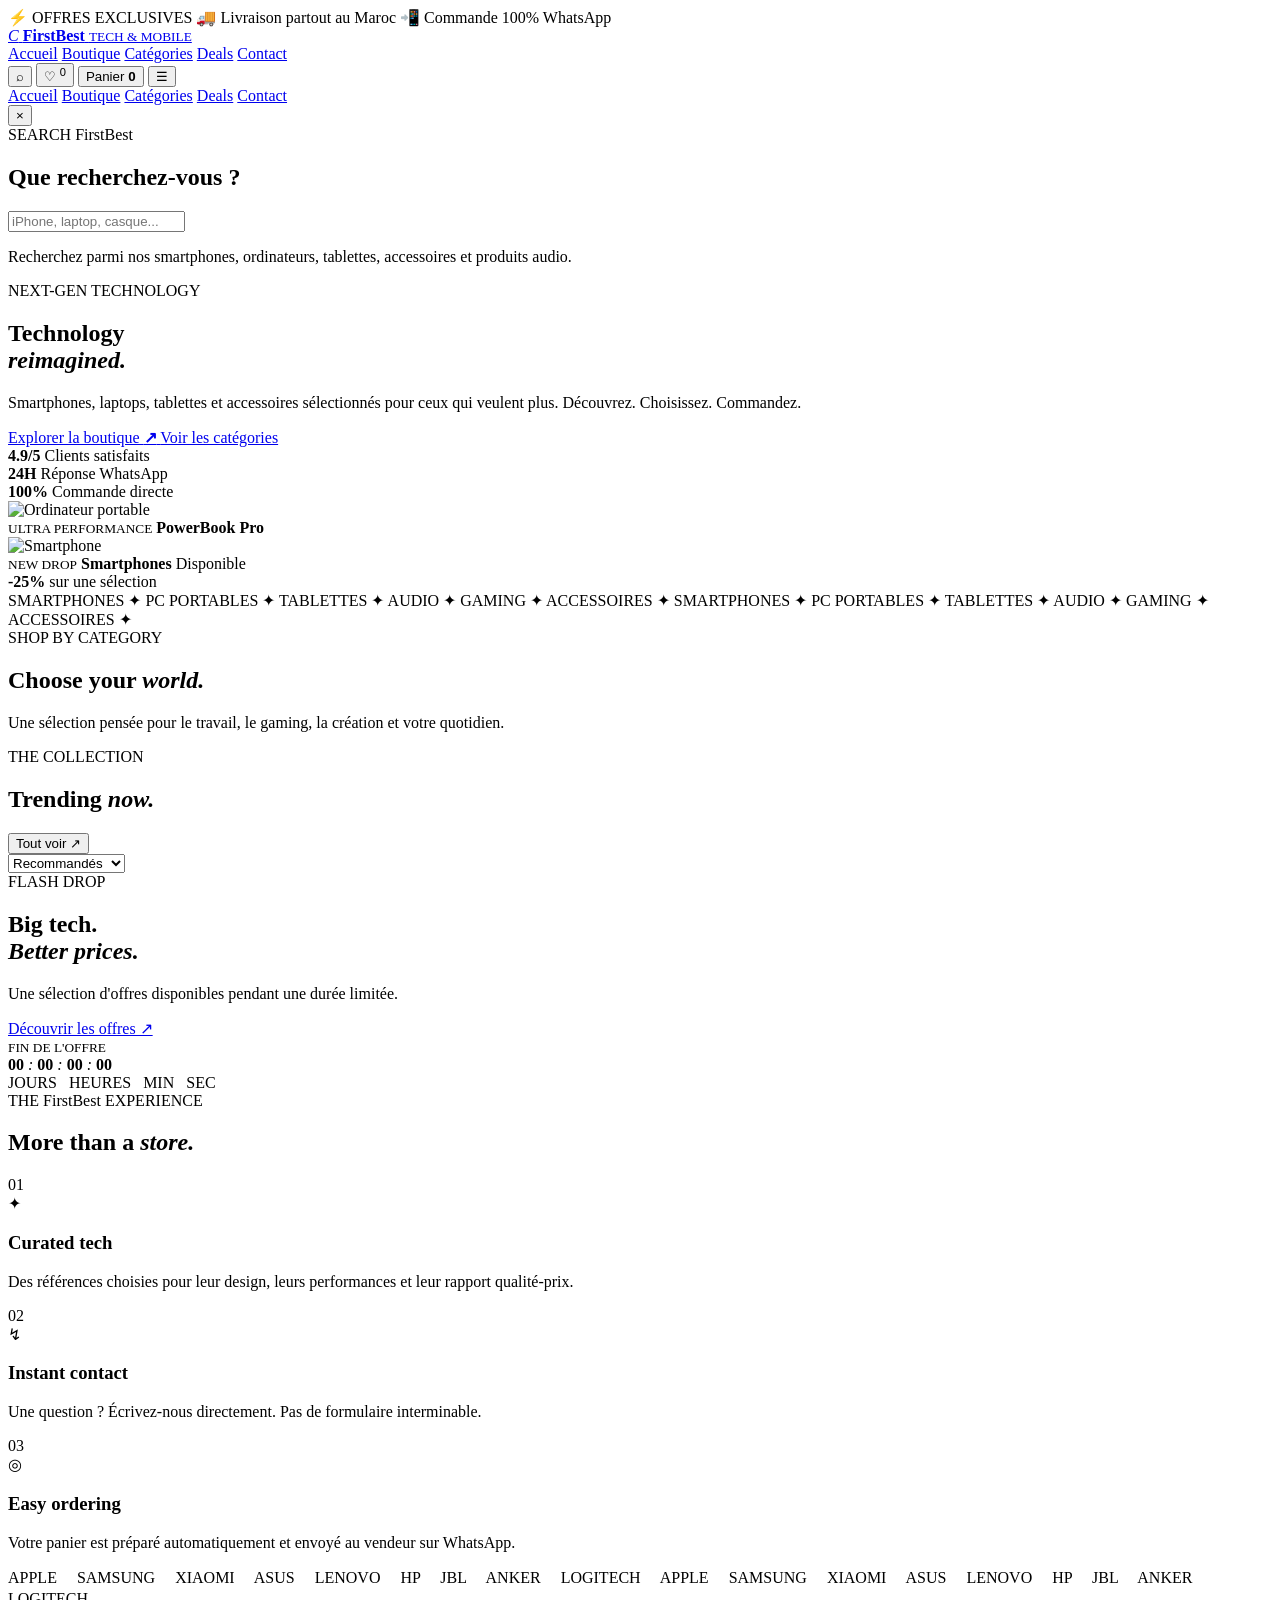
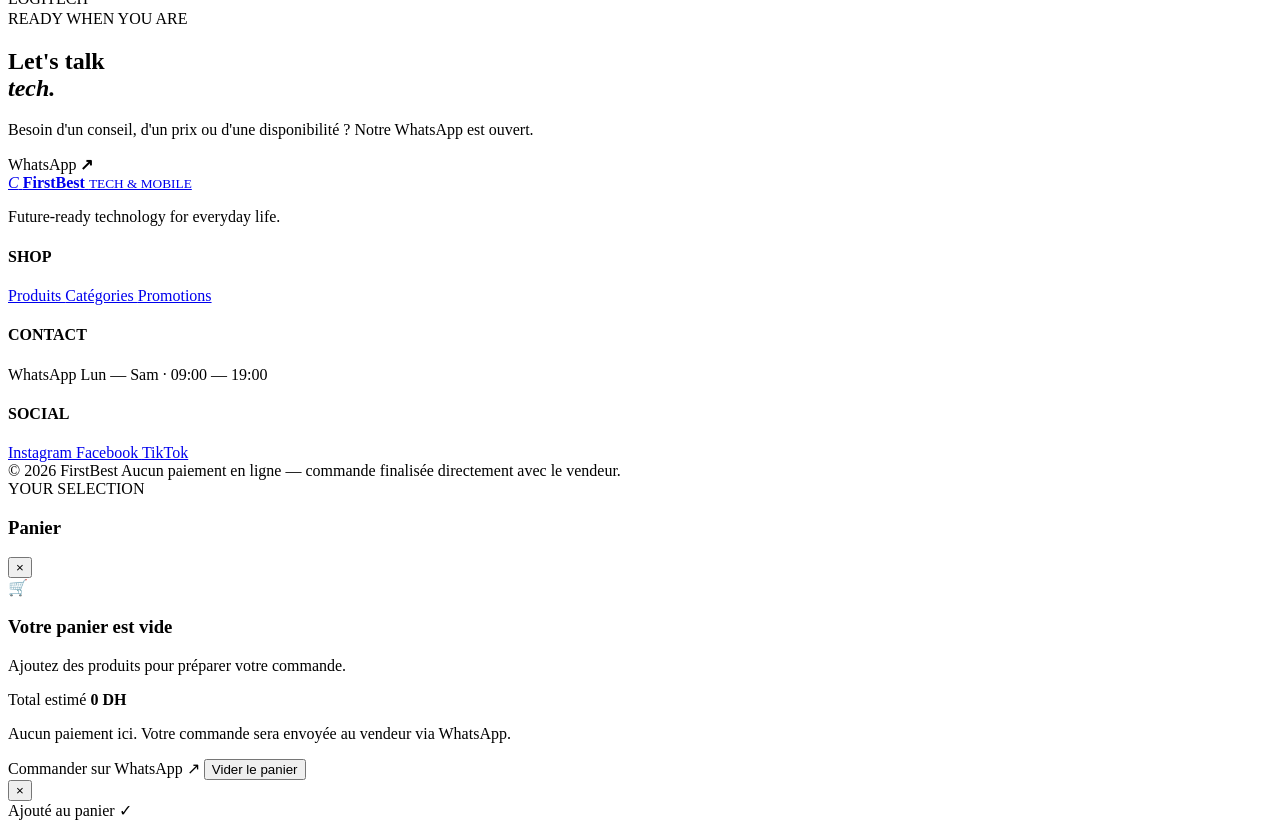
==== index.html @ 9f2be996 "Create index.html" ====
<!doctype html>
<html lang="fr">
<head>
  <meta charset="utf-8">
  <meta name="viewport" content="width=device-width, initial-scale=1">

  <meta name="theme-color" content="#f97316">
  <meta name="description" content="FirstBest — Tech & Mobile. Smartphones, ordinateurs, tablettes, audio et accessoires au Maroc.">

  <title>FirstBest — Tech & Mobile</title>

  <link rel="preconnect" href="https://fonts.googleapis.com">
  <link rel="preconnect" href="https://fonts.gstatic.com" crossorigin>

  <link
    href="https://fonts.googleapis.com/css2?family=DM+Sans:wght@400;500;600;700&family=Space+Grotesk:wght@500;600;700&display=swap"
    rel="stylesheet"
  >

  <link rel="stylesheet" href="style.css">
</head>

<body>

  <!-- =========================
       BACKGROUND
  ========================== -->

  <div class="noise"></div>


  <!-- =========================
       TOP BAR
  ========================== -->

  <div class="topbar">
    <span>⚡ OFFRES EXCLUSIVES</span>
    <span>🚚 Livraison partout au Maroc</span>
    <span>📲 Commande 100% WhatsApp</span>
  </div>


  <!-- =========================
       HEADER
  ========================== -->

  <header class="header" id="header">

    <a href="#home" class="logo">
      <i>C</i>

      <span>
        <b>FirstBest</b>
        <small>TECH & MOBILE</small>
      </span>
    </a>


    <nav class="desktop-nav">
      <a href="#home">Accueil</a>
      <a href="#shop">Boutique</a>
      <a href="#categories">Catégories</a>
      <a href="#deals">Deals</a>
      <a href="#contact">Contact</a>
    </nav>


    <div class="actions">

      <button class="round" id="searchBtn" aria-label="Rechercher">
        ⌕
      </button>

      <button class="round favorite-button" id="favBtn" aria-label="Favoris">
        ♡
        <sup id="favCount">0</sup>
      </button>

      <button class="cart-button" id="cartBtn">
        <span>Panier</span>
        <b id="cartCount">0</b>
      </button>

      <button class="hamb" id="hamb" aria-label="Menu">
        ☰
      </button>

    </div>

  </header>


  <!-- =========================
       MOBILE NAVIGATION
  ========================== -->

  <div class="mobile-nav" id="mobileNav">

    <a href="#home">Accueil</a>
    <a href="#shop">Boutique</a>
    <a href="#categories">Catégories</a>
    <a href="#deals">Deals</a>
    <a href="#contact">Contact</a>

  </div>


  <!-- =========================
       SEARCH OVERLAY
  ========================== -->

  <div class="search-overlay" id="searchOverlay">

    <div class="search-box">

      <button id="closeSearch" class="search-close">
        ×
      </button>

      <div class="kicker">
        <span></span>
        SEARCH FirstBest
      </div>

      <h2>Que recherchez-vous ?</h2>

      <input
        type="search"
        id="searchInput"
        placeholder="iPhone, laptop, casque..."
        autocomplete="off"
      >

      <p>
        Recherchez parmi nos smartphones, ordinateurs,
        tablettes, accessoires et produits audio.
      </p>

    </div>

  </div>


  <main>


    <!-- =========================
         HERO
    ========================== -->

    <section class="hero" id="home">

      <div class="hero-orb orb-one"></div>
      <div class="hero-orb orb-two"></div>


      <div class="hero-copy reveal">

        <div class="kicker">
          <span></span>
          NEXT-GEN TECHNOLOGY
        </div>

        <h1>
          Technology
          <br>
          <em>reimagined.</em>
        </h1>

        <p>
          Smartphones, laptops, tablettes et accessoires
          sélectionnés pour ceux qui veulent plus.
          Découvrez. Choisissez. Commandez.
        </p>


        <div class="hero-buttons">

          <a class="btn primary" href="#shop">
            Explorer la boutique
            <b>↗</b>
          </a>

          <a class="btn secondary" href="#categories">
            Voir les catégories
          </a>

        </div>


        <div class="trust">

          <div>
            <b>4.9/5</b>
            <span>Clients satisfaits</span>
          </div>

          <div>
            <b>24H</b>
            <span>Réponse WhatsApp</span>
          </div>

          <div>
            <b>100%</b>
            <span>Commande directe</span>
          </div>

        </div>

      </div>


      <!-- HERO PRODUCTS -->

      <div class="hero-stage reveal">

        <div class="hero-circle circle-one"></div>
        <div class="hero-circle circle-two"></div>

        <div class="hero-glow"></div>


        <div class="hero-product laptop">

          <img
            src="https://images.unsplash.com/photo-1496181133206-80ce9b88a853?auto=format&fit=crop&w=900&q=85"
            alt="Ordinateur portable"
          >

          <div class="hero-product-info">
            <small>ULTRA PERFORMANCE</small>
            <b>PowerBook Pro</b>
          </div>

        </div>


        <div class="hero-product phone">

          <img
            src="https://images.unsplash.com/photo-1592899677977-9c10ca588bbd?auto=format&fit=crop&w=700&q=85"
            alt="Smartphone"
          >

        </div>


        <div class="floating-card card-one">

          <small>NEW DROP</small>
          <b>Smartphones</b>
          <span>Disponible</span>

        </div>


        <div class="floating-card card-two">

          <b>-25%</b>
          <span>sur une sélection</span>

        </div>

      </div>

    </section>


    <!-- =========================
         TICKER
    ========================== -->

    <section class="ticker">

      <div>
        SMARTPHONES ✦ PC PORTABLES ✦ TABLETTES ✦ AUDIO ✦ GAMING ✦ ACCESSOIRES ✦
        SMARTPHONES ✦ PC PORTABLES ✦ TABLETTES ✦ AUDIO ✦ GAMING ✦ ACCESSOIRES ✦
      </div>

    </section>


    <!-- =========================
         CATEGORIES
    ========================== -->

    <section class="section" id="categories">

      <div class="heading reveal">

        <div>

          <div class="kicker">
            <span></span>
            SHOP BY CATEGORY
          </div>

          <h2>
            Choose your
            <em>world.</em>
          </h2>

        </div>

        <p>
          Une sélection pensée pour le travail,
          le gaming, la création et votre quotidien.
        </p>

      </div>


      <div class="cat-grid" id="catGrid"></div>

    </section>


    <!-- =========================
         SHOP
    ========================== -->

    <section class="section shop" id="shop">

      <div class="heading reveal">

        <div>

          <div class="kicker">
            <span></span>
            THE COLLECTION
          </div>

          <h2>
            Trending
            <em>now.</em>
          </h2>

        </div>

        <button class="line-link" id="allProducts">
          Tout voir ↗
        </button>

      </div>


      <div class="toolbar reveal">

        <div id="filters"></div>

        <select id="sort">

          <option value="featured">
            Recommandés
          </option>

          <option value="priceAsc">
            Prix croissant
          </option>

          <option value="priceDesc">
            Prix décroissant
          </option>

          <option value="newest">
            Nouveautés
          </option>

        </select>

      </div>


      <div class="products" id="products"></div>


      <div class="empty" id="empty" hidden>

        <strong>⌕</strong>

        <h3>Rien trouvé</h3>

        <p>
          Essayez un autre terme ou une autre catégorie.
        </p>

      </div>

    </section>


    <!-- =========================
         DEAL
    ========================== -->

    <section class="deal section" id="deals">

      <div class="deal-inner reveal">

        <div class="deal-content">

          <div class="kicker">
            <span></span>
            FLASH DROP
          </div>

          <h2>
            Big tech.
            <br>
            <em>Better prices.</em>
          </h2>

          <p>
            Une sélection d'offres disponibles pendant
            une durée limitée.
          </p>

          <a href="#shop" class="btn light-btn">
            Découvrir les offres ↗
          </a>

        </div>


        <div class="timer">

          <small>
            FIN DE L'OFFRE
          </small>

          <div class="timer-numbers">

            <b id="dd">00</b>
            <i>:</i>

            <b id="hh">00</b>
            <i>:</i>

            <b id="mm">00</b>
            <i>:</i>

            <b id="ss">00</b>

          </div>

          <span>
            JOURS &nbsp; HEURES &nbsp; MIN &nbsp; SEC
          </span>

        </div>

      </div>

    </section>


    <!-- =========================
         EXPERIENCE
    ========================== -->

    <section class="section experience">

      <div class="heading reveal">

        <div>

          <div class="kicker">
            <span></span>
            THE FirstBest EXPERIENCE
          </div>

          <h2>
            More than a
            <em>store.</em>
          </h2>

        </div>

      </div>


      <div class="experience-grid">


        <article class="experience-card reveal">

          <span>01</span>

          <div class="big-icon">
            ✦
          </div>

          <h3>
            Curated tech
          </h3>

          <p>
            Des références choisies pour leur design,
            leurs performances et leur rapport qualité-prix.
          </p>

        </article>


        <article class="experience-card reveal">

          <span>02</span>

          <div class="big-icon">
            ↯
          </div>

          <h3>
            Instant contact
          </h3>

          <p>
            Une question ? Écrivez-nous directement.
            Pas de formulaire interminable.
          </p>

        </article>


        <article class="experience-card reveal">

          <span>03</span>

          <div class="big-icon">
            ◎
          </div>

          <h3>
            Easy ordering
          </h3>

          <p>
            Votre panier est préparé automatiquement
            et envoyé au vendeur sur WhatsApp.
          </p>

        </article>

      </div>

    </section>


    <!-- =========================
         BRANDS
    ========================== -->

    <section class="marquee-brands">

      <div>
        APPLE　 SAMSUNG　 XIAOMI　 ASUS　 LENOVO　 HP　 JBL　 ANKER　 LOGITECH　
        APPLE　 SAMSUNG　 XIAOMI　 ASUS　 LENOVO　 HP　 JBL　 ANKER　 LOGITECH　
      </div>

    </section>


    <!-- =========================
         CONTACT
    ========================== -->

    <section class="contact section" id="contact">

      <div class="contact-inner reveal">

        <div>

          <div class="kicker">
            <span></span>
            READY WHEN YOU ARE
          </div>

          <h2>
            Let's talk
            <br>
            <em>tech.</em>
          </h2>

        </div>


        <div>

          <p>
            Besoin d'un conseil, d'un prix ou
            d'une disponibilité ? Notre WhatsApp est ouvert.
          </p>

          <a
            id="contactWa"
            class="wa-btn"
            target="_blank"
            rel="noopener"
          >
            WhatsApp
            <b>↗</b>
          </a>

        </div>

      </div>

    </section>

  </main>


  <!-- =========================
       FOOTER
  ========================== -->

  <footer>

    <div class="footer-top">


      <div class="footer-brand">

        <a href="#home" class="logo">

          <i>C</i>

          <span>
            <b>FirstBest</b>
            <small>TECH & MOBILE</small>
          </span>

        </a>

        <p>
          Future-ready technology for everyday life.
        </p>

      </div>


      <div>

        <h4>SHOP</h4>

        <a href="#shop">
          Produits
        </a>

        <a href="#categories">
          Catégories
        </a>

        <a href="#deals">
          Promotions
        </a>

      </div>


      <div>

        <h4>CONTACT</h4>

        <a
          id="footerWa"
          target="_blank"
          rel="noopener"
        >
          WhatsApp
        </a>

        <span>
          Lun — Sam · 09:00 — 19:00
        </span>

      </div>


      <div>

        <h4>SOCIAL</h4>

        <a href="#instagram">
          Instagram
        </a>

        <a href="#" onclick="return false;">
          Facebook
        </a>

        <a href="#" onclick="return false;">
          TikTok
        </a>

      </div>

    </div>


    <div class="footer-bottom">

      <span>
        © 2026 FirstBest
      </span>

      <span>
        Aucun paiement en ligne — commande finalisée directement avec le vendeur.
      </span>

    </div>

  </footer>


  <!-- =========================
       CART DRAWER
  ========================== -->

  <aside class="drawer" id="drawer">

    <div class="drawer-head">

      <div>

        <div class="kicker">
          <span></span>
          YOUR SELECTION
        </div>

        <h3>
          Panier
        </h3>

      </div>

      <button id="closeCart">
        ×
      </button>

    </div>


    <div class="cart-list" id="cartList"></div>


    <div class="cart-empty" id="cartEmpty">

      <b>🛒</b>

      <h3>
        Votre panier est vide
      </h3>

      <p>
        Ajoutez des produits pour préparer votre commande.
      </p>

    </div>


    <div class="cart-bottom" id="cartBottom">

      <div class="total">

        <span>
          Total estimé
        </span>

        <b id="total">
          0 DH
        </b>

      </div>

      <p>
        Aucun paiement ici.
        Votre commande sera envoyée au vendeur via WhatsApp.
      </p>

      <a
        id="orderWa"
        class="btn primary full"
        target="_blank"
        rel="noopener"
      >
        Commander sur WhatsApp ↗
      </a>

      <button id="clearCart">
        Vider le panier
      </button>

    </div>

  </aside>


  <div class="backdrop" id="backdrop"></div>


  <!-- =========================
       PRODUCT MODAL
  ========================== -->

  <div class="modal" id="modal">

    <div class="modal-card">

      <button class="modal-close" id="modalClose">
        ×
      </button>

      <div id="modalBody"></div>

    </div>

  </div>


  <!-- =========================
       TOAST
  ========================== -->

  <div class="toast" id="toast">
    Ajouté au panier ✓
  </div>


  <script src="script.js"></script>

</body>
</html>
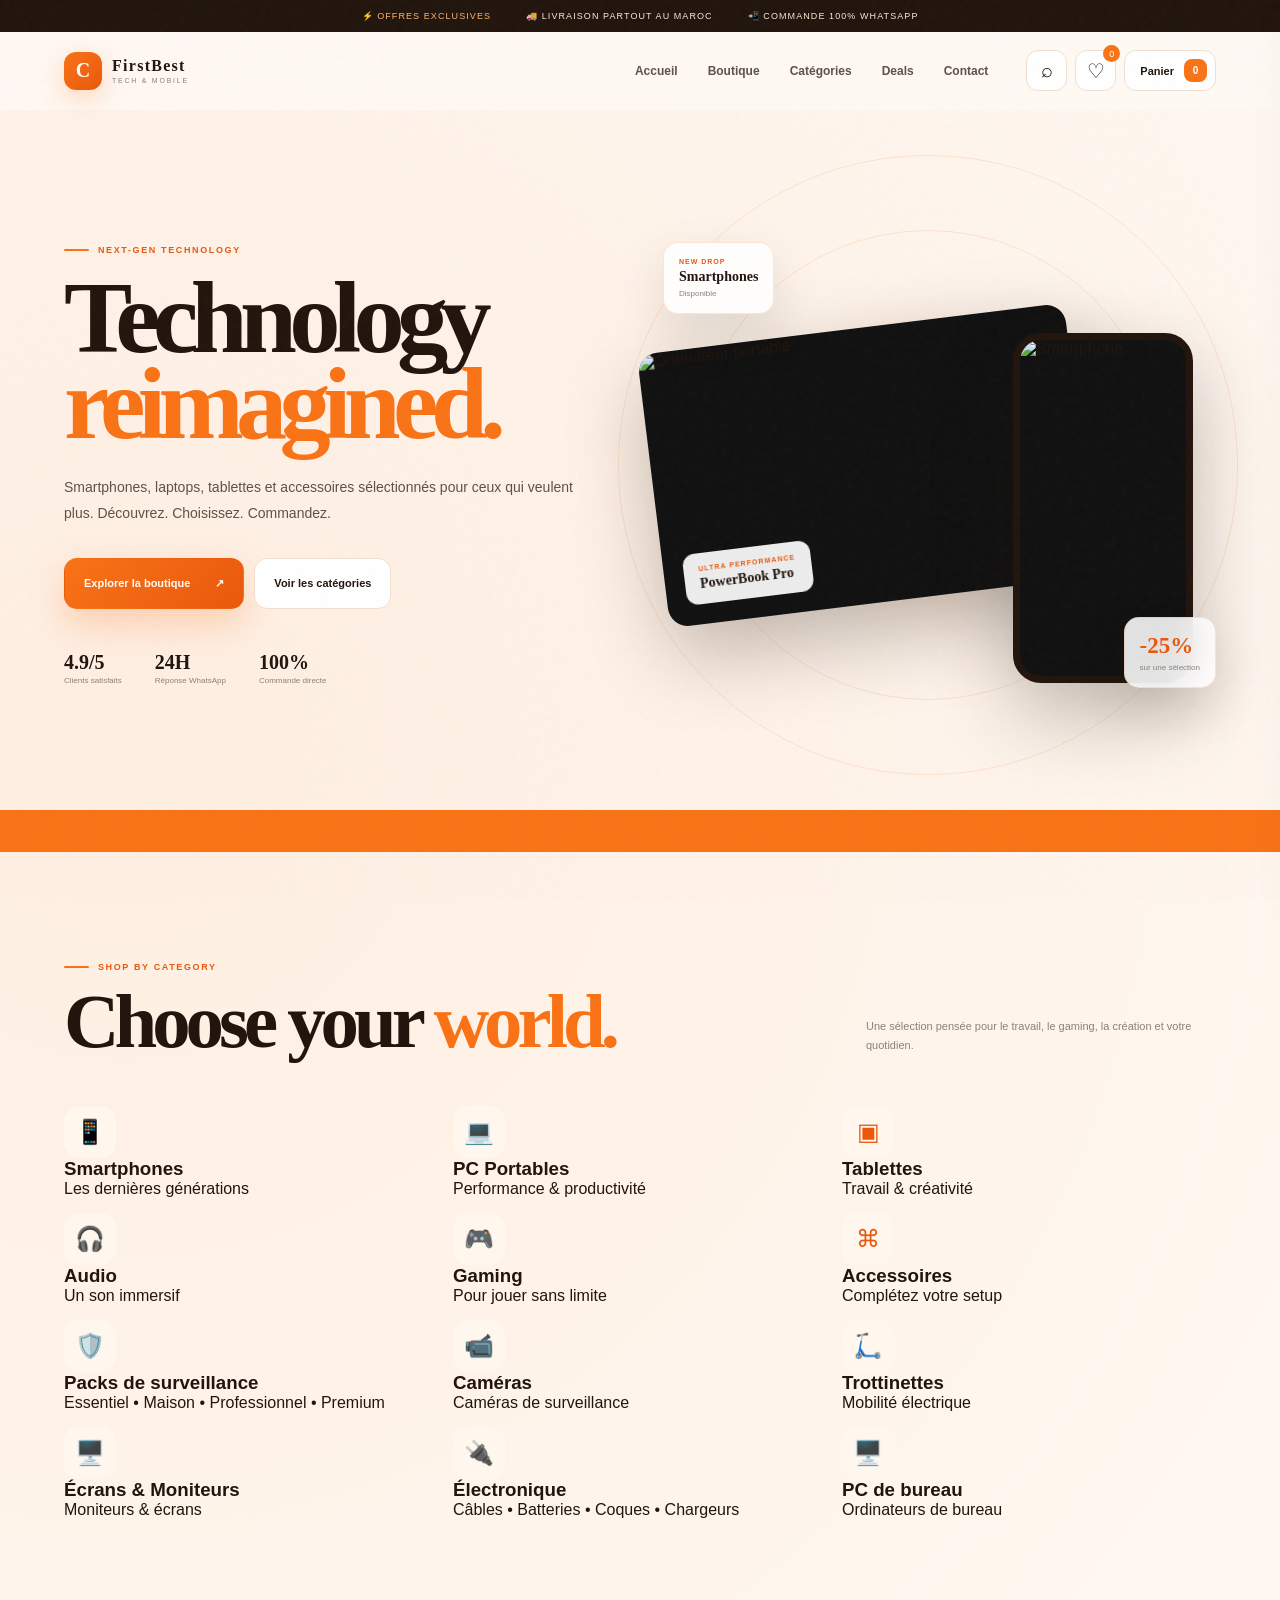
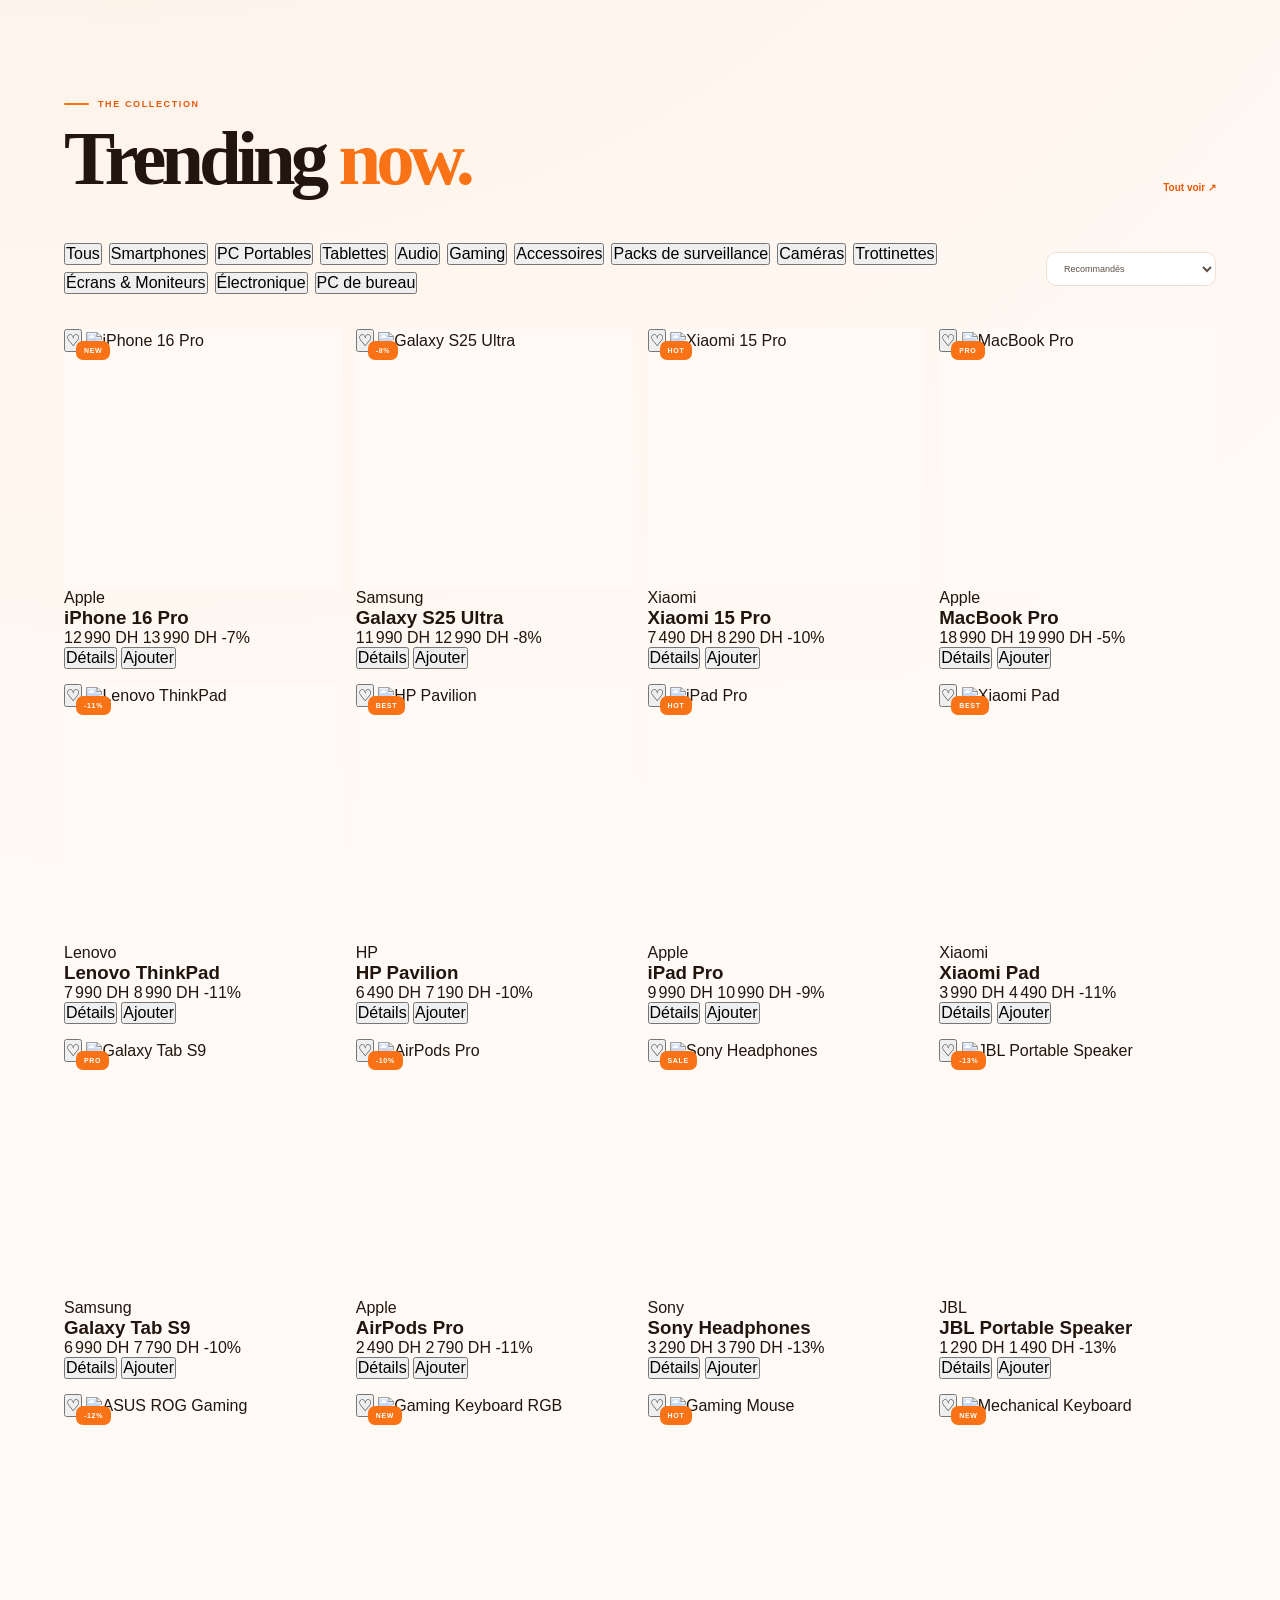
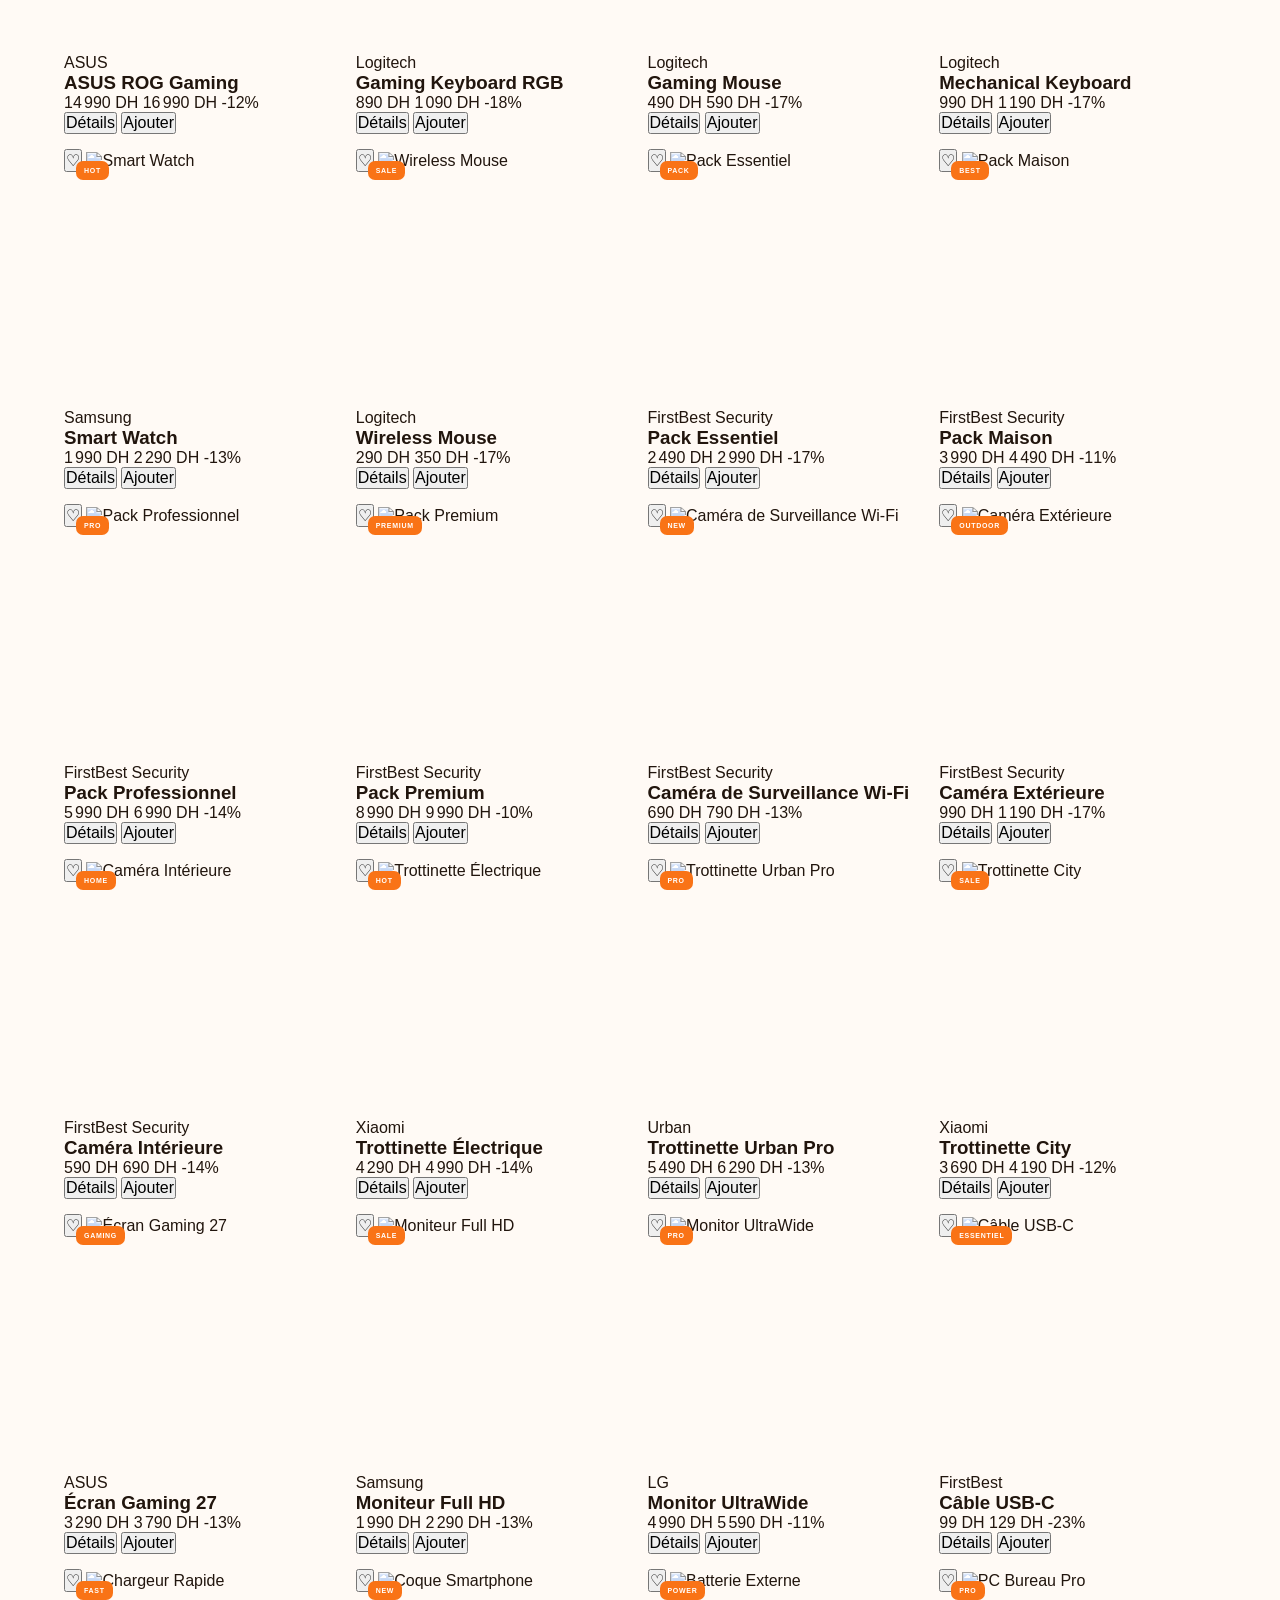
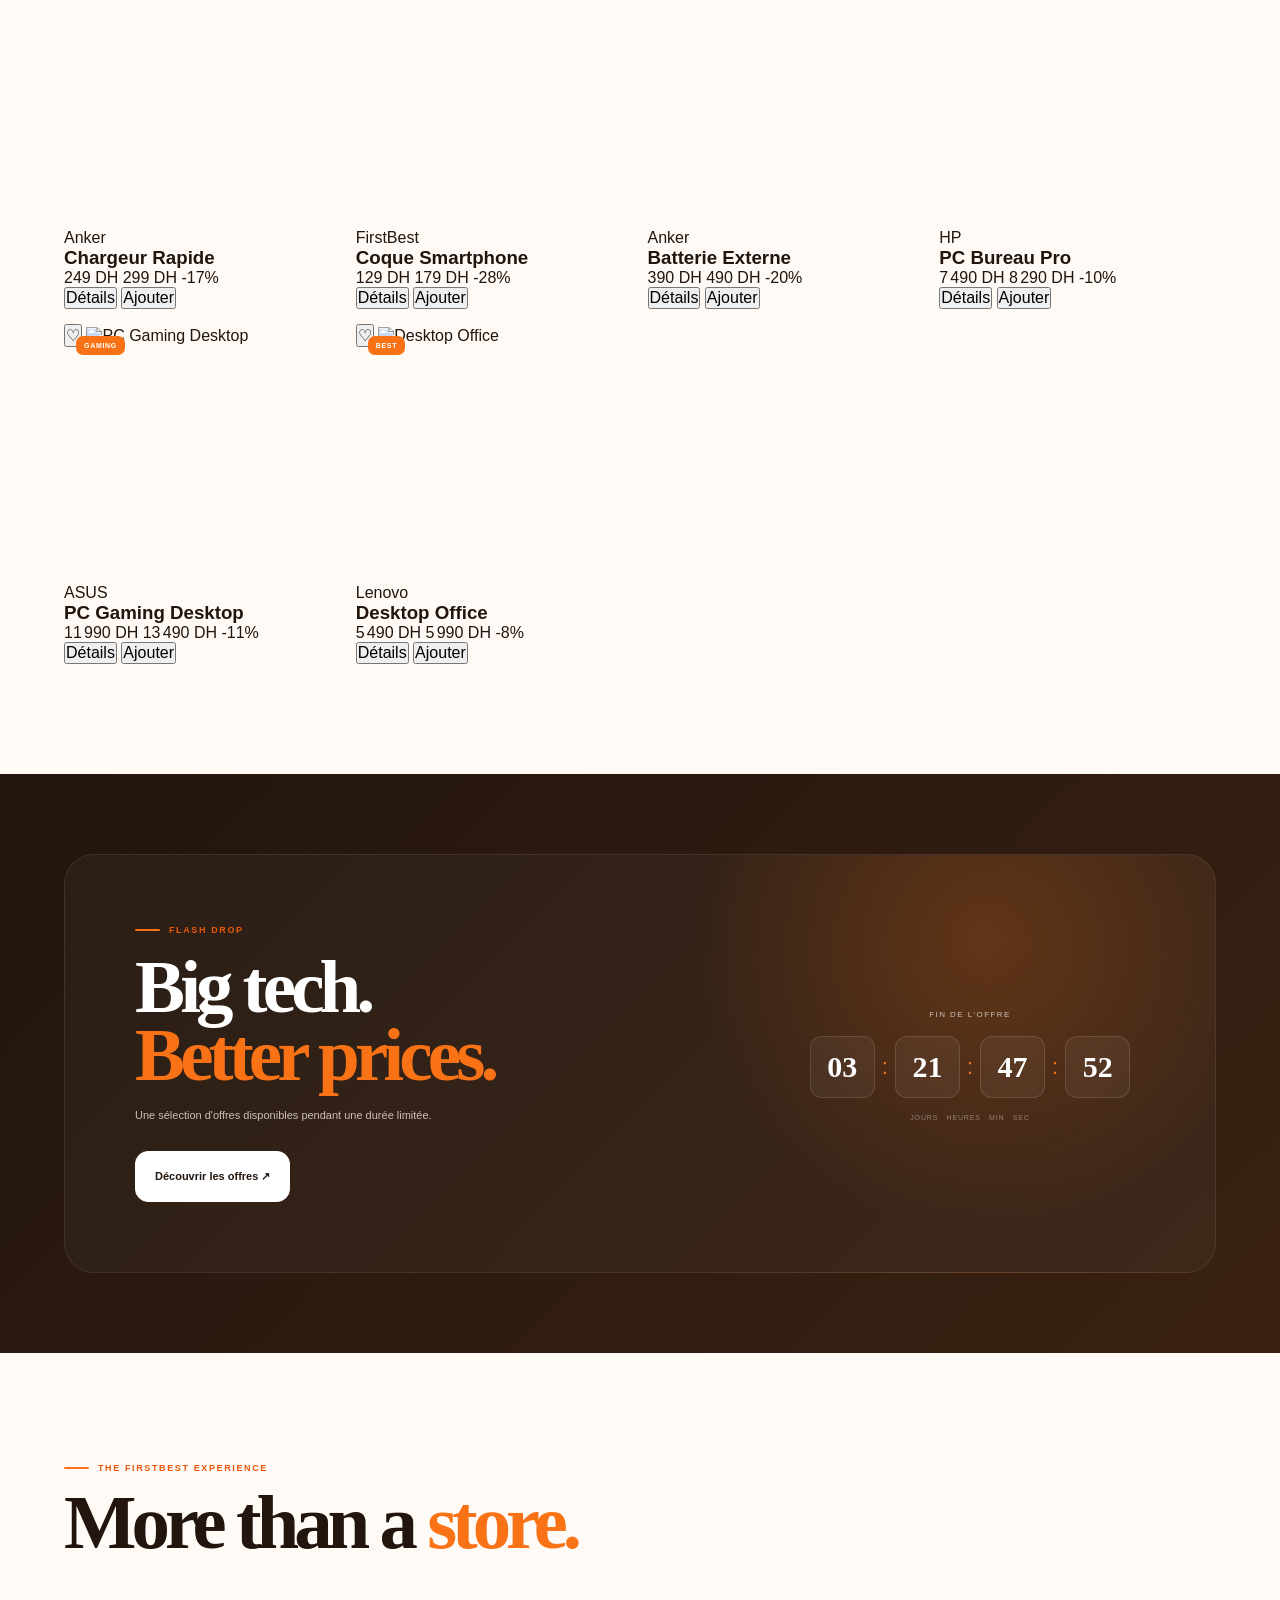
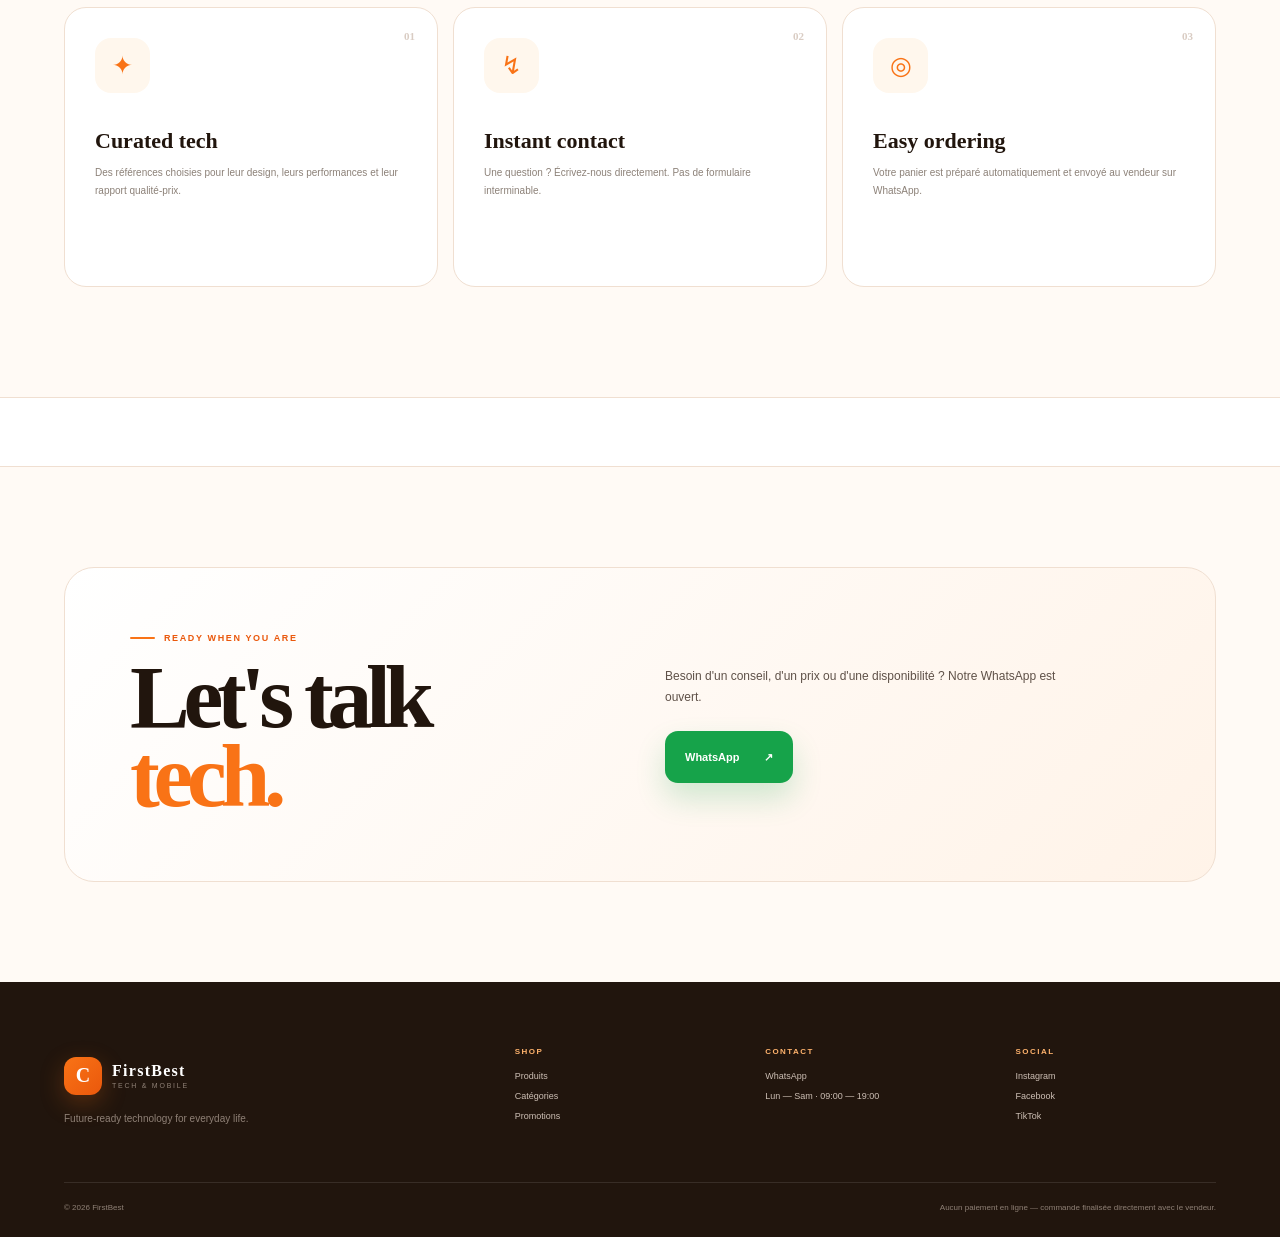
==== commit fe6b9025: "Remove extra whitespace and clean up HTML structure" ====
--- a/index.html
+++ b/index.html
@@ -54,7 +54,6 @@
         <small>TECH & MOBILE</small>
       </span>
     </a>
-
 
     <nav class="desktop-nav">
       <a href="#home">Accueil</a>
@@ -64,7 +63,6 @@
       <a href="#contact">Contact</a>
     </nav>
 
-
     <div class="actions">
 
       <button class="round" id="searchBtn" aria-label="Rechercher">
@@ -143,7 +141,6 @@
 
   <main>
 
-
     <!-- =========================
          HERO
     ========================== -->
@@ -152,7 +149,6 @@
 
       <div class="hero-orb orb-one"></div>
       <div class="hero-orb orb-two"></div>
-
 
       <div class="hero-copy reveal">
 
@@ -173,7 +169,6 @@
           Découvrez. Choisissez. Commandez.
         </p>
 
-
         <div class="hero-buttons">
 
           <a class="btn primary" href="#shop">
@@ -187,7 +182,6 @@
 
         </div>
 
-
         <div class="trust">
 
           <div>
@@ -218,7 +212,6 @@
         <div class="hero-circle circle-two"></div>
 
         <div class="hero-glow"></div>
-
 
         <div class="hero-product laptop">
 
@@ -228,8 +221,11 @@
           >
 
           <div class="hero-product-info">
+
             <small>ULTRA PERFORMANCE</small>
+
             <b>PowerBook Pro</b>
+
           </div>
 
         </div>
@@ -248,7 +244,9 @@
         <div class="floating-card card-one">
 
           <small>NEW DROP</small>
+
           <b>Smartphones</b>
+
           <span>Disponible</span>
 
         </div>
@@ -257,6 +255,7 @@
         <div class="floating-card card-two">
 
           <b>-25%</b>
+
           <span>sur une sélection</span>
 
         </div>
@@ -273,8 +272,10 @@
     <section class="ticker">
 
       <div>
+
         SMARTPHONES ✦ PC PORTABLES ✦ TABLETTES ✦ AUDIO ✦ GAMING ✦ ACCESSOIRES ✦
         SMARTPHONES ✦ PC PORTABLES ✦ TABLETTES ✦ AUDIO ✦ GAMING ✦ ACCESSOIRES ✦
+
       </div>
 
     </section>
@@ -481,7 +482,6 @@
 
       <div class="experience-grid">
 
-
         <article class="experience-card reveal">
 
           <span>01</span>
@@ -553,8 +553,10 @@
     <section class="marquee-brands">
 
       <div>
+
         APPLE　 SAMSUNG　 XIAOMI　 ASUS　 LENOVO　 HP　 JBL　 ANKER　 LOGITECH　
         APPLE　 SAMSUNG　 XIAOMI　 ASUS　 LENOVO　 HP　 JBL　 ANKER　 LOGITECH　
+
       </div>
 
     </section>
@@ -618,7 +620,6 @@
 
     <div class="footer-top">
 
-
       <div class="footer-brand">
 
         <a href="#home" class="logo">
--- a/style.css
+++ b/style.css
@@ -0,0 +1,2918 @@
+/* =====================================================
+   CHIHAJA — ORANGE EDITION
+   ===================================================== */
+
+:root {
+
+  --orange: #f97316;
+  --orange-dark: #ea580c;
+  --orange-light: #fff7ed;
+  --orange-soft: #ffedd5;
+  --orange-pale: #fffaf5;
+
+  --cream: #fffaf5;
+  --white: #ffffff;
+
+  --text: #21150d;
+  --text-soft: #5f5148;
+  --muted: #8c8178;
+
+  --line: #f0dfd1;
+
+  --green: #16a34a;
+
+  --shadow: 0 20px 60px rgba(102, 51, 15, .10);
+
+  --max: 1320px;
+
+}
+
+
+/* =====================================================
+   RESET
+   ===================================================== */
+
+* {
+  box-sizing: border-box;
+  margin: 0;
+  padding: 0;
+}
+
+html {
+  scroll-behavior: smooth;
+}
+
+body {
+
+  background:
+    radial-gradient(
+      circle at 10% 10%,
+      rgba(249,115,22,.09),
+      transparent 25%
+    ),
+    var(--cream);
+
+  color: var(--text);
+
+  font-family: "DM Sans", Arial, sans-serif;
+
+  overflow-x: hidden;
+}
+
+body.lock {
+  overflow: hidden;
+}
+
+a {
+  color: inherit;
+  text-decoration: none;
+}
+
+button,
+input,
+select {
+  font: inherit;
+}
+
+button {
+  cursor: pointer;
+}
+
+
+/* =====================================================
+   NOISE
+   ===================================================== */
+
+.noise {
+
+  position: fixed;
+  inset: 0;
+
+  z-index: 999;
+
+  pointer-events: none;
+
+  opacity: .025;
+
+  background-image:
+    url("data:image/svg+xml,%3Csvg viewBox='0 0 180 180' xmlns='http://www.w3.org/2000/svg'%3E%3Cfilter id='n'%3E%3CfeTurbulence type='fractalNoise' baseFrequency='.8' numOctaves='4' stitchTiles='stitch'/%3E%3C/filter%3E%3Crect width='100%25' height='100%25' filter='url(%23n)'/%3E%3C/svg%3E");
+}
+
+
+/* =====================================================
+   TOP BAR
+   ===================================================== */
+
+.topbar {
+
+  min-height: 32px;
+
+  padding: 7px 20px;
+
+  display: flex;
+
+  justify-content: center;
+
+  align-items: center;
+
+  gap: 35px;
+
+  background: #21150d;
+
+  color: #ffe8d5;
+
+  font-size: 9px;
+
+  letter-spacing: .12em;
+
+  text-transform: uppercase;
+}
+
+.topbar span:first-child {
+  color: #ffb36d;
+}
+
+
+/* =====================================================
+   HEADER
+   ===================================================== */
+
+.header {
+
+  height: 78px;
+
+  padding: 0 5vw;
+
+  position: sticky;
+
+  top: 0;
+
+  z-index: 100;
+
+  display: flex;
+
+  align-items: center;
+
+  background: rgba(255,250,245,.84);
+
+  backdrop-filter: blur(20px);
+
+  border-bottom: 1px solid transparent;
+
+  transition: .3s ease;
+}
+
+.header.scrolled {
+
+  border-color: var(--line);
+
+  box-shadow:
+    0 10px 40px rgba(102,51,15,.08);
+}
+
+
+/* =====================================================
+   LOGO
+   ===================================================== */
+
+.logo {
+
+  display: flex;
+
+  align-items: center;
+
+  gap: 10px;
+}
+
+.logo i {
+
+  width: 38px;
+  height: 38px;
+
+  display: grid;
+
+  place-items: center;
+
+  border-radius: 12px;
+
+  background:
+    linear-gradient(
+      135deg,
+      var(--orange),
+      var(--orange-dark)
+    );
+
+  color: white;
+
+  font:
+    700 20px "Space Grotesk";
+
+  font-style: normal;
+
+  box-shadow:
+    0 8px 25px rgba(249,115,22,.25);
+}
+
+.logo b,
+.logo small {
+  display: block;
+}
+
+.logo b {
+
+  font:
+    700 16px "Space Grotesk";
+
+  letter-spacing: .08em;
+}
+
+.logo small {
+
+  margin-top: 2px;
+
+  color: var(--muted);
+
+  font-size: 7px;
+
+  letter-spacing: .25em;
+}
+
+
+/* =====================================================
+   NAVIGATION
+   ===================================================== */
+
+.desktop-nav {
+
+  display: flex;
+
+  gap: 30px;
+
+  margin-left: auto;
+
+  margin-right: 38px;
+}
+
+.desktop-nav a {
+
+  color: var(--text-soft);
+
+  font-size: 12px;
+
+  font-weight: 600;
+
+  transition: .25s;
+}
+
+.desktop-nav a:hover {
+  color: var(--orange-dark);
+}
+
+
+/* =====================================================
+   ACTIONS
+   ===================================================== */
+
+.actions {
+
+  display: flex;
+
+  gap: 8px;
+
+  align-items: center;
+}
+
+.round,
+.cart-button {
+
+  height: 41px;
+
+  border: 1px solid var(--line);
+
+  background: white;
+
+  color: var(--text);
+
+  border-radius: 12px;
+
+  transition: .25s;
+}
+
+.round {
+
+  width: 41px;
+
+  position: relative;
+
+  font-size: 20px;
+}
+
+.round:hover,
+.cart-button:hover {
+
+  transform: translateY(-2px);
+
+  border-color: #f6bd91;
+
+  box-shadow: var(--shadow);
+}
+
+.round sup {
+
+  position: absolute;
+
+  top: -6px;
+  right: -5px;
+
+  width: 17px;
+  height: 17px;
+
+  display: grid;
+
+  place-items: center;
+
+  border-radius: 50%;
+
+  background: var(--orange);
+
+  color: white;
+
+  font-size: 9px;
+}
+
+.cart-button {
+
+  padding: 0 8px 0 15px;
+
+  display: flex;
+
+  align-items: center;
+
+  gap: 10px;
+
+  font-size: 11px;
+
+  font-weight: 700;
+}
+
+.cart-button b {
+
+  min-width: 23px;
+  height: 23px;
+
+  display: grid;
+
+  place-items: center;
+
+  border-radius: 8px;
+
+  background: var(--orange);
+
+  color: white;
+
+  font-size: 10px;
+}
+
+.hamb {
+
+  display: none;
+
+  width: 42px;
+  height: 42px;
+
+  border: 1px solid var(--line);
+
+  background: white;
+
+  border-radius: 12px;
+
+  font-size: 20px;
+}
+
+
+/* =====================================================
+   MOBILE NAV
+   ===================================================== */
+
+.mobile-nav {
+
+  display: none;
+
+  position: fixed;
+
+  top: 110px;
+
+  left: 15px;
+  right: 15px;
+
+  z-index: 90;
+
+  padding: 15px;
+
+  background: rgba(255,255,255,.97);
+
+  border: 1px solid var(--line);
+
+  border-radius: 18px;
+
+  box-shadow: var(--shadow);
+}
+
+.mobile-nav.open {
+  display: grid;
+}
+
+.mobile-nav a {
+
+  padding: 14px;
+
+  border-radius: 10px;
+
+  color: var(--text);
+
+  font-weight: 600;
+}
+
+.mobile-nav a:hover {
+
+  background: var(--orange-light);
+
+  color: var(--orange-dark);
+}
+
+
+/* =====================================================
+   SEARCH
+   ===================================================== */
+
+.search-overlay {
+
+  position: fixed;
+
+  inset: 0;
+
+  z-index: 500;
+
+  display: none;
+
+  align-items: flex-start;
+
+  justify-content: center;
+
+  padding-top: 15vh;
+
+  background: rgba(33,21,13,.45);
+
+  backdrop-filter: blur(10px);
+}
+
+.search-overlay.open {
+  display: flex;
+}
+
+.search-box {
+
+  width: min(700px, 90%);
+
+  padding: 45px;
+
+  position: relative;
+
+  background: white;
+
+  border-radius: 28px;
+
+  box-shadow: 0 30px 100px rgba(33,21,13,.25);
+}
+
+.search-box h2 {
+
+  margin: 15px 0 25px;
+
+  font:
+    600 40px "Space Grotesk";
+
+  letter-spacing: -.05em;
+}
+
+.search-box input {
+
+  width: 100%;
+
+  height: 62px;
+
+  padding: 0 20px;
+
+  border: 2px solid var(--orange-soft);
+
+  outline: none;
+
+  border-radius: 15px;
+
+  background: var(--orange-pale);
+
+  color: var(--text);
+
+  font-size: 16px;
+}
+
+.search-box input:focus {
+  border-color: var(--orange);
+}
+
+.search-box p {
+
+  margin-top: 15px;
+
+  color: var(--muted);
+
+  font-size: 12px;
+
+  line-height: 1.7;
+}
+
+.search-close {
+
+  position: absolute;
+
+  top: 20px;
+  right: 20px;
+
+  width: 38px;
+  height: 38px;
+
+  border: 0;
+
+  border-radius: 50%;
+
+  background: var(--orange-light);
+
+  color: var(--orange-dark);
+
+  font-size: 24px;
+}
+
+
+/* =====================================================
+   HERO
+   ===================================================== */
+
+.hero {
+
+  min-height: 680px;
+
+  max-width: var(--max);
+
+  margin: auto;
+
+  padding:
+    90px 5vw
+    80px;
+
+  display: grid;
+
+  grid-template-columns: 1fr 1fr;
+
+  align-items: center;
+
+  position: relative;
+
+  overflow: hidden;
+}
+
+.hero-copy {
+  position: relative;
+  z-index: 5;
+}
+
+.kicker {
+
+  display: flex;
+
+  align-items: center;
+
+  gap: 9px;
+
+  color: var(--orange-dark);
+
+  font-size: 9px;
+
+  font-weight: 700;
+
+  letter-spacing: .18em;
+
+  text-transform: uppercase;
+}
+
+.kicker span {
+
+  width: 25px;
+  height: 2px;
+
+  background: var(--orange);
+
+  border-radius: 20px;
+}
+
+.hero h1 {
+
+  margin: 20px 0 28px;
+
+  font:
+    600 clamp(65px, 8vw, 120px)/.84
+    "Space Grotesk";
+
+  letter-spacing: -.075em;
+}
+
+.hero h1 em,
+.heading h2 em,
+.deal h2 em,
+.contact h2 em {
+
+  color: var(--orange);
+
+  font-style: normal;
+}
+
+.hero-copy > p {
+
+  max-width: 530px;
+
+  color: var(--text-soft);
+
+  font-size: 14px;
+
+  line-height: 1.8;
+}
+
+.hero-buttons {
+
+  display: flex;
+
+  gap: 10px;
+
+  margin: 32px 0 42px;
+
+  flex-wrap: wrap;
+}
+
+.btn {
+
+  min-height: 51px;
+
+  padding: 0 19px;
+
+  display: inline-flex;
+
+  align-items: center;
+
+  justify-content: center;
+
+  gap: 25px;
+
+  border-radius: 13px;
+
+  border: 1px solid transparent;
+
+  font-size: 11px;
+
+  font-weight: 700;
+
+  transition: .3s;
+}
+
+.btn.primary {
+
+  background:
+    linear-gradient(
+      135deg,
+      var(--orange),
+      var(--orange-dark)
+    );
+
+  color: white;
+
+  box-shadow:
+    0 15px 35px rgba(249,115,22,.25);
+}
+
+.btn.primary:hover {
+
+  transform: translateY(-4px);
+
+  box-shadow:
+    0 20px 45px rgba(249,115,22,.35);
+}
+
+.btn.secondary {
+
+  background: white;
+
+  border-color: var(--line);
+
+  color: var(--text);
+}
+
+.btn.secondary:hover {
+
+  border-color: #f6bd91;
+
+  background: var(--orange-light);
+}
+
+.trust {
+
+  display: flex;
+
+  gap: 33px;
+}
+
+.trust div {
+  display: grid;
+}
+
+.trust b {
+
+  font:
+    600 20px "Space Grotesk";
+}
+
+.trust span {
+
+  margin-top: 2px;
+
+  color: var(--muted);
+
+  font-size: 8px;
+}
+
+
+/* =====================================================
+   HERO STAGE
+   ===================================================== */
+
+.hero-stage {
+
+  min-height: 530px;
+
+  position: relative;
+
+  display: grid;
+
+  place-items: center;
+}
+
+.hero-circle {
+
+  position: absolute;
+
+  border-radius: 50%;
+
+  border: 1px solid rgba(249,115,22,.15);
+
+  animation:
+    pulseCircle 5s ease-in-out infinite;
+}
+
+.circle-one {
+
+  width: 470px;
+  height: 470px;
+}
+
+.circle-two {
+
+  width: 620px;
+  height: 620px;
+
+  animation-delay: -2s;
+}
+
+@keyframes pulseCircle {
+
+  0%,
+  100% {
+    transform: scale(1);
+    opacity: .6;
+  }
+
+  50% {
+    transform: scale(1.05);
+    opacity: 1;
+  }
+}
+
+.hero-glow {
+
+  width: 360px;
+  height: 360px;
+
+  position: absolute;
+
+  border-radius: 50%;
+
+  background:
+    radial-gradient(
+      circle,
+      rgba(249,115,22,.24),
+      transparent 65%
+    );
+
+  filter: blur(15px);
+
+  animation: glowPulse 4s ease-in-out infinite;
+}
+
+@keyframes glowPulse {
+
+  0%,
+  100% {
+    transform: scale(.9);
+    opacity: .6;
+  }
+
+  50% {
+    transform: scale(1.1);
+    opacity: 1;
+  }
+}
+
+.hero-product {
+
+  position: absolute;
+
+  overflow: hidden;
+
+  border-radius: 20px;
+
+  background: #111;
+
+  box-shadow:
+    0 30px 80px rgba(33,21,13,.28);
+
+  transition: .4s ease;
+}
+
+.hero-product img {
+
+  width: 100%;
+  height: 100%;
+
+  display: block;
+
+  object-fit: cover;
+}
+
+.hero-product.laptop {
+
+  width: 430px;
+  height: 275px;
+
+  left: 2%;
+
+  transform:
+    rotate(-7deg);
+
+  z-index: 2;
+
+  animation:
+    laptopFloat 5s ease-in-out infinite;
+}
+
+@keyframes laptopFloat {
+
+  0%,
+  100% {
+    transform:
+      rotate(-7deg)
+      translateY(0);
+  }
+
+  50% {
+    transform:
+      rotate(-5deg)
+      translateY(-12px);
+  }
+}
+
+.hero-product.phone {
+
+  width: 180px;
+  height: 350px;
+
+  right: 4%;
+
+  top: 25%;
+
+  border: 7px solid #21150d;
+
+  border-radius: 28px;
+
+  z-index: 3;
+
+  animation:
+    phoneFloat 4s ease-in-out infinite;
+}
+
+@keyframes phoneFloat {
+
+  0%,
+  100% {
+    transform: translateY(0) rotate(3deg);
+  }
+
+  50% {
+    transform: translateY(-15px) rotate(5deg);
+  }
+}
+
+.hero-product-info {
+
+  position: absolute;
+
+  left: 20px;
+  bottom: 20px;
+
+  padding: 12px 15px;
+
+  display: grid;
+
+  gap: 4px;
+
+  border-radius: 12px;
+
+  background: rgba(255,255,255,.92);
+
+  backdrop-filter: blur(10px);
+}
+
+.hero-product-info small {
+
+  color: var(--orange-dark);
+
+  font-size: 7px;
+
+  font-weight: 700;
+
+  letter-spacing: .15em;
+}
+
+.hero-product-info b {
+
+  font:
+    600 14px "Space Grotesk";
+}
+
+.floating-card {
+
+  position: absolute;
+
+  z-index: 10;
+
+  padding: 15px;
+
+  display: grid;
+
+  gap: 4px;
+
+  border: 1px solid rgba(249,115,22,.18);
+
+  border-radius: 15px;
+
+  background: rgba(255,255,255,.88);
+
+  backdrop-filter: blur(15px);
+
+  box-shadow: 0 20px 50px rgba(33,21,13,.12);
+
+  animation:
+    floatingCard 4s ease-in-out infinite;
+}
+
+@keyframes floatingCard {
+
+  0%,
+  100% {
+    transform: translateY(0);
+  }
+
+  50% {
+    transform: translateY(-8px);
+  }
+}
+
+.floating-card small {
+
+  color: var(--orange-dark);
+
+  font-size: 7px;
+
+  font-weight: 700;
+
+  letter-spacing: .14em;
+}
+
+.floating-card b {
+
+  font:
+    600 14px "Space Grotesk";
+}
+
+.floating-card span {
+
+  color: var(--muted);
+
+  font-size: 8px;
+}
+
+.card-one {
+
+  top: 8%;
+
+  left: 4%;
+}
+
+.card-two {
+
+  right: 0;
+
+  bottom: 8%;
+
+  animation-delay: -2s;
+}
+
+.card-two b {
+
+  color: var(--orange-dark);
+
+  font-size: 23px;
+}
+
+
+/* =====================================================
+   TICKER
+   ===================================================== */
+
+.ticker {
+
+  overflow: hidden;
+
+  padding: 16px 0;
+
+  background: var(--orange);
+
+  color: white;
+
+  white-space: nowrap;
+
+  font-size: 9px;
+
+  font-weight: 700;
+
+  letter-spacing: .18em;
+}
+
+.ticker div {
+
+  display: inline-block;
+
+  padding-left: 100%;
+
+  animation:
+    tickerMove 25s linear infinite;
+}
+
+@keyframes tickerMove {
+
+  from {
+    transform: translateX(0);
+  }
+
+  to {
+    transform: translateX(-100%);
+  }
+}
+
+
+/* =====================================================
+   SECTIONS
+   ===================================================== */
+
+.section {
+
+  max-width: var(--max);
+
+  margin: auto;
+
+  padding:
+    110px 5vw;
+}
+
+.heading {
+
+  display: flex;
+
+  justify-content: space-between;
+
+  align-items: end;
+
+  gap: 30px;
+
+  margin-bottom: 50px;
+}
+
+.heading h2 {
+
+  margin-top: 15px;
+
+  font:
+    600 clamp(45px, 6vw, 78px)/.9
+    "Space Grotesk";
+
+  letter-spacing: -.065em;
+}
+
+.heading > p {
+
+  max-width: 350px;
+
+  color: var(--muted);
+
+  font-size: 11px;
+
+  line-height: 1.8;
+}
+
+.line-link {
+
+  border: 0;
+
+  background: none;
+
+  color: var(--orange-dark);
+
+  font-size: 10px;
+
+  font-weight: 700;
+}
+
+
+/* =====================================================
+   CATEGORIES
+   ===================================================== */
+
+.cat-grid {
+
+  display: grid;
+
+  grid-template-columns:
+    repeat(3, 1fr);
+
+  gap: 15px;
+}
+
+.category-card {
+
+  min-height: 180px;
+
+  padding: 25px;
+
+  position: relative;
+
+  overflow: hidden;
+
+  display: flex;
+
+  flex-direction: column;
+
+  justify-content: space-between;
+
+  border: 1px solid var(--line);
+
+  border-radius: 22px;
+
+  background: white;
+
+  transition:
+    transform .35s ease,
+    border-color .35s ease,
+    box-shadow .35s ease;
+}
+
+.category-card::before {
+
+  content: "";
+
+  position: absolute;
+
+  width: 160px;
+  height: 160px;
+
+  top: -70px;
+  right: -70px;
+
+  border-radius: 50%;
+
+  background:
+    radial-gradient(
+      circle,
+      rgba(249,115,22,.14),
+      transparent 70%
+    );
+
+  transition: .4s;
+}
+
+.category-card:hover {
+
+  transform: translateY(-8px);
+
+  border-color: #f6bd91;
+
+  box-shadow:
+    0 25px 60px rgba(102,51,15,.11);
+}
+
+.category-card:hover::before {
+
+  transform: scale(1.5);
+}
+
+.category-icon {
+
+  width: 52px;
+  height: 52px;
+
+  display: grid;
+
+  place-items: center;
+
+  border-radius: 15px;
+
+  background: var(--orange-light);
+
+  color: var(--orange-dark);
+
+  font-size: 24px;
+}
+
+.category-card h3 {
+
+  margin-top: 20px;
+
+  font:
+    600 20px "Space Grotesk";
+}
+
+.category-card p {
+
+  margin-top: 5px;
+
+  color: var(--muted);
+
+  font-size: 9px;
+}
+
+.category-card span {
+
+  position: absolute;
+
+  right: 20px;
+  bottom: 20px;
+
+  color: var(--orange);
+
+  font-size: 20px;
+
+  transition: .3s;
+}
+
+.category-card:hover span {
+
+  transform:
+    translate(4px,-4px);
+}
+
+
+/* =====================================================
+   SHOP
+   ===================================================== */
+
+.shop {
+
+  padding-top: 70px;
+}
+
+.toolbar {
+
+  margin-bottom: 35px;
+
+  display: flex;
+
+  align-items: center;
+
+  justify-content: space-between;
+
+  gap: 20px;
+}
+
+#filters {
+
+  display: flex;
+
+  flex-wrap: wrap;
+
+  gap: 7px;
+}
+
+.filter {
+
+  padding: 9px 13px;
+
+  border: 1px solid var(--line);
+
+  border-radius: 10px;
+
+  background: white;
+
+  color: var(--text-soft);
+
+  font-size: 9px;
+
+  font-weight: 600;
+
+  transition: .25s;
+}
+
+.filter:hover,
+.filter.active {
+
+  background: var(--orange);
+
+  border-color: var(--orange);
+
+  color: white;
+}
+
+#sort {
+
+  min-width: 170px;
+
+  padding: 10px 13px;
+
+  border: 1px solid var(--line);
+
+  outline: none;
+
+  border-radius: 10px;
+
+  background: white;
+
+  color: var(--text-soft);
+
+  font-size: 9px;
+}
+
+.products {
+
+  display: grid;
+
+  grid-template-columns:
+    repeat(4, 1fr);
+
+  gap: 15px;
+}
+
+.product-card {
+
+  position: relative;
+
+  overflow: hidden;
+
+  border: 1px solid var(--line);
+
+  border-radius: 20px;
+
+  background: white;
+
+  transition:
+    transform .35s ease,
+    box-shadow .35s ease,
+    border-color .35s ease;
+}
+
+.product-card:hover {
+
+  transform: translateY(-8px);
+
+  border-color: #f6bd91;
+
+  box-shadow:
+    0 25px 65px rgba(102,51,15,.12);
+}
+
+.product-image {
+
+  height: 260px;
+
+  position: relative;
+
+  overflow: hidden;
+
+  background: var(--orange-pale);
+}
+
+.product-image img {
+
+  width: 100%;
+  height: 100%;
+
+  object-fit: cover;
+
+  transition:
+    transform .5s ease;
+}
+
+.product-card:hover .product-image img {
+
+  transform: scale(1.06);
+}
+
+.product-badge {
+
+  position: absolute;
+
+  top: 12px;
+  left: 12px;
+
+  padding: 6px 8px;
+
+  border-radius: 7px;
+
+  background: var(--orange);
+
+  color: white;
+
+  font-size: 7px;
+
+  font-weight: 700;
+
+  letter-spacing: .1em;
+
+  text-transform: uppercase;
+}
+
+.product-fav {
+
+  position: absolute;
+
+  top: 10px;
+  right: 10px;
+
+  width: 34px;
+  height: 34px;
+
+  display: grid;
+
+  place-items: center;
+
+  border: 0;
+
+  border-radius: 50%;
+
+  background: rgba(255,255,255,.9);
+
+  color: var(--text);
+
+  font-size: 17px;
+}
+
+.product-fav.active {
+
+  background: var(--orange);
+
+  color: white;
+}
+
+.product-info {
+
+  padding: 18px;
+}
+
+.product-category {
+
+  color: var(--orange-dark);
+
+  font-size: 7px;
+
+  font-weight: 700;
+
+  letter-spacing: .14em;
+
+  text-transform: uppercase;
+}
+
+.product-info h3 {
+
+  margin-top: 7px;
+
+  font:
+    600 16px "Space Grotesk";
+}
+
+.product-info p {
+
+  height: 32px;
+
+  margin-top: 6px;
+
+  overflow: hidden;
+
+  color: var(--muted);
+
+  font-size: 9px;
+
+  line-height: 1.6;
+}
+
+.product-bottom {
+
+  margin-top: 15px;
+
+  display: flex;
+
+  align-items: center;
+
+  justify-content: space-between;
+
+  gap: 10px;
+}
+
+.product-price {
+
+  color: var(--orange-dark);
+
+  font:
+    600 18px "Space Grotesk";
+}
+
+.add-cart {
+
+  width: 38px;
+  height: 38px;
+
+  display: grid;
+
+  place-items: center;
+
+  border: 0;
+
+  border-radius: 10px;
+
+  background: var(--orange);
+
+  color: white;
+
+  font-size: 18px;
+
+  transition: .25s;
+}
+
+.add-cart:hover {
+
+  transform: scale(1.08);
+
+  background: var(--orange-dark);
+}
+
+.product-stock {
+
+  margin-top: 8px;
+
+  display: flex;
+
+  align-items: center;
+
+  gap: 5px;
+
+  color: var(--green);
+
+  font-size: 8px;
+}
+
+.product-stock::before {
+
+  content: "";
+
+  width: 5px;
+  height: 5px;
+
+  border-radius: 50%;
+
+  background: var(--green);
+}
+
+.empty {
+
+  padding: 80px 20px;
+
+  text-align: center;
+}
+
+.empty strong {
+
+  font-size: 35px;
+
+  color: var(--orange);
+}
+
+.empty h3 {
+
+  margin-top: 15px;
+
+  font:
+    600 24px "Space Grotesk";
+}
+
+.empty p {
+
+  margin-top: 8px;
+
+  color: var(--muted);
+
+  font-size: 10px;
+}
+
+
+/* =====================================================
+   DEAL
+   ===================================================== */
+
+.deal {
+
+  max-width: none;
+
+  padding:
+    80px 5vw;
+
+  background:
+    linear-gradient(
+      135deg,
+      #21150d,
+      #3a2112
+    );
+
+  color: white;
+}
+
+.deal-inner {
+
+  max-width: var(--max);
+
+  margin: auto;
+
+  padding: 70px;
+
+  display: flex;
+
+  align-items: center;
+
+  justify-content: space-between;
+
+  gap: 50px;
+
+  position: relative;
+
+  overflow: hidden;
+
+  border-radius: 30px;
+
+  background:
+    radial-gradient(
+      circle at 80% 20%,
+      rgba(249,115,22,.22),
+      transparent 30%
+    ),
+    rgba(255,255,255,.035);
+
+  border: 1px solid rgba(255,255,255,.08);
+}
+
+.deal h2 {
+
+  margin: 18px 0;
+
+  font:
+    600 clamp(45px, 6vw, 75px)/.9
+    "Space Grotesk";
+
+  letter-spacing: -.065em;
+}
+
+.deal-content p {
+
+  max-width: 420px;
+
+  margin-bottom: 25px;
+
+  color: #cdbfb5;
+
+  font-size: 11px;
+
+  line-height: 1.8;
+}
+
+.light-btn {
+
+  background: white;
+
+  color: var(--text);
+
+  border-color: white;
+}
+
+.light-btn:hover {
+
+  transform: translateY(-3px);
+
+  background: var(--orange-light);
+}
+
+.timer {
+
+  min-width: 350px;
+
+  text-align: center;
+}
+
+.timer > small {
+
+  color: #cdbfb5;
+
+  font-size: 8px;
+
+  letter-spacing: .18em;
+}
+
+.timer-numbers {
+
+  margin: 15px 0 8px;
+
+  display: flex;
+
+  align-items: center;
+
+  justify-content: center;
+
+  gap: 7px;
+}
+
+.timer-numbers b {
+
+  min-width: 65px;
+
+  padding: 13px 7px;
+
+  border: 1px solid rgba(255,255,255,.12);
+
+  border-radius: 12px;
+
+  background: rgba(255,255,255,.05);
+
+  font:
+    600 30px "Space Grotesk";
+}
+
+.timer-numbers i {
+
+  color: var(--orange);
+
+  font-style: normal;
+
+  font-size: 22px;
+}
+
+.timer > span {
+
+  color: #8f8076;
+
+  font-size: 7px;
+
+  letter-spacing: .12em;
+}
+
+
+/* =====================================================
+   EXPERIENCE
+   ===================================================== */
+
+.experience-grid {
+
+  display: grid;
+
+  grid-template-columns:
+    repeat(3, 1fr);
+
+  gap: 15px;
+}
+
+.experience-card {
+
+  min-height: 280px;
+
+  padding: 30px;
+
+  position: relative;
+
+  overflow: hidden;
+
+  border: 1px solid var(--line);
+
+  border-radius: 22px;
+
+  background: white;
+
+  transition: .35s;
+}
+
+.experience-card:hover {
+
+  transform: translateY(-7px);
+
+  box-shadow: var(--shadow);
+}
+
+.experience-card > span {
+
+  position: absolute;
+
+  top: 22px;
+  right: 22px;
+
+  color: #d9ccc3;
+
+  font:
+    600 11px "Space Grotesk";
+}
+
+.big-icon {
+
+  width: 55px;
+  height: 55px;
+
+  margin-bottom: 35px;
+
+  display: grid;
+
+  place-items: center;
+
+  border-radius: 16px;
+
+  background: var(--orange-light);
+
+  color: var(--orange);
+
+  font-size: 25px;
+}
+
+.experience-card h3 {
+
+  font:
+    600 22px "Space Grotesk";
+}
+
+.experience-card p {
+
+  margin-top: 10px;
+
+  color: var(--muted);
+
+  font-size: 10px;
+
+  line-height: 1.8;
+}
+
+
+/* =====================================================
+   BRANDS
+   ===================================================== */
+
+.marquee-brands {
+
+  overflow: hidden;
+
+  padding: 25px 0;
+
+  border-top: 1px solid var(--line);
+
+  border-bottom: 1px solid var(--line);
+
+  background: white;
+
+  color: #b8aaa0;
+
+  white-space: nowrap;
+
+  font:
+    600 14px "Space Grotesk";
+
+  letter-spacing: .08em;
+}
+
+.marquee-brands div {
+
+  display: inline-block;
+
+  padding-left: 100%;
+
+  animation:
+    tickerMove 35s linear infinite;
+}
+
+
+/* =====================================================
+   CONTACT
+   ===================================================== */
+
+.contact {
+
+  padding-top: 100px;
+
+  padding-bottom: 100px;
+}
+
+.contact-inner {
+
+  padding: 65px;
+
+  display: grid;
+
+  grid-template-columns: 1fr 1fr;
+
+  gap: 50px;
+
+  align-items: center;
+
+  border-radius: 30px;
+
+  background:
+    linear-gradient(
+      135deg,
+      #fff,
+      #fff3e8
+    );
+
+  border: 1px solid var(--line);
+}
+
+.contact h2 {
+
+  margin-top: 15px;
+
+  font:
+    600 clamp(50px, 7vw, 90px)/.88
+    "Space Grotesk";
+
+  letter-spacing: -.07em;
+}
+
+.contact-inner p {
+
+  max-width: 400px;
+
+  margin-bottom: 22px;
+
+  color: var(--text-soft);
+
+  font-size: 12px;
+
+  line-height: 1.8;
+}
+
+.wa-btn {
+
+  min-height: 52px;
+
+  padding: 0 20px;
+
+  display: inline-flex;
+
+  align-items: center;
+
+  gap: 25px;
+
+  border-radius: 13px;
+
+  background: #16a34a;
+
+  color: white;
+
+  font-size: 11px;
+
+  font-weight: 700;
+
+  box-shadow:
+    0 15px 30px rgba(22,163,74,.2);
+
+  transition: .3s;
+}
+
+.wa-btn:hover {
+
+  transform: translateY(-4px);
+
+  box-shadow:
+    0 20px 40px rgba(22,163,74,.3);
+}
+
+
+/* =====================================================
+   FOOTER
+   ===================================================== */
+
+footer {
+
+  padding:
+    65px 5vw
+    25px;
+
+  background: #21150d;
+
+  color: white;
+}
+
+.footer-top {
+
+  max-width: var(--max);
+
+  margin: auto;
+
+  display: grid;
+
+  grid-template-columns:
+    2fr 1fr 1fr 1fr;
+
+  gap: 50px;
+}
+
+.footer-brand p {
+
+  max-width: 250px;
+
+  margin-top: 15px;
+
+  color: #8f8076;
+
+  font-size: 10px;
+
+  line-height: 1.7;
+}
+
+footer .logo b {
+  color: white;
+}
+
+footer .logo small {
+  color: #8f8076;
+}
+
+footer h4 {
+
+  margin-bottom: 15px;
+
+  color: #ffb36d;
+
+  font-size: 8px;
+
+  letter-spacing: .18em;
+}
+
+footer > div > div > a,
+footer > div > div > span {
+
+  display: block;
+
+  margin-top: 10px;
+
+  color: #cdbfb5;
+
+  font-size: 9px;
+}
+
+footer > div > div > a:hover {
+  color: white;
+}
+
+.footer-bottom {
+
+  max-width: var(--max);
+
+  margin: 55px auto 0;
+
+  padding-top: 20px;
+
+  display: flex;
+
+  justify-content: space-between;
+
+  gap: 20px;
+
+  border-top: 1px solid rgba(255,255,255,.1);
+
+  color: #8f8076;
+
+  font-size: 8px;
+}
+
+
+/* =====================================================
+   CART DRAWER
+   ===================================================== */
+
+.drawer {
+
+  width: min(430px, 100%);
+
+  position: fixed;
+
+  top: 0;
+  right: -500px;
+  bottom: 0;
+
+  z-index: 400;
+
+  display: flex;
+
+  flex-direction: column;
+
+  background: white;
+
+  box-shadow:
+    -20px 0 70px rgba(33,21,13,.2);
+
+  transition: .4s ease;
+}
+
+.drawer.open {
+  right: 0;
+}
+
+.drawer-head {
+
+  padding: 25px;
+
+  display: flex;
+
+  justify-content: space-between;
+
+  align-items: center;
+
+  border-bottom: 1px solid var(--line);
+}
+
+.drawer-head h3 {
+
+  margin-top: 8px;
+
+  font:
+    600 27px "Space Grotesk";
+}
+
+.drawer-head > button {
+
+  width: 40px;
+  height: 40px;
+
+  border: 0;
+
+  border-radius: 50%;
+
+  background: var(--orange-light);
+
+  color: var(--orange-dark);
+
+  font-size: 25px;
+}
+
+.cart-list {
+
+  flex: 1;
+
+  padding: 20px;
+
+  overflow-y: auto;
+}
+
+.cart-item {
+
+  display: grid;
+
+  grid-template-columns: 75px 1fr auto;
+
+  gap: 12px;
+
+  align-items: center;
+
+  padding: 12px 0;
+
+  border-bottom: 1px solid var(--line);
+}
+
+.cart-item img {
+
+  width: 75px;
+  height: 75px;
+
+  border-radius: 12px;
+
+  object-fit: cover;
+}
+
+.cart-item h4 {
+
+  font:
+    600 13px "Space Grotesk";
+}
+
+.cart-item small {
+
+  display: block;
+
+  margin-top: 4px;
+
+  color: var(--muted);
+
+  font-size: 9px;
+}
+
+.cart-item-price {
+
+  margin-top: 6px;
+
+  color: var(--orange-dark);
+
+  font-size: 11px;
+
+  font-weight: 700;
+}
+
+.cart-remove {
+
+  border: 0;
+
+  background: none;
+
+  color: #a99c92;
+
+  font-size: 18px;
+}
+
+.cart-remove:hover {
+  color: #dc2626;
+}
+
+.cart-empty {
+
+  flex: 1;
+
+  display: flex;
+
+  flex-direction: column;
+
+  align-items: center;
+
+  justify-content: center;
+
+  text-align: center;
+
+  padding: 30px;
+}
+
+.cart-empty b {
+
+  font-size: 45px;
+
+  margin-bottom: 15px;
+}
+
+.cart-empty h3 {
+
+  font:
+    600 20px "Space Grotesk";
+}
+
+.cart-empty p {
+
+  max-width: 260px;
+
+  margin-top: 8px;
+
+  color: var(--muted);
+
+  font-size: 10px;
+
+  line-height: 1.6;
+}
+
+.cart-bottom {
+
+  padding: 20px;
+
+  border-top: 1px solid var(--line);
+
+  background: var(--orange-pale);
+}
+
+.total {
+
+  display: flex;
+
+  justify-content: space-between;
+
+  align-items: center;
+
+  margin-bottom: 12px;
+}
+
+.total span {
+
+  color: var(--muted);
+
+  font-size: 10px;
+}
+
+.total b {
+
+  color: var(--orange-dark);
+
+  font:
+    600 21px "Space Grotesk";
+}
+
+.cart-bottom p {
+
+  margin-bottom: 15px;
+
+  color: var(--muted);
+
+  font-size: 9px;
+
+  line-height: 1.6;
+}
+
+.full {
+  width: 100%;
+}
+
+#clearCart {
+
+  width: 100%;
+
+  margin-top: 10px;
+
+  padding: 10px;
+
+  border: 0;
+
+  background: none;
+
+  color: #a99c92;
+
+  font-size: 9px;
+}
+
+#clearCart:hover {
+  color: #dc2626;
+}
+
+.backdrop {
+
+  position: fixed;
+
+  inset: 0;
+
+  z-index: 300;
+
+  display: none;
+
+  background: rgba(33,21,13,.4);
+
+  backdrop-filter: blur(4px);
+}
+
+.backdrop.open {
+  display: block;
+}
+
+
+/* =====================================================
+   MODAL
+   ===================================================== */
+
+.modal {
+
+  position: fixed;
+
+  inset: 0;
+
+  z-index: 450;
+
+  display: none;
+
+  align-items: center;
+
+  justify-content: center;
+
+  padding: 20px;
+
+  background: rgba(33,21,13,.45);
+
+  backdrop-filter: blur(8px);
+}
+
+.modal.open {
+  display: flex;
+}
+
+.modal-card {
+
+  width: min(850px, 100%);
+
+  max-height: 90vh;
+
+  overflow-y: auto;
+
+  position: relative;
+
+  padding: 30px;
+
+  border-radius: 25px;
+
+  background: white;
+
+  box-shadow: 0 30px 100px rgba(33,21,13,.25);
+}
+
+.modal-close {
+
+  position: absolute;
+
+  top: 15px;
+  right: 15px;
+
+  width: 40px;
+  height: 40px;
+
+  border: 0;
+
+  border-radius: 50%;
+
+  background: var(--orange-light);
+
+  color: var(--orange-dark);
+
+  font-size: 25px;
+
+  z-index: 3;
+}
+
+.modal-product {
+
+  display: grid;
+
+  grid-template-columns: 1fr 1fr;
+
+  gap: 35px;
+
+  align-items: center;
+}
+
+.modal-product-image {
+
+  height: 400px;
+
+  overflow: hidden;
+
+  border-radius: 20px;
+
+  background: var(--orange-pale);
+}
+
+.modal-product-image img {
+
+  width: 100%;
+  height: 100%;
+
+  object-fit: cover;
+}
+
+.modal-product h2 {
+
+  margin: 10px 0;
+
+  font:
+    600 35px "Space Grotesk";
+}
+
+.modal-product p {
+
+  color: var(--muted);
+
+  font-size: 12px;
+
+  line-height: 1.8;
+
+  margin: 15px 0 25px;
+}
+
+.modal-price {
+
+  color: var(--orange-dark);
+
+  font:
+    600 28px "Space Grotesk";
+}
+
+
+/* =====================================================
+   TOAST
+   ===================================================== */
+
+.toast {
+
+  position: fixed;
+
+  left: 50%;
+
+  bottom: 25px;
+
+  z-index: 700;
+
+  padding: 13px 18px;
+
+  border-radius: 12px;
+
+  background: #21150d;
+
+  color: white;
+
+  font-size: 10px;
+
+  transform:
+    translate(-50%, 100px);
+
+  opacity: 0;
+
+  transition: .35s;
+}
+
+.toast.show {
+
+  transform:
+    translate(-50%, 0);
+
+  opacity: 1;
+}
+
+
+/* =====================================================
+   REVEAL
+   ===================================================== */
+
+.reveal {
+
+  opacity: 0;
+
+  transform: translateY(30px);
+
+  transition:
+    opacity .7s ease,
+    transform .7s ease;
+}
+
+.reveal.visible {
+
+  opacity: 1;
+
+  transform: translateY(0);
+}
+
+
+/* =====================================================
+   RESPONSIVE
+   ===================================================== */
+
+@media (max-width: 1100px) {
+
+  .desktop-nav {
+    gap: 18px;
+    margin-right: 20px;
+  }
+
+  .products {
+    grid-template-columns: repeat(3, 1fr);
+  }
+
+  .cat-grid {
+    grid-template-columns: repeat(2, 1fr);
+  }
+
+  .hero {
+    grid-template-columns: 1fr;
+    padding-top: 70px;
+  }
+
+  .hero-stage {
+    margin-top: 20px;
+  }
+
+}
+
+
+@media (max-width: 800px) {
+
+  .topbar {
+
+    gap: 12px;
+
+    justify-content: flex-start;
+
+    overflow: hidden;
+
+    white-space: nowrap;
+  }
+
+  .topbar span:nth-child(2) {
+    display: none;
+  }
+
+  .desktop-nav {
+    display: none;
+  }
+
+  .hamb {
+    display: block;
+  }
+
+  .hero {
+    padding-top: 55px;
+  }
+
+  .hero h1 {
+    font-size: clamp(58px, 14vw, 90px);
+  }
+
+  .hero-stage {
+    height: 500px;
+  }
+
+  .hero-product.laptop {
+
+    width: 310px;
+    height: 200px;
+
+    transform:
+      rotate(-7deg)
+      translate(-20px,45px);
+  }
+
+  .hero-product.phone {
+
+    width: 145px;
+    height: 285px;
+
+    right: 2%;
+  }
+
+  .products {
+    grid-template-columns: repeat(2, 1fr);
+  }
+
+  .experience-grid {
+    grid-template-columns: 1fr;
+  }
+
+  .deal-inner {
+
+    flex-direction: column;
+
+    align-items: flex-start;
+
+    gap: 45px;
+  }
+
+  .timer {
+    width: 100%;
+    text-align: left;
+  }
+
+  .contact-inner {
+    grid-template-columns: 1fr;
+    gap: 40px;
+  }
+
+  .contact-inner > div:last-child {
+    justify-self: start;
+  }
+
+  .footer-top {
+    grid-template-columns: repeat(2, 1fr);
+  }
+
+  .footer-bottom {
+    flex-direction: column;
+  }
+
+}
+
+
+@media (max-width: 560px) {
+
+  .header {
+    height: 70px;
+    padding: 0 15px;
+  }
+
+  .logo i {
+    width: 34px;
+    height: 34px;
+  }
+
+  .logo b {
+    font-size: 14px;
+  }
+
+  .logo small {
+    font-size: 6px;
+  }
+
+  .actions {
+    margin-left: auto;
+  }
+
+  .actions .round:first-child {
+    display: none;
+  }
+
+  .cart-button span {
+    display: none;
+  }
+
+  .cart-button {
+    width: 43px;
+    padding: 0;
+
+    justify-content: center;
+  }
+
+  .hero {
+    padding:
+      55px 20px
+      50px;
+  }
+
+  .hero-copy > p {
+    font-size: 12px;
+  }
+
+  .trust {
+    gap: 18px;
+  }
+
+  .trust b {
+    font-size: 17px;
+  }
+
+  .hero-stage {
+    height: 410px;
+  }
+
+  .hero-product.laptop {
+
+    width: 250px;
+    height: 160px;
+
+    transform:
+      rotate(-7deg)
+      translate(-15px,35px);
+  }
+
+  .hero-product.phone {
+
+    width: 115px;
+    height: 230px;
+
+    border-width: 5px;
+
+    right: 0;
+
+    top: 18%;
+  }
+
+  .floating-card {
+    padding: 11px;
+  }
+
+  .card-one {
+    top: 3%;
+    left: 0;
+  }
+
+  .card-two {
+    bottom: 5%;
+    right: 0;
+  }
+
+  .section {
+    padding:
+      70px 20px;
+  }
+
+  .heading {
+    flex-direction: column;
+
+    align-items: flex-start;
+  }
+
+  .heading h2 {
+    font-size: 48px;
+  }
+
+  .cat-grid {
+    grid-template-columns: 1fr;
+  }
+
+  .products {
+    grid-template-columns: 1fr;
+  }
+
+  .product-image {
+    height: 290px;
+  }
+
+  .toolbar {
+    flex-direction: column;
+
+    align-items: flex-start;
+  }
+
+  #sort {
+    width: 100%;
+  }
+
+  .deal-inner {
+    padding: 45px 25px;
+  }
+
+  .timer-numbers {
+    gap: 4px;
+  }
+
+  .timer-numbers b {
+    min-width: 55px;
+
+    font-size: 24px;
+  }
+
+  .timer-numbers i {
+    font-size: 18px;
+  }
+
+  .modal-product {
+    grid-template-columns: 1fr;
+  }
+
+  .modal-product-image {
+    height: 280px;
+  }
+
+  .footer-top {
+    grid-template-columns: 1fr 1fr;
+
+    gap: 35px 20px;
+  }
+
+}
+
+
+/* =====================================================
+   REDUCED MOTION
+   ===================================================== */
+
+@media (prefers-reduced-motion: reduce) {
+
+  *,
+  *::before,
+  *::after {
+
+    scroll-behavior: auto !important;
+
+    animation-duration: .01ms !important;
+
+    animation-iteration-count: 1 !important;
+
+    transition-duration: .01ms !important;
+  }
+
+}
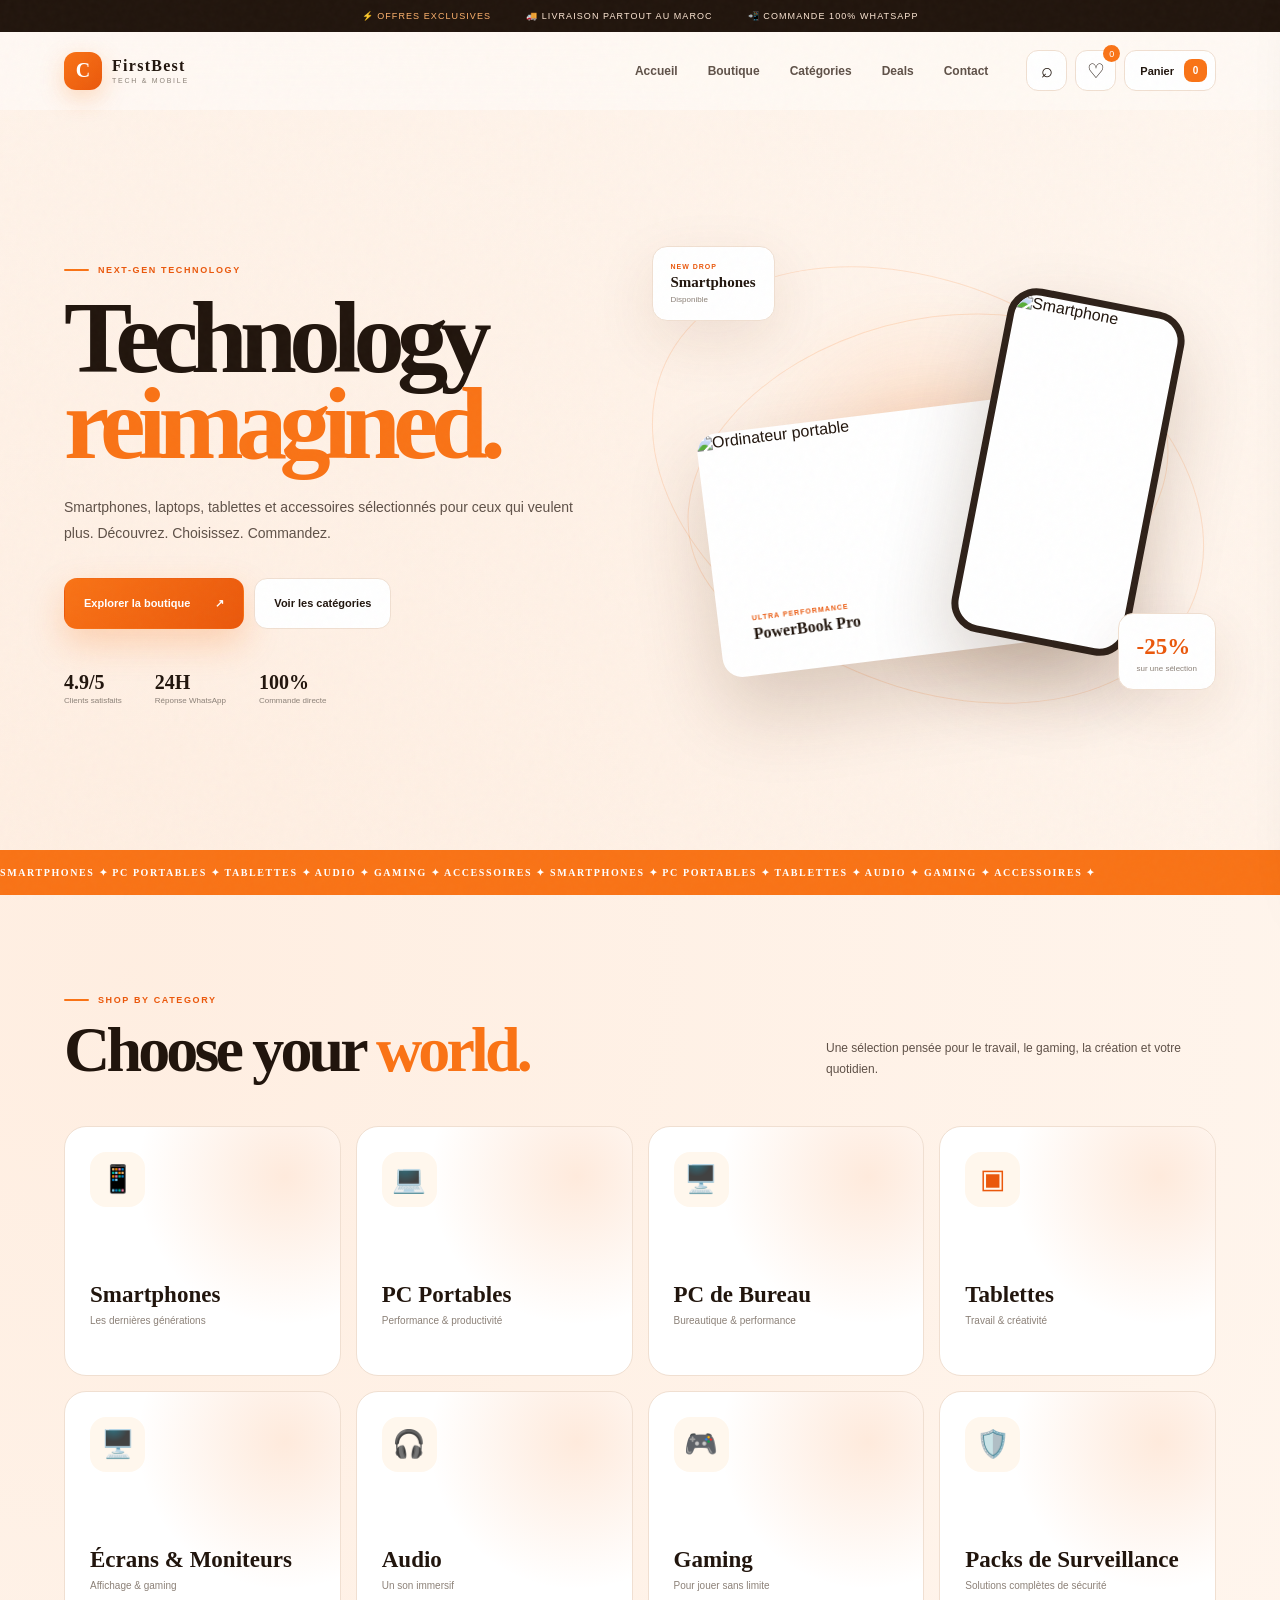
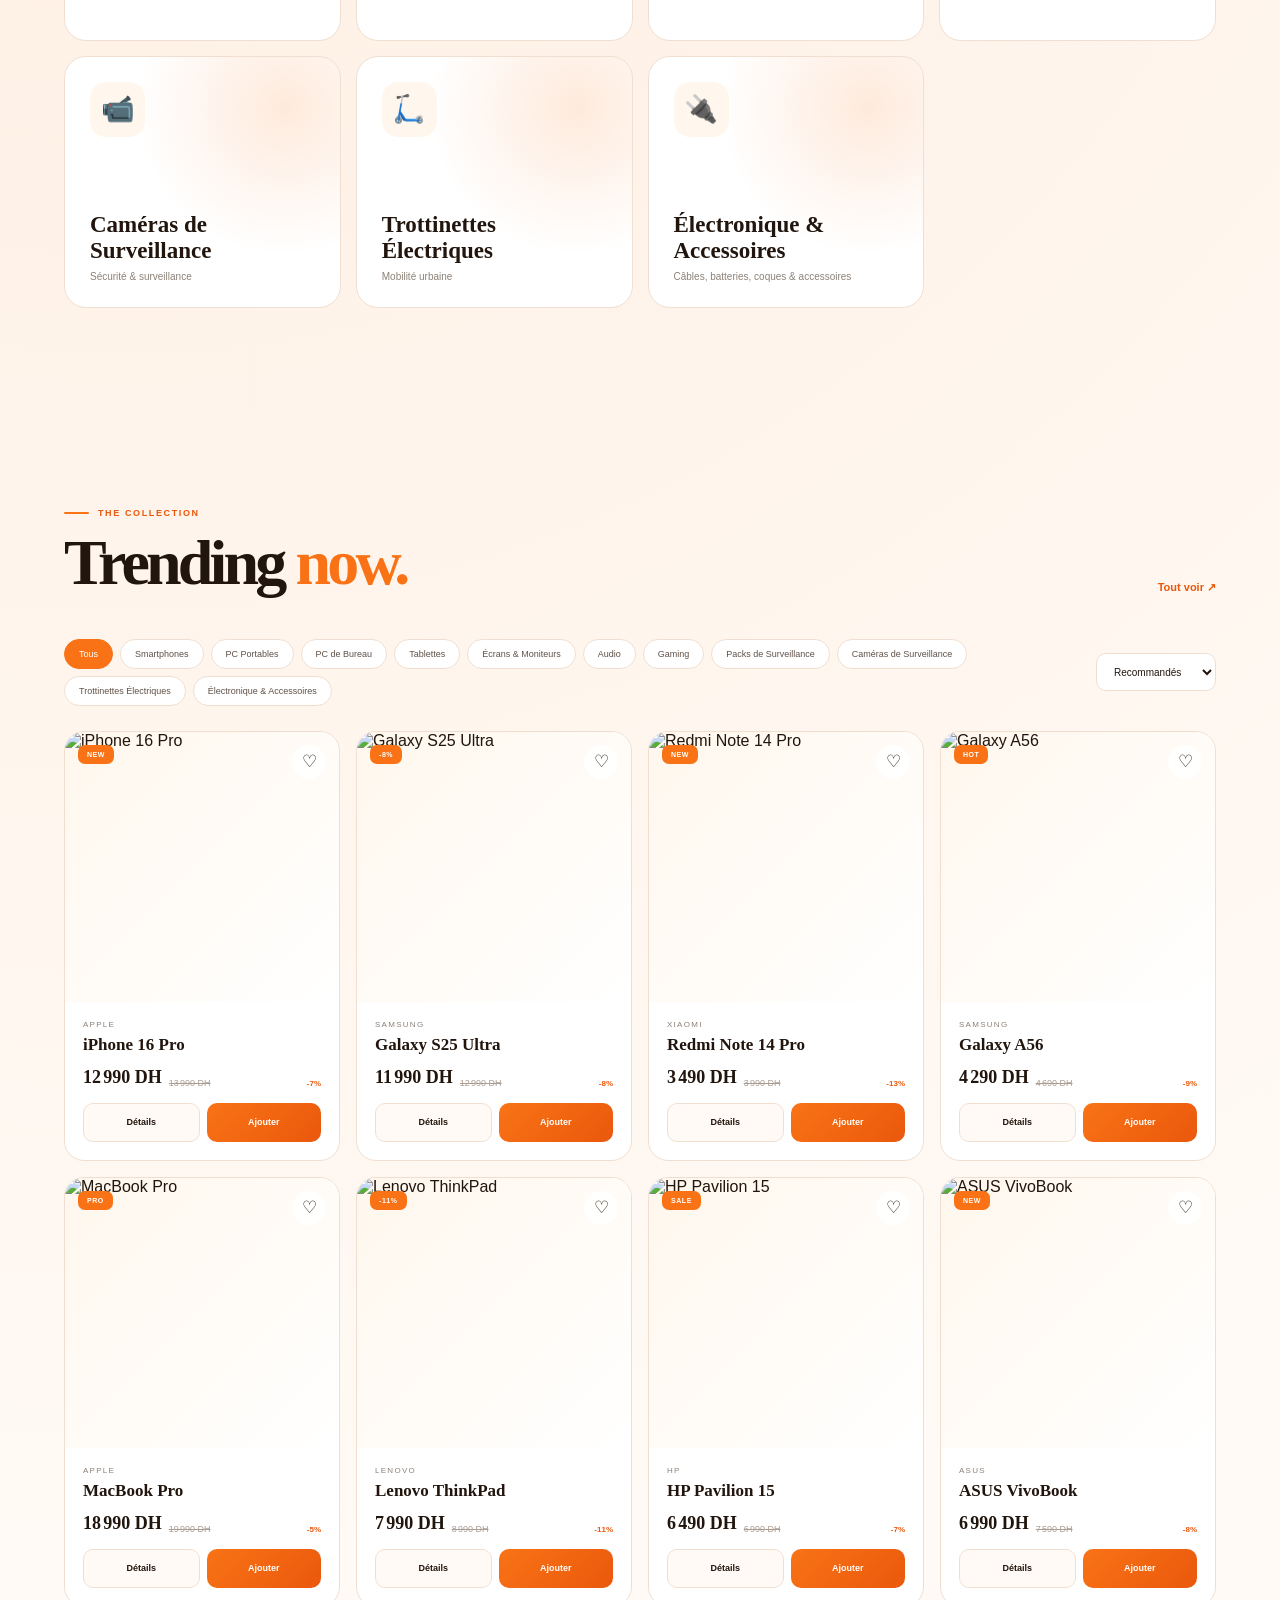
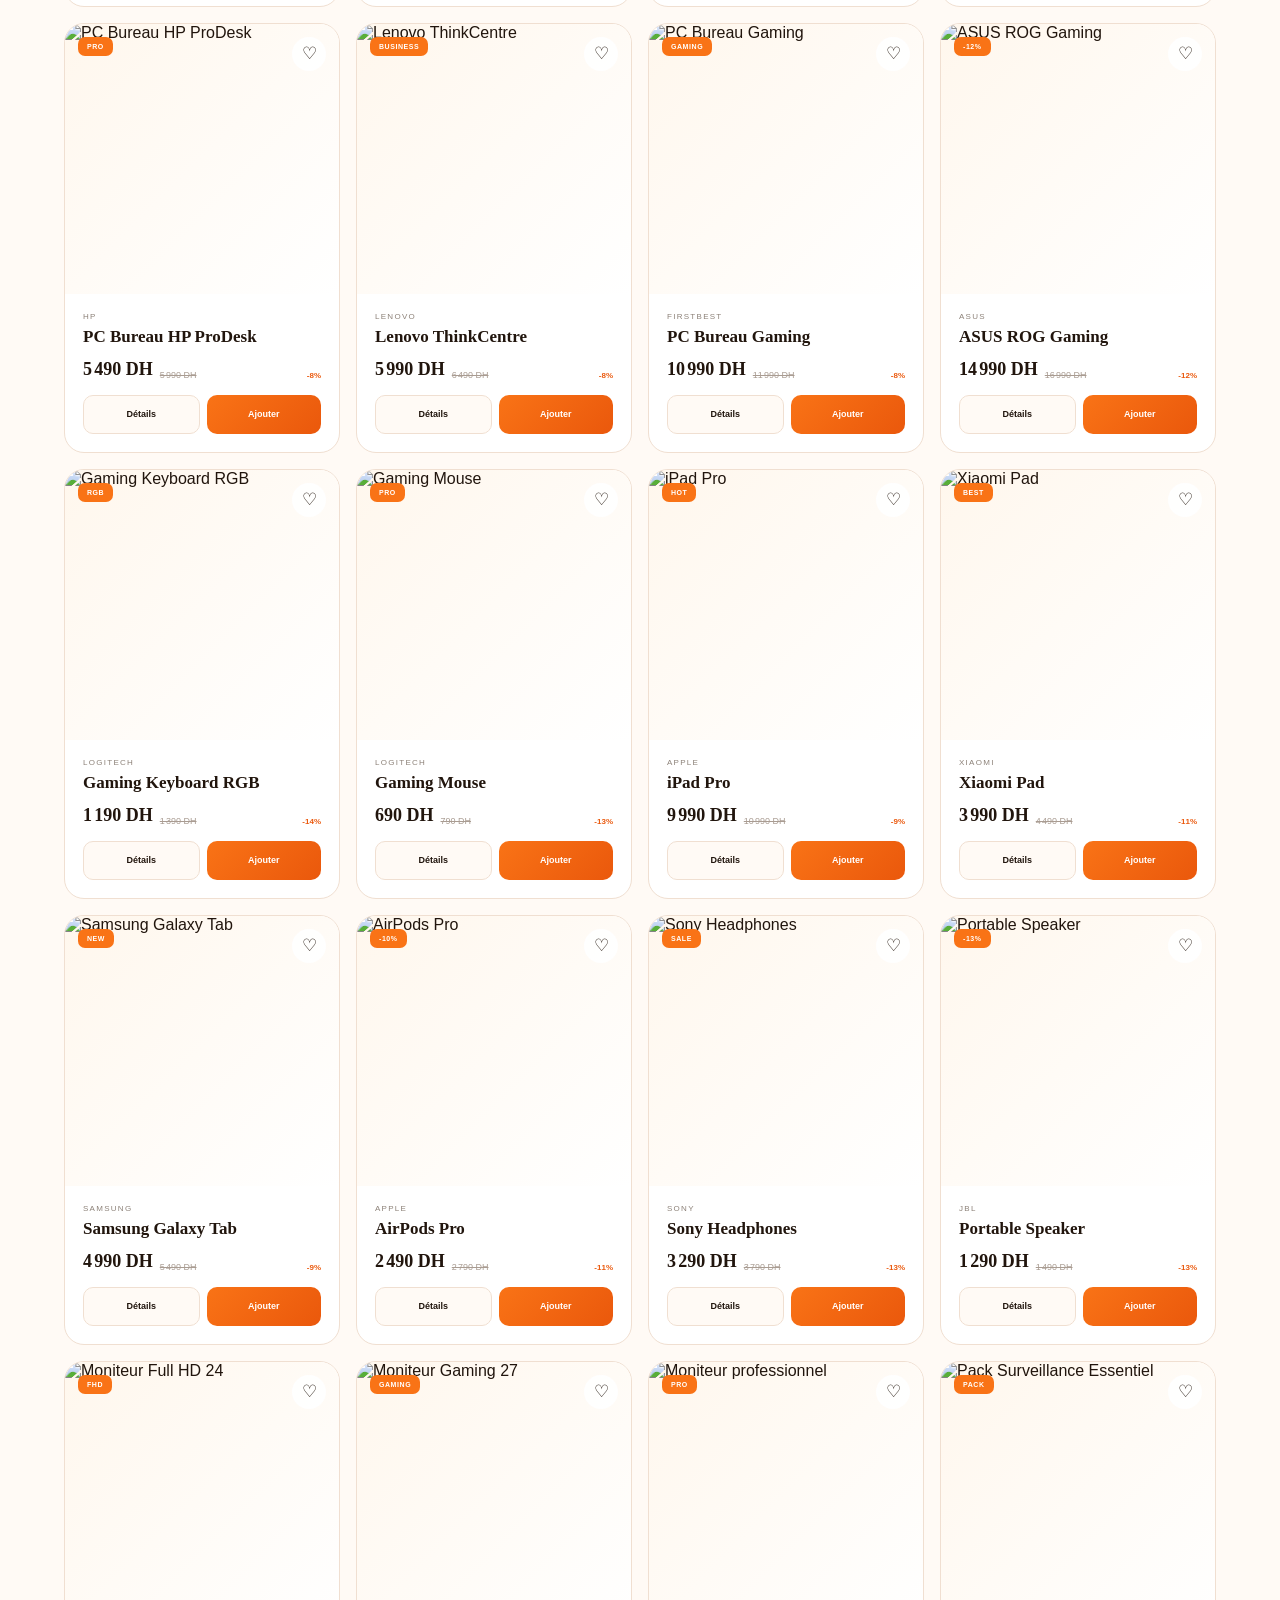
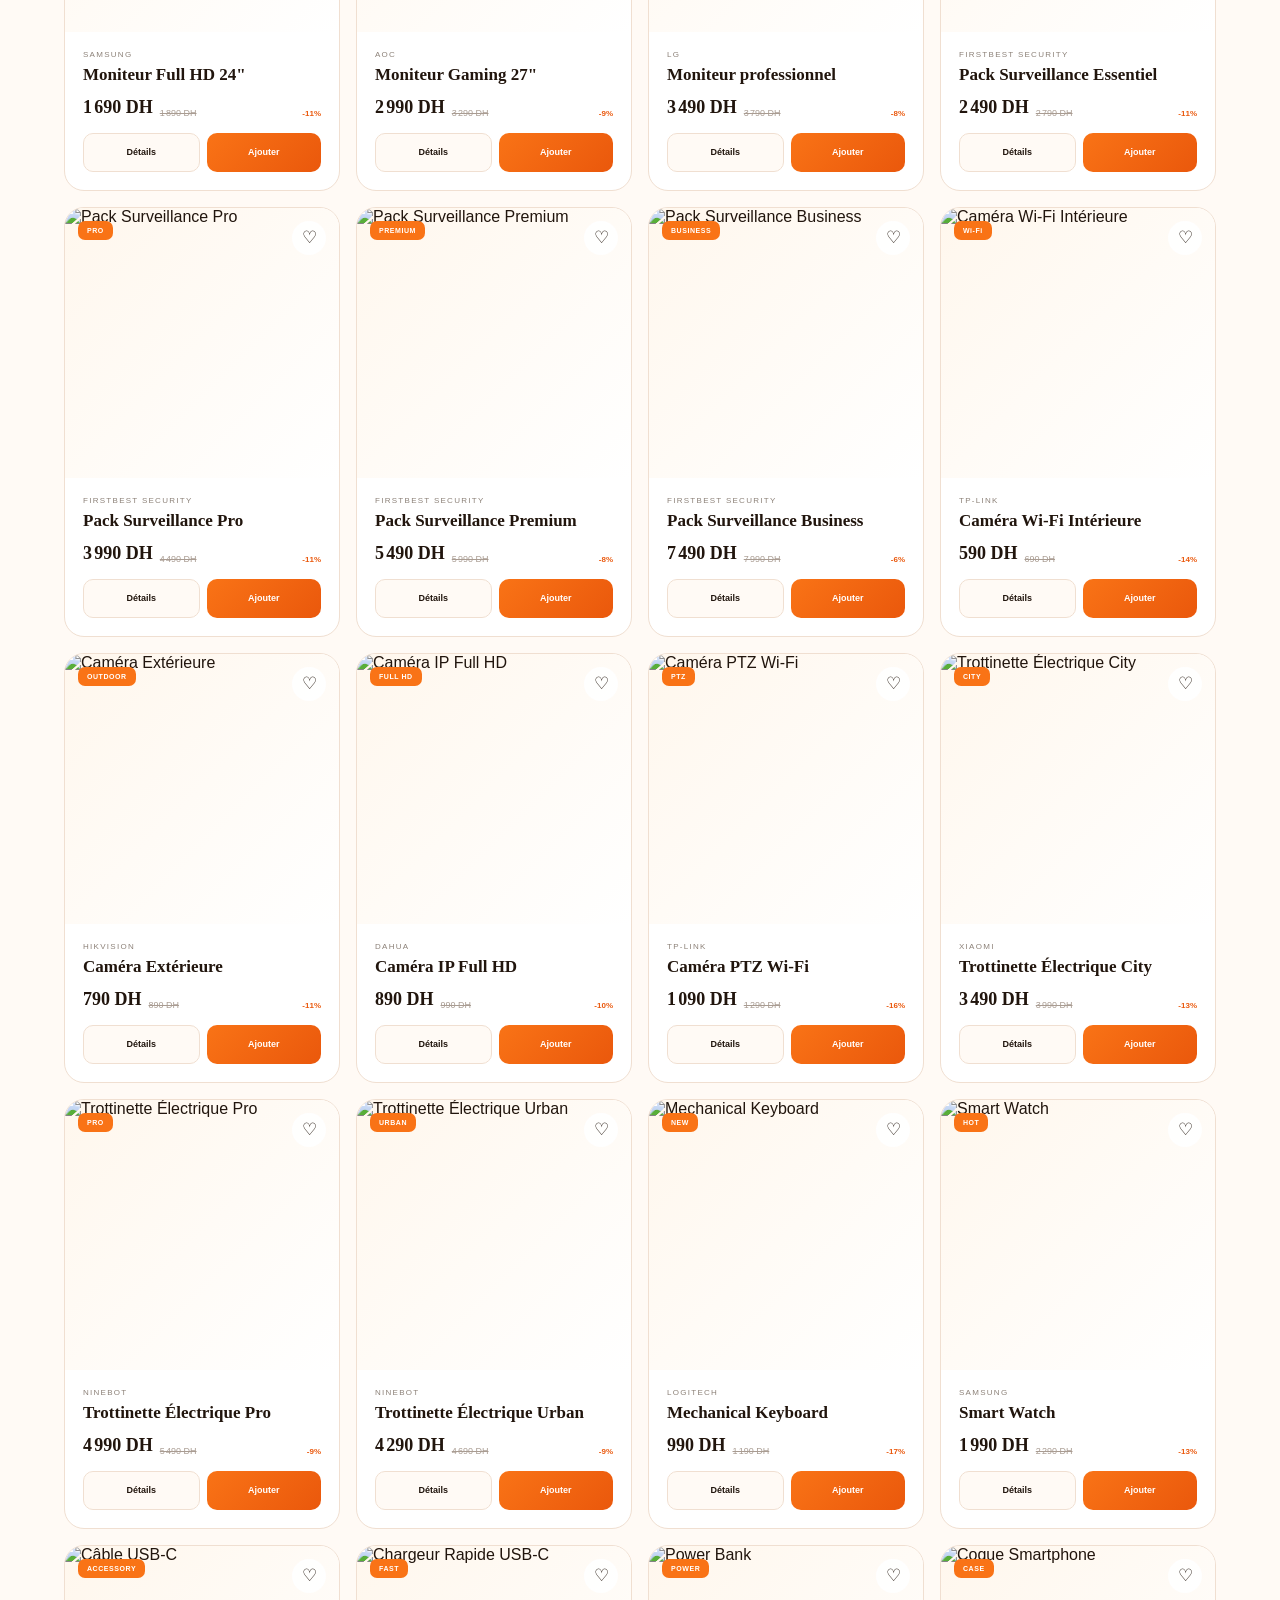
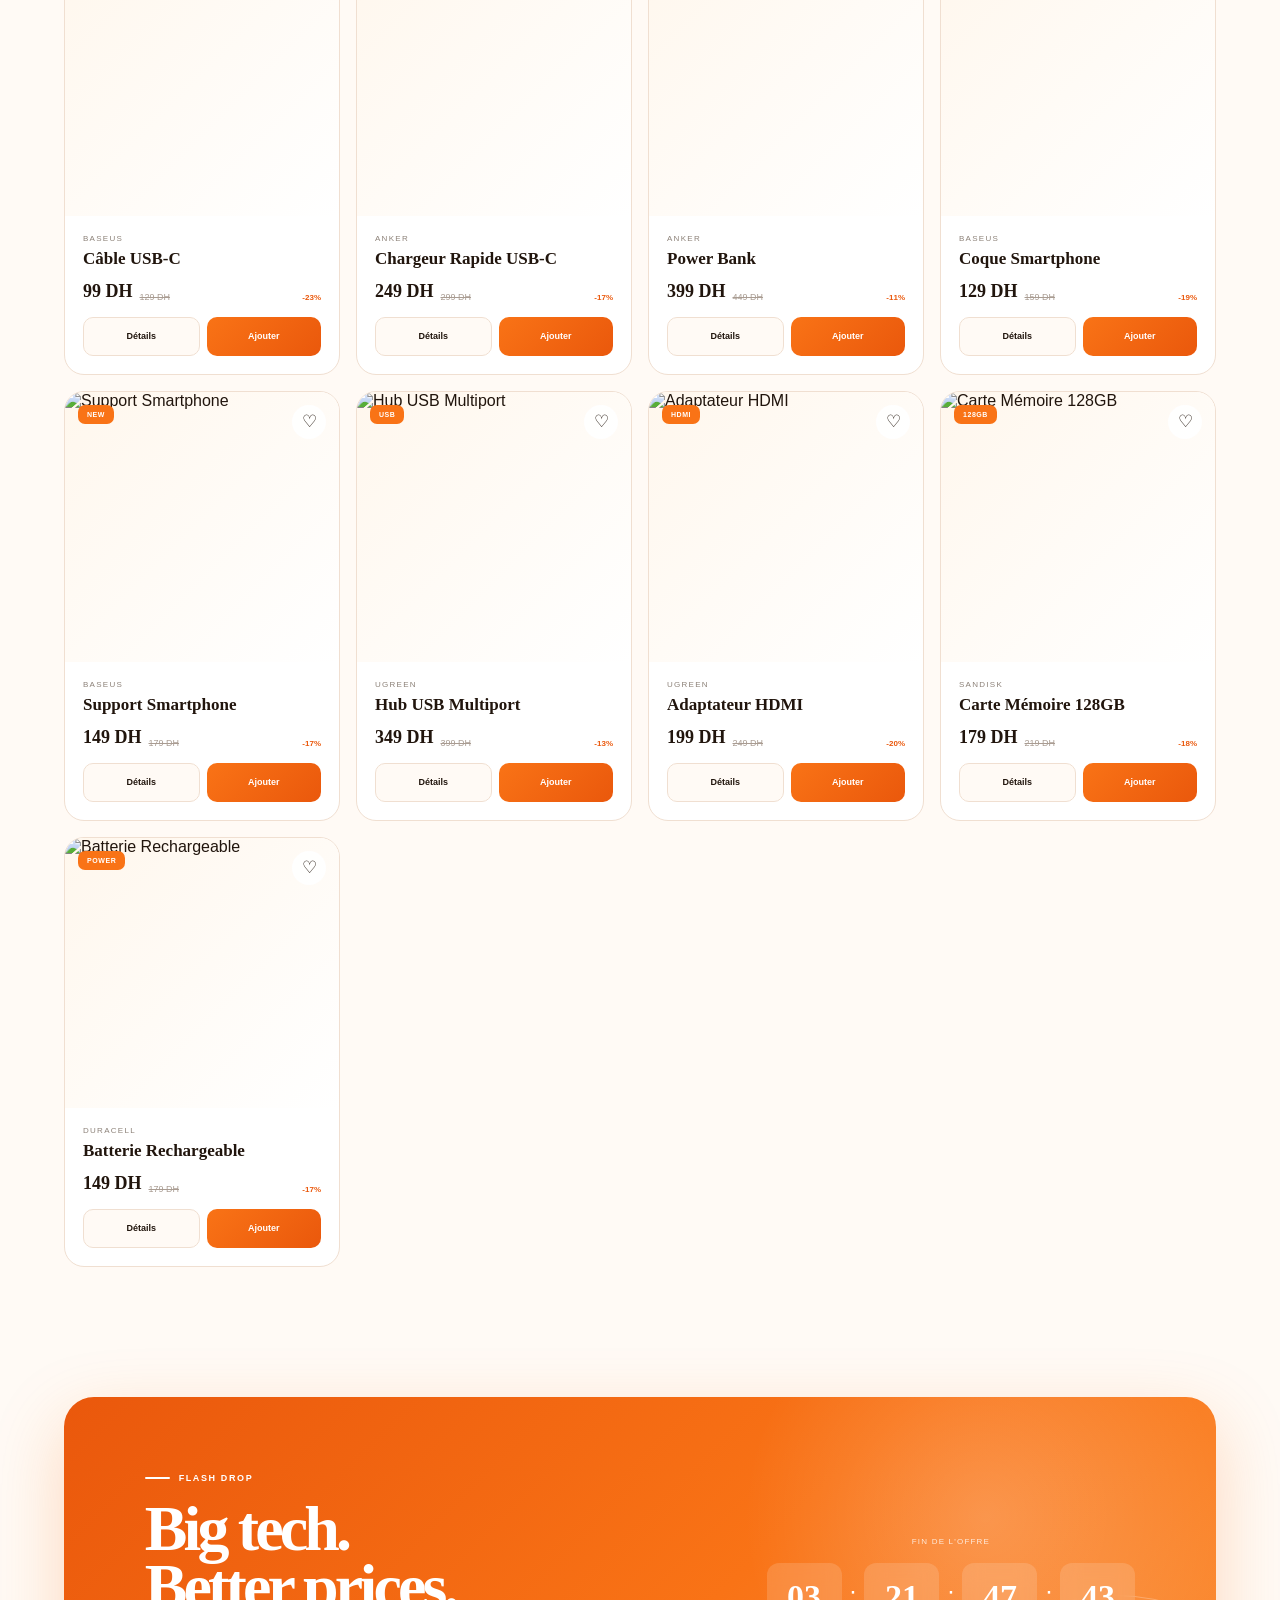
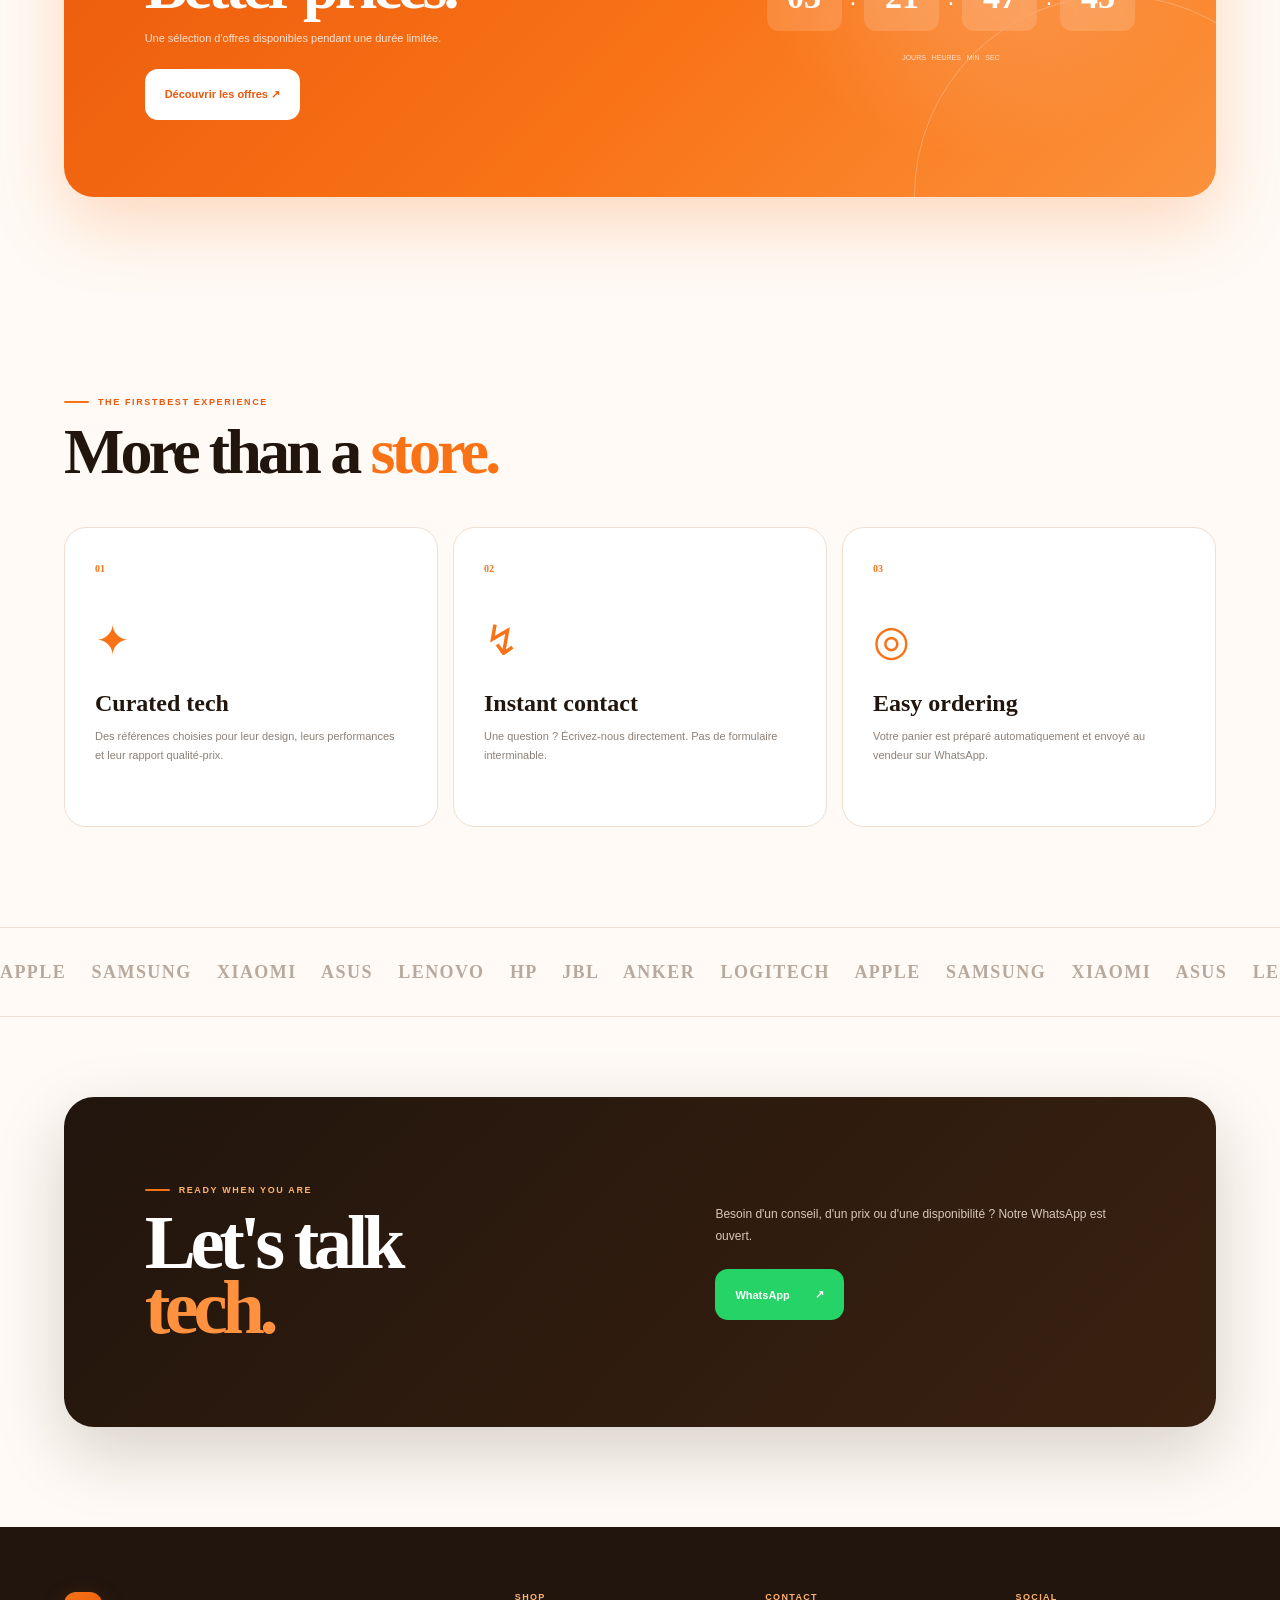
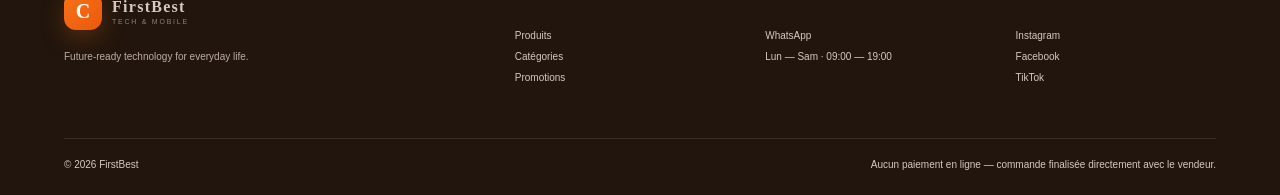
==== commit 4c1868a0: "Update index.html" ====
--- a/index.html
+++ b/index.html
@@ -828,7 +828,8 @@
   </div>
 
 
-  <script src="script.js"></script>
+ <script src="products.js"></script>
+<script src="script.js"></script>
 
 </body>
 </html>
--- a/style.css
+++ b/style.css
@@ -754,7 +754,7 @@
 
 .hero-stage {
 
-  min-height: 530px;
+  height: 570px;
 
   position: relative;
 
@@ -763,79 +763,49 @@
   place-items: center;
 }
 
-.hero-circle {
+.hero-glow {
 
   position: absolute;
 
-  border-radius: 50%;
-
-  border: 1px solid rgba(249,115,22,.15);
-
-  animation:
-    pulseCircle 5s ease-in-out infinite;
-}
-
-.circle-one {
-
-  width: 470px;
-  height: 470px;
-}
-
-.circle-two {
-
-  width: 620px;
-  height: 620px;
-
-  animation-delay: -2s;
-}
-
-@keyframes pulseCircle {
-
-  0%,
-  100% {
-    transform: scale(1);
-    opacity: .6;
-  }
-
-  50% {
-    transform: scale(1.05);
-    opacity: 1;
-  }
-}
-
-.hero-glow {
-
-  width: 360px;
-  height: 360px;
-
-  position: absolute;
+  width: 390px;
+  height: 390px;
 
   border-radius: 50%;
 
   background:
     radial-gradient(
       circle,
-      rgba(249,115,22,.24),
-      transparent 65%
+      rgba(249,115,22,.28),
+      rgba(249,115,22,.06) 45%,
+      transparent 70%
     );
 
   filter: blur(15px);
-
-  animation: glowPulse 4s ease-in-out infinite;
-}
-
-@keyframes glowPulse {
-
-  0%,
-  100% {
-    transform: scale(.9);
-    opacity: .6;
-  }
-
-  50% {
-    transform: scale(1.1);
-    opacity: 1;
-  }
+}
+
+.hero-circle {
+
+  position: absolute;
+
+  border: 1px solid rgba(249,115,22,.16);
+
+  border-radius: 50%;
+}
+
+.circle-one {
+
+  width: 490px;
+  height: 330px;
+
+  transform: rotate(-15deg);
+}
+
+.circle-two {
+
+  width: 580px;
+  height: 400px;
+
+  transform: rotate(25deg);
 }
 
 .hero-product {
@@ -844,14 +814,18 @@
 
   overflow: hidden;
 
-  border-radius: 20px;
-
-  background: #111;
+  background: white;
 
   box-shadow:
-    0 30px 80px rgba(33,21,13,.28);
-
-  transition: .4s ease;
+    0 35px 80px rgba(71,34,10,.20);
+
+  transition: .5s;
+
+  z-index: 3;
+}
+
+.hero-product:hover {
+  transform: translateY(-12px) rotate(0deg);
 }
 
 .hero-product img {
@@ -859,41 +833,25 @@
   width: 100%;
   height: 100%;
 
-  display: block;
-
   object-fit: cover;
 }
 
 .hero-product.laptop {
 
-  width: 430px;
-  height: 275px;
-
-  left: 2%;
+  width: 390px;
+  height: 245px;
+
+  border-radius: 20px;
 
   transform:
-    rotate(-7deg);
-
-  z-index: 2;
-
-  animation:
-    laptopFloat 5s ease-in-out infinite;
-}
-
-@keyframes laptopFloat {
-
-  0%,
-  100% {
-    transform:
-      rotate(-7deg)
-      translateY(0);
-  }
-
-  50% {
-    transform:
-      rotate(-5deg)
-      translateY(-12px);
-  }
+    rotate(-7deg)
+    translate(-30px,45px);
+}
+
+.hero-product.laptop:hover {
+  transform:
+    rotate(-2deg)
+    translate(-30px,30px);
 }
 
 .hero-product.phone {
@@ -901,30 +859,24 @@
   width: 180px;
   height: 350px;
 
-  right: 4%;
-
-  top: 25%;
-
-  border: 7px solid #21150d;
-
-  border-radius: 28px;
-
-  z-index: 3;
-
-  animation:
-    phoneFloat 4s ease-in-out infinite;
-}
-
-@keyframes phoneFloat {
-
-  0%,
-  100% {
-    transform: translateY(0) rotate(3deg);
-  }
-
-  50% {
-    transform: translateY(-15px) rotate(5deg);
-  }
+  border-radius: 30px;
+
+  border: 7px solid #2e2119;
+
+  right: 10%;
+
+  top: 17%;
+
+  transform: rotate(11deg);
+
+  z-index: 5;
+}
+
+.hero-product.phone:hover {
+
+  transform:
+    rotate(4deg)
+    translateY(-10px);
 }
 
 .hero-product-info {
@@ -932,22 +884,63 @@
   position: absolute;
 
   left: 20px;
-  bottom: 20px;
-
-  padding: 12px 15px;
+  right: 20px;
+  bottom: 18px;
+
+  padding: 14px;
+
+  border-radius: 12px;
+
+  background: rgba(255,255,255,.88);
+
+  backdrop-filter: blur(12px);
+}
+
+.hero-product-info small {
+
+  display: block;
+
+  color: var(--orange-dark);
+
+  font-size: 7px;
+
+  font-weight: 700;
+
+  letter-spacing: .15em;
+}
+
+.hero-product-info b {
+
+  display: block;
+
+  margin-top: 4px;
+
+  font:
+    600 16px "Space Grotesk";
+}
+
+.floating-card {
+
+  position: absolute;
+
+  padding: 16px 18px;
 
   display: grid;
 
-  gap: 4px;
-
-  border-radius: 12px;
-
-  background: rgba(255,255,255,.92);
-
-  backdrop-filter: blur(10px);
-}
-
-.hero-product-info small {
+  background: white;
+
+  border: 1px solid var(--line);
+
+  border-radius: 15px;
+
+  box-shadow: var(--shadow);
+
+  z-index: 8;
+
+  animation: float 4s ease-in-out infinite;
+}
+
+.floating-card small {
 
   color: var(--orange-dark);
 
@@ -955,42 +948,46 @@
 
   font-weight: 700;
 
-  letter-spacing: .15em;
-}
-
-.hero-product-info b {
+  letter-spacing: .14em;
+}
+
+.floating-card b {
+
+  margin: 4px 0;
 
   font:
-    600 14px "Space Grotesk";
-}
-
-.floating-card {
-
-  position: absolute;
-
-  z-index: 10;
-
-  padding: 15px;
-
-  display: grid;
-
-  gap: 4px;
-
-  border: 1px solid rgba(249,115,22,.18);
-
-  border-radius: 15px;
-
-  background: rgba(255,255,255,.88);
-
-  backdrop-filter: blur(15px);
-
-  box-shadow: 0 20px 50px rgba(33,21,13,.12);
-
-  animation:
-    floatingCard 4s ease-in-out infinite;
-}
-
-@keyframes floatingCard {
+    600 15px "Space Grotesk";
+}
+
+.floating-card span {
+
+  color: var(--muted);
+
+  font-size: 8px;
+}
+
+.card-one {
+
+  top: 8%;
+
+  left: 2%;
+}
+
+.card-two {
+
+  right: 0;
+
+  bottom: 14%;
+
+  color: var(--orange-dark);
+}
+
+.card-two b {
+
+  font-size: 23px;
+}
+
+@keyframes float {
 
   0%,
   100% {
@@ -998,55 +995,8 @@
   }
 
   50% {
-    transform: translateY(-8px);
-  }
-}
-
-.floating-card small {
-
-  color: var(--orange-dark);
-
-  font-size: 7px;
-
-  font-weight: 700;
-
-  letter-spacing: .14em;
-}
-
-.floating-card b {
-
-  font:
-    600 14px "Space Grotesk";
-}
-
-.floating-card span {
-
-  color: var(--muted);
-
-  font-size: 8px;
-}
-
-.card-one {
-
-  top: 8%;
-
-  left: 4%;
-}
-
-.card-two {
-
-  right: 0;
-
-  bottom: 8%;
-
-  animation-delay: -2s;
-}
-
-.card-two b {
-
-  color: var(--orange-dark);
-
-  font-size: 23px;
+    transform: translateY(-12px);
+  }
 }
 
 
@@ -1058,45 +1008,41 @@
 
   overflow: hidden;
 
-  padding: 16px 0;
+  padding: 17px 0;
 
   background: var(--orange);
 
   color: white;
 
+  font:
+    700 10px "Space Grotesk";
+
+  letter-spacing: .16em;
+
   white-space: nowrap;
-
-  font-size: 9px;
-
-  font-weight: 700;
-
-  letter-spacing: .18em;
 }
 
 .ticker div {
 
-  display: inline-block;
-
-  padding-left: 100%;
-
-  animation:
-    tickerMove 25s linear infinite;
-}
-
-@keyframes tickerMove {
+  width: max-content;
+
+  animation: ticker 25s linear infinite;
+}
+
+@keyframes ticker {
 
   from {
     transform: translateX(0);
   }
 
   to {
-    transform: translateX(-100%);
+    transform: translateX(-50%);
   }
 }
 
 
 /* =====================================================
-   SECTIONS
+   GENERAL SECTIONS
    ===================================================== */
 
 .section {
@@ -1106,7 +1052,7 @@
   margin: auto;
 
   padding:
-    110px 5vw;
+    100px 5vw;
 }
 
 .heading {
@@ -1119,7 +1065,7 @@
 
   gap: 30px;
 
-  margin-bottom: 50px;
+  margin-bottom: 45px;
 }
 
 .heading h2 {
@@ -1127,34 +1073,36 @@
   margin-top: 15px;
 
   font:
-    600 clamp(45px, 6vw, 78px)/.9
+    600 clamp(43px, 5vw, 72px)/.95
     "Space Grotesk";
 
-  letter-spacing: -.065em;
+  letter-spacing: -.06em;
 }
 
 .heading > p {
 
-  max-width: 350px;
-
-  color: var(--muted);
+  max-width: 390px;
+
+  color: var(--text-soft);
+
+  font-size: 12px;
+
+  line-height: 1.8;
+}
+
+.line-link {
+
+  border: 0;
+
+  background: none;
+
+  color: var(--orange-dark);
 
   font-size: 11px;
 
-  line-height: 1.8;
-}
-
-.line-link {
-
-  border: 0;
-
-  background: none;
-
-  color: var(--orange-dark);
-
-  font-size: 10px;
-
   font-weight: 700;
+
+  cursor: pointer;
 }
 
 
@@ -1167,212 +1115,177 @@
   display: grid;
 
   grid-template-columns:
-    repeat(3, 1fr);
+    repeat(4, 1fr);
 
   gap: 15px;
 }
 
-.category-card {
-
-  min-height: 180px;
+.category {
+
+  min-height: 250px;
+
+  position: relative;
+
+  overflow: hidden;
 
   padding: 25px;
 
-  position: relative;
-
-  overflow: hidden;
-
-  display: flex;
-
-  flex-direction: column;
-
-  justify-content: space-between;
-
   border: 1px solid var(--line);
 
   border-radius: 22px;
 
   background: white;
 
-  transition:
-    transform .35s ease,
-    border-color .35s ease,
-    box-shadow .35s ease;
-}
-
-.category-card::before {
-
-  content: "";
+  cursor: pointer;
+
+  transition: .35s;
+}
+
+.category:hover {
+
+  transform: translateY(-8px);
+
+  border-color: #f6bd91;
+
+  box-shadow: var(--shadow);
+}
+
+.category-bg {
 
   position: absolute;
 
-  width: 160px;
-  height: 160px;
-
-  top: -70px;
-  right: -70px;
-
-  border-radius: 50%;
+  inset: 0;
+
+  opacity: .15;
 
   background:
     radial-gradient(
-      circle,
-      rgba(249,115,22,.14),
-      transparent 70%
+      circle at 80% 20%,
+      var(--orange),
+      transparent 50%
     );
-
-  transition: .4s;
-}
-
-.category-card:hover {
-
-  transform: translateY(-8px);
-
-  border-color: #f6bd91;
-
-  box-shadow:
-    0 25px 60px rgba(102,51,15,.11);
-}
-
-.category-card:hover::before {
-
-  transform: scale(1.5);
 }
 
 .category-icon {
 
-  width: 52px;
-  height: 52px;
+  position: relative;
+
+  width: 55px;
+  height: 55px;
 
   display: grid;
 
   place-items: center;
 
-  border-radius: 15px;
+  border-radius: 16px;
 
   background: var(--orange-light);
 
   color: var(--orange-dark);
 
-  font-size: 24px;
-}
-
-.category-card h3 {
-
-  margin-top: 20px;
+  font-size: 27px;
+}
+
+.category h3 {
+
+  position: relative;
+
+  margin-top: 75px;
 
   font:
-    600 20px "Space Grotesk";
-}
-
-.category-card p {
-
-  margin-top: 5px;
+    600 23px "Space Grotesk";
+}
+
+.category p {
+
+  position: relative;
+
+  margin-top: 7px;
 
   color: var(--muted);
 
+  font-size: 10px;
+}
+
+
+/* =====================================================
+   SHOP TOOLBAR
+   ===================================================== */
+
+.toolbar {
+
+  display: flex;
+
+  justify-content: space-between;
+
+  align-items: center;
+
+  gap: 20px;
+
+  margin-bottom: 25px;
+}
+
+#filters {
+
+  display: flex;
+
+  gap: 7px;
+
+  flex-wrap: wrap;
+}
+
+.filter-btn {
+
+  padding: 9px 14px;
+
+  border: 1px solid var(--line);
+
+  border-radius: 20px;
+
+  background: white;
+
+  color: var(--text-soft);
+
   font-size: 9px;
-}
-
-.category-card span {
-
-  position: absolute;
-
-  right: 20px;
-  bottom: 20px;
-
-  color: var(--orange);
-
-  font-size: 20px;
-
-  transition: .3s;
-}
-
-.category-card:hover span {
-
-  transform:
-    translate(4px,-4px);
+
+  cursor: pointer;
+
+  transition: .25s;
+}
+
+.filter-btn:hover,
+.filter-btn.active {
+
+  border-color: var(--orange);
+
+  background: var(--orange);
+
+  color: white;
+}
+
+#sort {
+
+  min-height: 38px;
+
+  padding: 0 13px;
+
+  border: 1px solid var(--line);
+
+  border-radius: 10px;
+
+  background: white;
+
+  color: var(--text);
+
+  outline: none;
+
+  font-size: 10px;
 }
 
 
 /* =====================================================
-   SHOP
+   PRODUCTS
    ===================================================== */
-
-.shop {
-
-  padding-top: 70px;
-}
-
-.toolbar {
-
-  margin-bottom: 35px;
-
-  display: flex;
-
-  align-items: center;
-
-  justify-content: space-between;
-
-  gap: 20px;
-}
-
-#filters {
-
-  display: flex;
-
-  flex-wrap: wrap;
-
-  gap: 7px;
-}
-
-.filter {
-
-  padding: 9px 13px;
-
-  border: 1px solid var(--line);
-
-  border-radius: 10px;
-
-  background: white;
-
-  color: var(--text-soft);
-
-  font-size: 9px;
-
-  font-weight: 600;
-
-  transition: .25s;
-}
-
-.filter:hover,
-.filter.active {
-
-  background: var(--orange);
-
-  border-color: var(--orange);
-
-  color: white;
-}
-
-#sort {
-
-  min-width: 170px;
-
-  padding: 10px 13px;
-
-  border: 1px solid var(--line);
-
-  outline: none;
-
-  border-radius: 10px;
-
-  background: white;
-
-  color: var(--text-soft);
-
-  font-size: 9px;
-}
 
 .products {
 
@@ -1381,46 +1294,52 @@
   grid-template-columns:
     repeat(4, 1fr);
 
-  gap: 15px;
-}
-
-.product-card {
+  gap: 16px;
+}
+
+.product {
+
+  overflow: hidden;
 
   position: relative;
 
+  background: white;
+
+  border: 1px solid var(--line);
+
+  border-radius: 20px;
+
+  transition: .4s;
+}
+
+.product:hover {
+
+  transform: translateY(-7px);
+
+  box-shadow:
+    0 25px 55px rgba(102,51,15,.12);
+
+  border-color: #f6bd91;
+}
+
+.product-image {
+
+  height: 270px;
+
+  position: relative;
+
+  display: grid;
+
+  place-items: center;
+
   overflow: hidden;
 
-  border: 1px solid var(--line);
-
-  border-radius: 20px;
-
-  background: white;
-
-  transition:
-    transform .35s ease,
-    box-shadow .35s ease,
-    border-color .35s ease;
-}
-
-.product-card:hover {
-
-  transform: translateY(-8px);
-
-  border-color: #f6bd91;
-
-  box-shadow:
-    0 25px 65px rgba(102,51,15,.12);
-}
-
-.product-image {
-
-  height: 260px;
-
-  position: relative;
-
-  overflow: hidden;
-
-  background: var(--orange-pale);
+  background:
+    linear-gradient(
+      135deg,
+      #fff7ed,
+      #fff
+    );
 }
 
 .product-image img {
@@ -1430,23 +1349,21 @@
 
   object-fit: cover;
 
-  transition:
-    transform .5s ease;
-}
-
-.product-card:hover .product-image img {
-
-  transform: scale(1.06);
+  transition: .5s;
+}
+
+.product:hover .product-image img {
+  transform: scale(1.07);
 }
 
 .product-badge {
 
   position: absolute;
 
-  top: 12px;
-  left: 12px;
-
-  padding: 6px 8px;
+  top: 13px;
+  left: 13px;
+
+  padding: 6px 9px;
 
   border-radius: 7px;
 
@@ -1458,26 +1375,22 @@
 
   font-weight: 700;
 
-  letter-spacing: .1em;
-
-  text-transform: uppercase;
-}
-
-.product-fav {
+  letter-spacing: .08em;
+
+  z-index: 2;
+}
+
+.heart {
 
   position: absolute;
 
-  top: 10px;
-  right: 10px;
+  right: 13px;
+  top: 13px;
 
   width: 34px;
   height: 34px;
 
-  display: grid;
-
-  place-items: center;
-
-  border: 0;
+  border: 1px solid rgba(255,255,255,.7);
 
   border-radius: 50%;
 
@@ -1485,132 +1398,125 @@
 
   color: var(--text);
 
+  z-index: 3;
+
   font-size: 17px;
-}
-
-.product-fav.active {
-
-  background: var(--orange);
-
-  color: white;
-}
-
-.product-info {
+
+  transition: .25s;
+}
+
+.heart:hover,
+.heart.active {
+
+  color: var(--orange);
+
+  transform: scale(1.1);
+}
+
+.info {
 
   padding: 18px;
 }
 
-.product-category {
-
-  color: var(--orange-dark);
-
-  font-size: 7px;
-
-  font-weight: 700;
-
-  letter-spacing: .14em;
+.brand {
+
+  color: var(--muted);
+
+  font-size: 8px;
+
+  letter-spacing: .16em;
 
   text-transform: uppercase;
 }
 
-.product-info h3 {
-
-  margin-top: 7px;
+.info h3 {
+
+  margin: 6px 0 12px;
 
   font:
-    600 16px "Space Grotesk";
-}
-
-.product-info p {
-
-  height: 32px;
-
-  margin-top: 6px;
-
-  overflow: hidden;
-
-  color: var(--muted);
-
-  font-size: 9px;
-
-  line-height: 1.6;
-}
-
-.product-bottom {
-
-  margin-top: 15px;
+    600 17px "Space Grotesk";
+}
+
+.prices {
 
   display: flex;
 
-  align-items: center;
-
-  justify-content: space-between;
-
-  gap: 10px;
-}
-
-.product-price {
-
-  color: var(--orange-dark);
+  align-items: end;
+
+  gap: 7px;
+}
+
+.prices .now {
 
   font:
     600 18px "Space Grotesk";
 }
 
-.add-cart {
-
-  width: 38px;
-  height: 38px;
-
-  display: grid;
-
-  place-items: center;
+.old {
+
+  color: #a99c92;
+
+  font-size: 9px;
+
+  text-decoration: line-through;
+}
+
+.off {
+
+  margin-left: auto;
+
+  color: var(--orange-dark);
+
+  font-size: 8px;
+
+  font-weight: 700;
+}
+
+.product-actions {
+
+  display: flex;
+
+  gap: 7px;
+
+  margin-top: 15px;
+}
+
+.product-actions button {
+
+  height: 39px;
+
+  flex: 1;
+
+  border-radius: 10px;
+
+  font-size: 9px;
+
+  font-weight: 700;
+
+  cursor: pointer;
+}
+
+.details {
+
+  border: 1px solid var(--line);
+
+  background: var(--orange-pale);
+
+  color: var(--text);
+}
+
+.add {
 
   border: 0;
 
-  border-radius: 10px;
-
-  background: var(--orange);
+  background:
+    linear-gradient(
+      135deg,
+      var(--orange),
+      var(--orange-dark)
+    );
 
   color: white;
-
-  font-size: 18px;
-
-  transition: .25s;
-}
-
-.add-cart:hover {
-
-  transform: scale(1.08);
-
-  background: var(--orange-dark);
-}
-
-.product-stock {
-
-  margin-top: 8px;
-
-  display: flex;
-
-  align-items: center;
-
-  gap: 5px;
-
-  color: var(--green);
-
-  font-size: 8px;
-}
-
-.product-stock::before {
-
-  content: "";
-
-  width: 5px;
-  height: 5px;
-
-  border-radius: 50%;
-
-  background: var(--green);
 }
 
 .empty {
@@ -1618,30 +1524,25 @@
   padding: 80px 20px;
 
   text-align: center;
+
+  color: var(--muted);
 }
 
 .empty strong {
 
-  font-size: 35px;
+  font-size: 45px;
 
   color: var(--orange);
 }
 
 .empty h3 {
 
-  margin-top: 15px;
+  margin: 10px;
+
+  color: var(--text);
 
   font:
-    600 24px "Space Grotesk";
-}
-
-.empty p {
-
-  margin-top: 8px;
-
-  color: var(--muted);
-
-  font-size: 10px;
+    600 25px "Space Grotesk";
 }
 
 
@@ -1650,380 +1551,397 @@
    ===================================================== */
 
 .deal {
-
-  max-width: none;
-
-  padding:
-    80px 5vw;
+  padding-top: 30px;
+}
+
+.deal-inner {
+
+  min-height: 400px;
+
+  padding: 60px 7%;
+
+  display: flex;
+
+  justify-content: space-between;
+
+  align-items: center;
+
+  overflow: hidden;
+
+  position: relative;
+
+  border-radius: 30px;
+
+  background:
+    radial-gradient(
+      circle at 80% 30%,
+      rgba(255,255,255,.2),
+      transparent 25%
+    ),
+    linear-gradient(
+      135deg,
+      #ea580c,
+      #f97316 55%,
+      #fb923c
+    );
+
+  color: white;
+
+  box-shadow:
+    0 25px 70px rgba(249,115,22,.25);
+}
+
+.deal-inner:after {
+
+  content: "";
+
+  position: absolute;
+
+  width: 400px;
+  height: 400px;
+
+  right: -100px;
+  bottom: -200px;
+
+  border: 1px solid rgba(255,255,255,.25);
+
+  border-radius: 50%;
+}
+
+.deal .kicker {
+
+  color: white;
+}
+
+.deal .kicker span {
+  background: white;
+}
+
+.deal h2 {
+
+  margin: 17px 0;
+
+  font:
+    600 clamp(43px, 5vw, 70px)/.9
+    "Space Grotesk";
+
+  letter-spacing: -.06em;
+}
+
+.deal h2 em {
+  color: white;
+}
+
+.deal p {
+
+  max-width: 400px;
+
+  margin-bottom: 25px;
+
+  color: rgba(255,255,255,.82);
+
+  font-size: 11px;
+}
+
+.light-btn {
+
+  background: white;
+
+  color: var(--orange-dark);
+}
+
+.light-btn:hover {
+
+  transform: translateY(-4px);
+
+  box-shadow:
+    0 15px 35px rgba(80,35,5,.2);
+}
+
+.timer {
+
+  position: relative;
+
+  z-index: 3;
+
+  text-align: center;
+}
+
+.timer small {
+
+  font-size: 8px;
+
+  letter-spacing: .15em;
+
+  opacity: .8;
+}
+
+.timer-numbers {
+
+  display: flex;
+
+  align-items: center;
+
+  gap: 8px;
+
+  margin: 15px 0;
+}
+
+.timer-numbers b {
+
+  min-width: 75px;
+
+  padding: 15px 8px;
+
+  border-radius: 12px;
+
+  background: rgba(255,255,255,.15);
+
+  backdrop-filter: blur(10px);
+
+  font:
+    600 34px "Space Grotesk";
+}
+
+.timer-numbers i {
+
+  font-style: normal;
+
+  font-size: 25px;
+}
+
+.timer > span {
+
+  font-size: 7px;
+
+  opacity: .75;
+}
+
+
+/* =====================================================
+   EXPERIENCE
+   ===================================================== */
+
+.experience-grid {
+
+  display: grid;
+
+  grid-template-columns:
+    repeat(3, 1fr);
+
+  gap: 15px;
+}
+
+.experience-card {
+
+  min-height: 300px;
+
+  padding: 30px;
+
+  position: relative;
+
+  overflow: hidden;
+
+  border: 1px solid var(--line);
+
+  border-radius: 22px;
+
+  background: white;
+
+  transition: .35s;
+}
+
+.experience-card:hover {
+
+  transform: translateY(-7px);
+
+  box-shadow: var(--shadow);
+
+  border-color: #f6bd91;
+}
+
+.experience-card > span {
+
+  color: var(--orange);
+
+  font:
+    700 10px "Space Grotesk";
+}
+
+.big-icon {
+
+  margin-top: 40px;
+
+  color: var(--orange);
+
+  font-size: 42px;
+}
+
+.experience-card h3 {
+
+  margin-top: 25px;
+
+  font:
+    600 24px "Space Grotesk";
+}
+
+.experience-card p {
+
+  margin-top: 10px;
+
+  max-width: 300px;
+
+  color: var(--muted);
+
+  font-size: 11px;
+
+  line-height: 1.7;
+}
+
+
+/* =====================================================
+   BRANDS
+   ===================================================== */
+
+.marquee-brands {
+
+  overflow: hidden;
+
+  padding: 32px 0;
+
+  border-top: 1px solid var(--line);
+
+  border-bottom: 1px solid var(--line);
+
+  color: #b8a99e;
+
+  white-space: nowrap;
+
+  font:
+    700 18px "Space Grotesk";
+
+  letter-spacing: .08em;
+}
+
+.marquee-brands div {
+
+  width: max-content;
+
+  animation: ticker 30s linear infinite;
+}
+
+
+/* =====================================================
+   CONTACT
+   ===================================================== */
+
+.contact {
+
+  padding-top: 80px;
+
+  padding-bottom: 100px;
+}
+
+.contact-inner {
+
+  min-height: 330px;
+
+  padding: 60px 7%;
+
+  display: grid;
+
+  grid-template-columns: 1fr 1fr;
+
+  align-items: center;
+
+  border-radius: 30px;
 
   background:
     linear-gradient(
       135deg,
       #21150d,
-      #3a2112
+      #3a2110
     );
 
   color: white;
-}
-
-.deal-inner {
-
-  max-width: var(--max);
-
-  margin: auto;
-
-  padding: 70px;
-
-  display: flex;
+
+  box-shadow:
+    0 25px 70px rgba(33,21,13,.18);
+}
+
+.contact .kicker {
+
+  color: #ffb36d;
+}
+
+.contact .kicker span {
+  background: var(--orange);
+}
+
+.contact h2 {
+
+  margin-top: 15px;
+
+  font:
+    600 clamp(50px, 6vw, 82px)/.85
+    "Space Grotesk";
+
+  letter-spacing: -.07em;
+}
+
+.contact h2 em {
+  color: #ff913f;
+}
+
+.contact-inner > div:last-child {
+
+  max-width: 420px;
+
+  justify-self: end;
+}
+
+.contact p {
+
+  color: #d9c7ba;
+
+  font-size: 12px;
+
+  line-height: 1.8;
+
+  margin-bottom: 22px;
+}
+
+.wa-btn {
+
+  min-height: 51px;
+
+  padding: 0 20px;
+
+  display: inline-flex;
 
   align-items: center;
 
-  justify-content: space-between;
-
-  gap: 50px;
-
-  position: relative;
-
-  overflow: hidden;
-
-  border-radius: 30px;
-
-  background:
-    radial-gradient(
-      circle at 80% 20%,
-      rgba(249,115,22,.22),
-      transparent 30%
-    ),
-    rgba(255,255,255,.035);
-
-  border: 1px solid rgba(255,255,255,.08);
-}
-
-.deal h2 {
-
-  margin: 18px 0;
-
-  font:
-    600 clamp(45px, 6vw, 75px)/.9
-    "Space Grotesk";
-
-  letter-spacing: -.065em;
-}
-
-.deal-content p {
-
-  max-width: 420px;
-
-  margin-bottom: 25px;
-
-  color: #cdbfb5;
+  gap: 25px;
+
+  border-radius: 13px;
+
+  background: #25d366;
+
+  color: white;
 
   font-size: 11px;
 
-  line-height: 1.8;
-}
-
-.light-btn {
-
-  background: white;
-
-  color: var(--text);
-
-  border-color: white;
-}
-
-.light-btn:hover {
-
-  transform: translateY(-3px);
-
-  background: var(--orange-light);
-}
-
-.timer {
-
-  min-width: 350px;
-
-  text-align: center;
-}
-
-.timer > small {
-
-  color: #cdbfb5;
-
-  font-size: 8px;
-
-  letter-spacing: .18em;
-}
-
-.timer-numbers {
-
-  margin: 15px 0 8px;
-
-  display: flex;
-
-  align-items: center;
-
-  justify-content: center;
-
-  gap: 7px;
-}
-
-.timer-numbers b {
-
-  min-width: 65px;
-
-  padding: 13px 7px;
-
-  border: 1px solid rgba(255,255,255,.12);
-
-  border-radius: 12px;
-
-  background: rgba(255,255,255,.05);
-
-  font:
-    600 30px "Space Grotesk";
-}
-
-.timer-numbers i {
-
-  color: var(--orange);
-
-  font-style: normal;
-
-  font-size: 22px;
-}
-
-.timer > span {
-
-  color: #8f8076;
-
-  font-size: 7px;
-
-  letter-spacing: .12em;
-}
-
-
-/* =====================================================
-   EXPERIENCE
-   ===================================================== */
-
-.experience-grid {
-
-  display: grid;
-
-  grid-template-columns:
-    repeat(3, 1fr);
-
-  gap: 15px;
-}
-
-.experience-card {
-
-  min-height: 280px;
-
-  padding: 30px;
-
-  position: relative;
-
-  overflow: hidden;
-
-  border: 1px solid var(--line);
-
-  border-radius: 22px;
-
-  background: white;
-
-  transition: .35s;
-}
-
-.experience-card:hover {
-
-  transform: translateY(-7px);
-
-  box-shadow: var(--shadow);
-}
-
-.experience-card > span {
-
-  position: absolute;
-
-  top: 22px;
-  right: 22px;
-
-  color: #d9ccc3;
-
-  font:
-    600 11px "Space Grotesk";
-}
-
-.big-icon {
-
-  width: 55px;
-  height: 55px;
-
-  margin-bottom: 35px;
-
-  display: grid;
-
-  place-items: center;
-
-  border-radius: 16px;
-
-  background: var(--orange-light);
-
-  color: var(--orange);
-
-  font-size: 25px;
-}
-
-.experience-card h3 {
-
-  font:
-    600 22px "Space Grotesk";
-}
-
-.experience-card p {
-
-  margin-top: 10px;
-
-  color: var(--muted);
-
-  font-size: 10px;
-
-  line-height: 1.8;
-}
-
-
-/* =====================================================
-   BRANDS
-   ===================================================== */
-
-.marquee-brands {
-
-  overflow: hidden;
-
-  padding: 25px 0;
-
-  border-top: 1px solid var(--line);
-
-  border-bottom: 1px solid var(--line);
-
-  background: white;
-
-  color: #b8aaa0;
-
-  white-space: nowrap;
-
-  font:
-    600 14px "Space Grotesk";
-
-  letter-spacing: .08em;
-}
-
-.marquee-brands div {
-
-  display: inline-block;
-
-  padding-left: 100%;
-
-  animation:
-    tickerMove 35s linear infinite;
-}
-
-
-/* =====================================================
-   CONTACT
-   ===================================================== */
-
-.contact {
-
-  padding-top: 100px;
-
-  padding-bottom: 100px;
-}
-
-.contact-inner {
-
-  padding: 65px;
-
-  display: grid;
-
-  grid-template-columns: 1fr 1fr;
-
-  gap: 50px;
-
-  align-items: center;
-
-  border-radius: 30px;
-
-  background:
-    linear-gradient(
-      135deg,
-      #fff,
-      #fff3e8
-    );
-
-  border: 1px solid var(--line);
-}
-
-.contact h2 {
-
-  margin-top: 15px;
-
-  font:
-    600 clamp(50px, 7vw, 90px)/.88
-    "Space Grotesk";
-
-  letter-spacing: -.07em;
-}
-
-.contact-inner p {
-
-  max-width: 400px;
-
-  margin-bottom: 22px;
-
-  color: var(--text-soft);
-
-  font-size: 12px;
-
-  line-height: 1.8;
-}
-
-.wa-btn {
-
-  min-height: 52px;
-
-  padding: 0 20px;
-
-  display: inline-flex;
-
-  align-items: center;
-
-  gap: 25px;
-
-  border-radius: 13px;
-
-  background: #16a34a;
-
-  color: white;
-
-  font-size: 11px;
-
   font-weight: 700;
 
+  transition: .3s;
+}
+
+.wa-btn:hover {
+
+  transform: translateY(-4px);
+
   box-shadow:
-    0 15px 30px rgba(22,163,74,.2);
-
-  transition: .3s;
-}
-
-.wa-btn:hover {
-
-  transform: translateY(-4px);
-
-  box-shadow:
-    0 20px 40px rgba(22,163,74,.3);
+    0 15px 30px rgba(37,211,102,.25);
 }
 
 
@@ -2033,9 +1951,7 @@
 
 footer {
 
-  padding:
-    65px 5vw
-    25px;
+  padding: 65px 5vw 25px;
 
   background: #21150d;
 
@@ -2058,49 +1974,46 @@
 
 .footer-brand p {
 
-  max-width: 250px;
-
-  margin-top: 15px;
-
-  color: #8f8076;
+  max-width: 240px;
+
+  margin-top: 18px;
+
+  color: #bcaea5;
 
   font-size: 10px;
 
   line-height: 1.7;
 }
 
-footer .logo b {
-  color: white;
-}
-
-footer .logo small {
-  color: #8f8076;
-}
-
 footer h4 {
 
-  margin-bottom: 15px;
+  margin-bottom: 18px;
 
   color: #ffb36d;
 
-  font-size: 8px;
-
-  letter-spacing: .18em;
-}
-
-footer > div > div > a,
-footer > div > div > span {
-
-  display: block;
-
-  margin-top: 10px;
-
-  color: #cdbfb5;
-
   font-size: 9px;
-}
-
-footer > div > div > a:hover {
+
+  letter-spacing: .15em;
+}
+
+footer > .footer-top > div:not(.footer-brand) {
+
+  display: flex;
+
+  flex-direction: column;
+
+  gap: 10px;
+}
+
+footer a,
+footer span {
+
+  color: #d6c9c0;
+
+  font-size: 10px;
+}
+
+footer a:hover {
   color: white;
 }
 
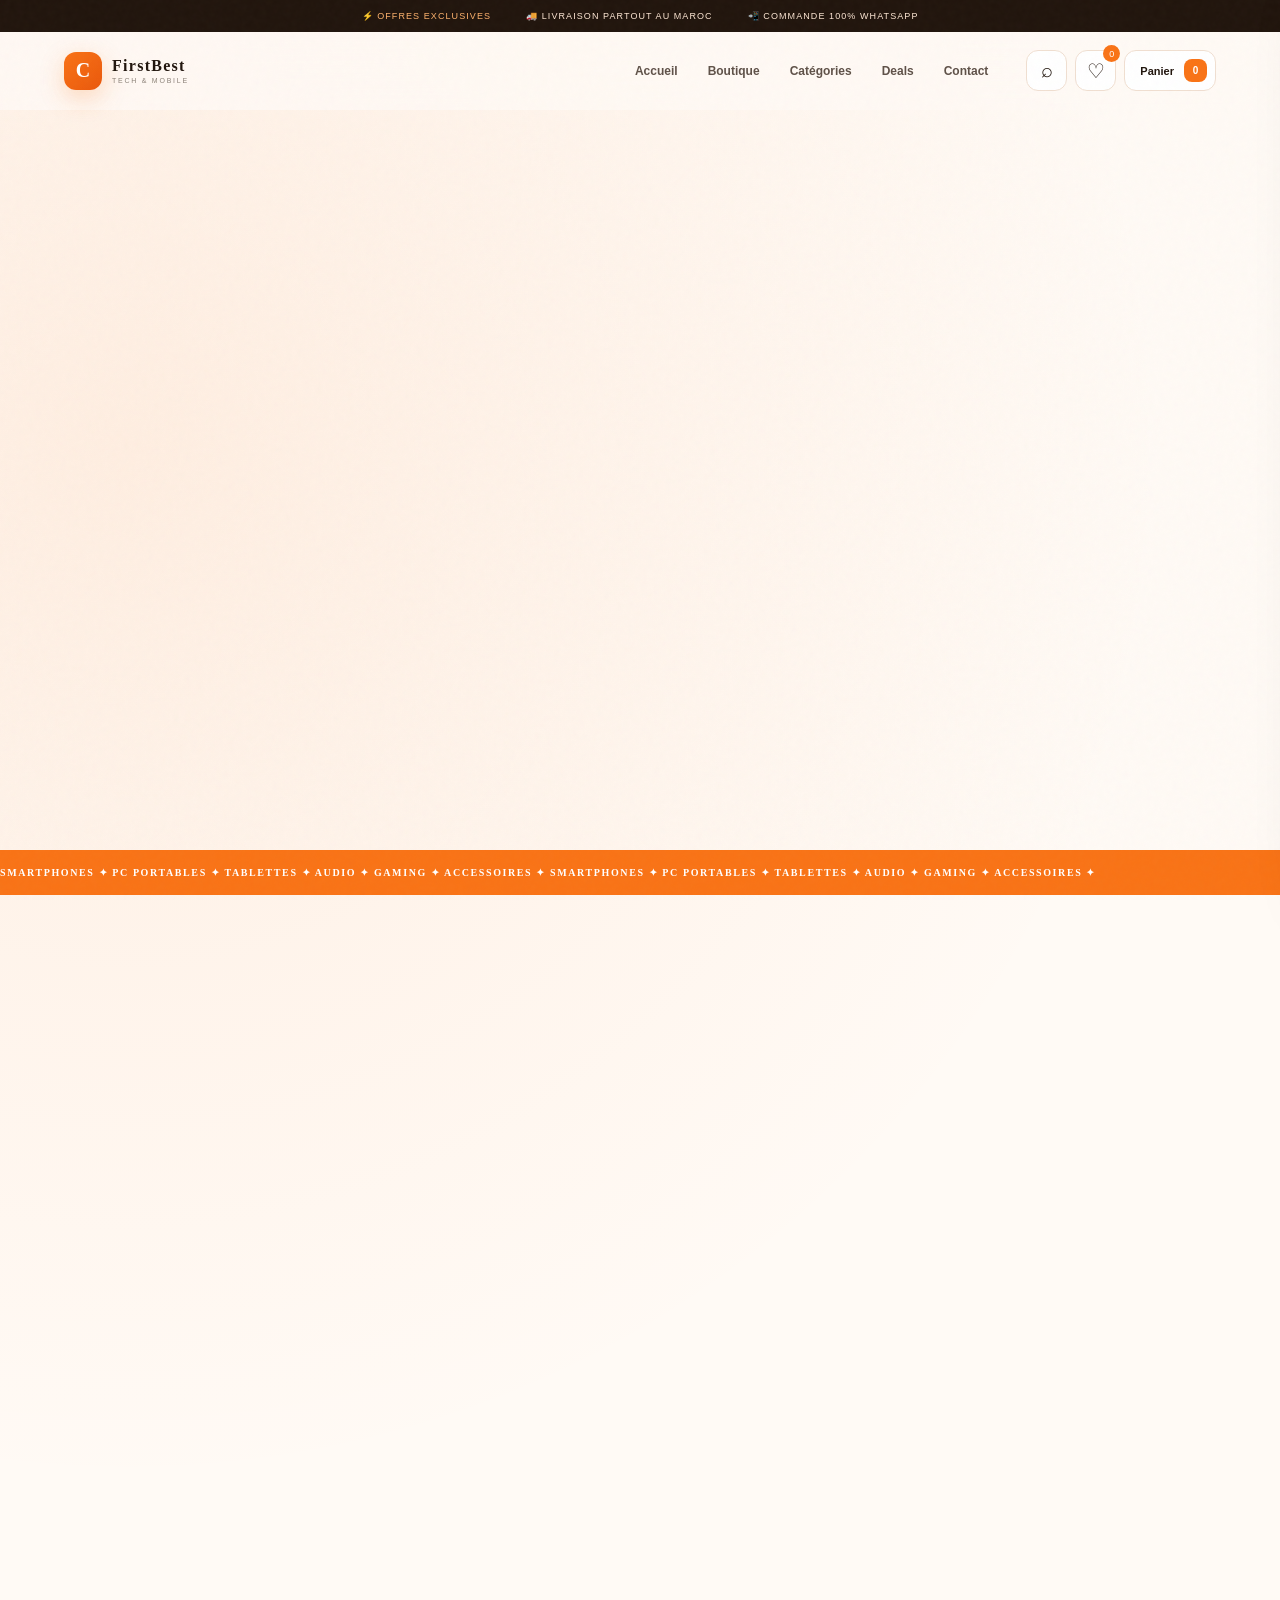
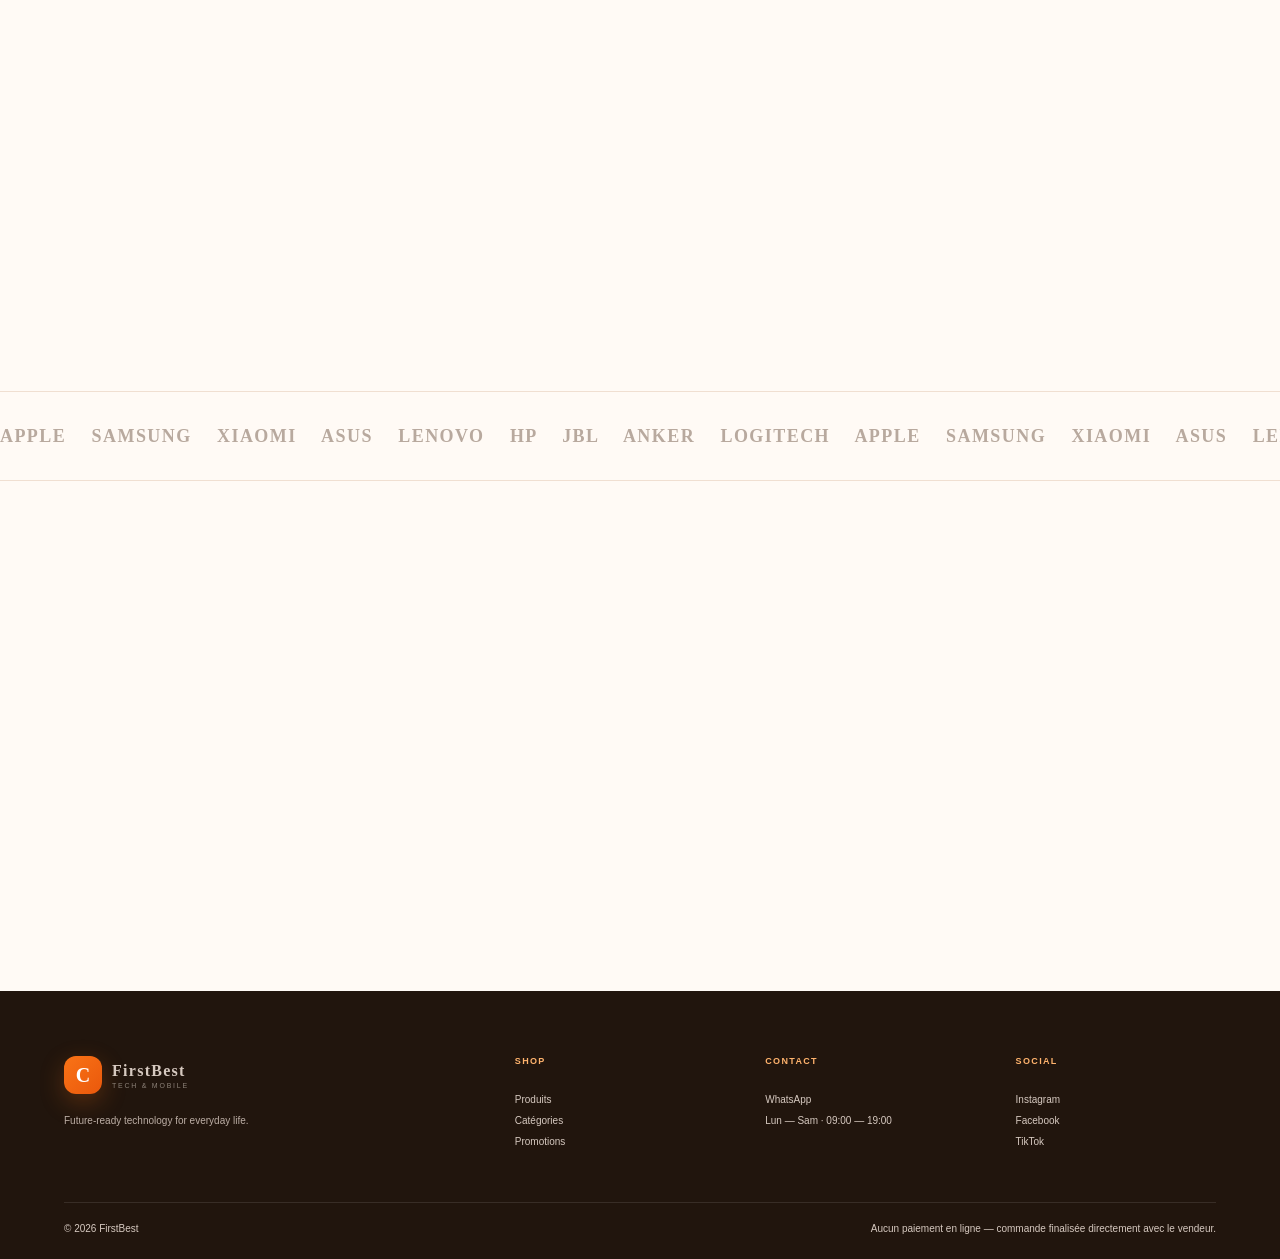
==== commit 3b9ba33e: "Update index.html" ====
--- a/index.html
+++ b/index.html
@@ -828,7 +828,6 @@
   </div>
 
 
- <script src="products.js"></script>
 <script src="script.js"></script>
 
 </body>
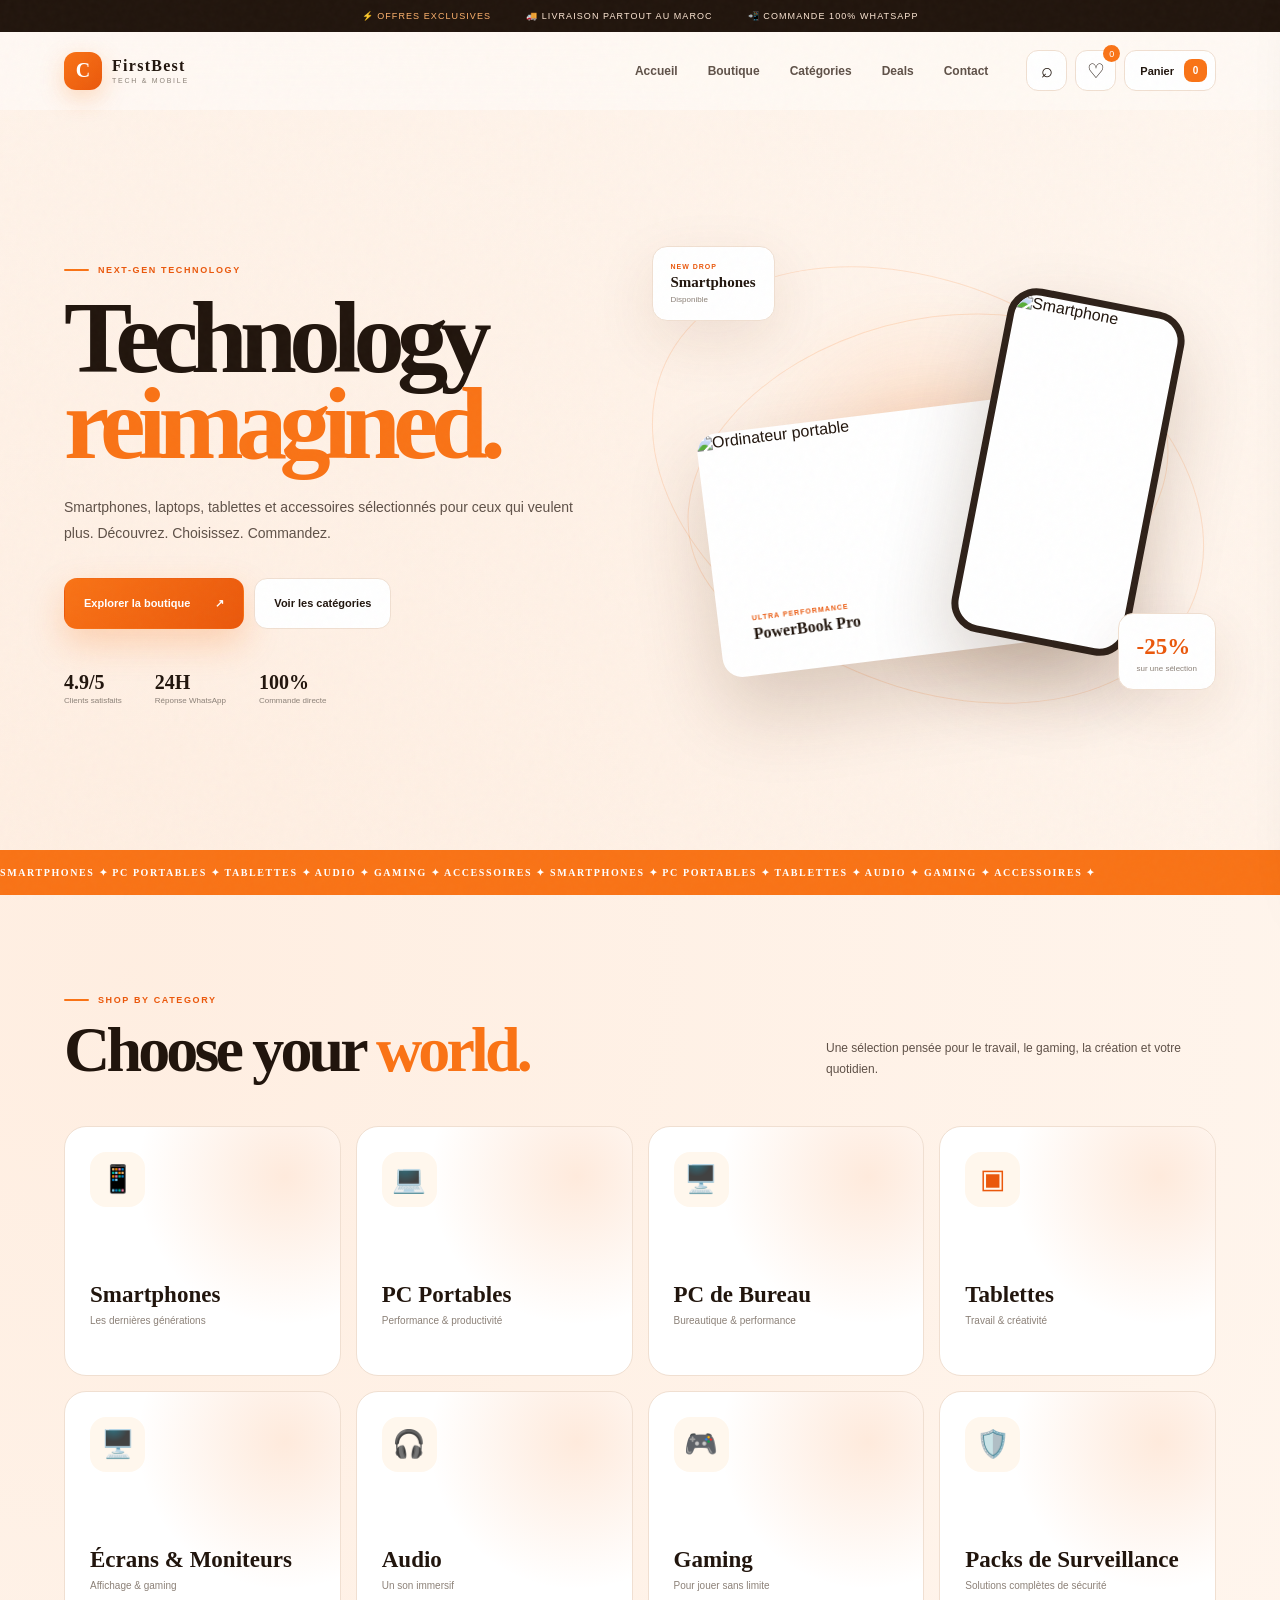
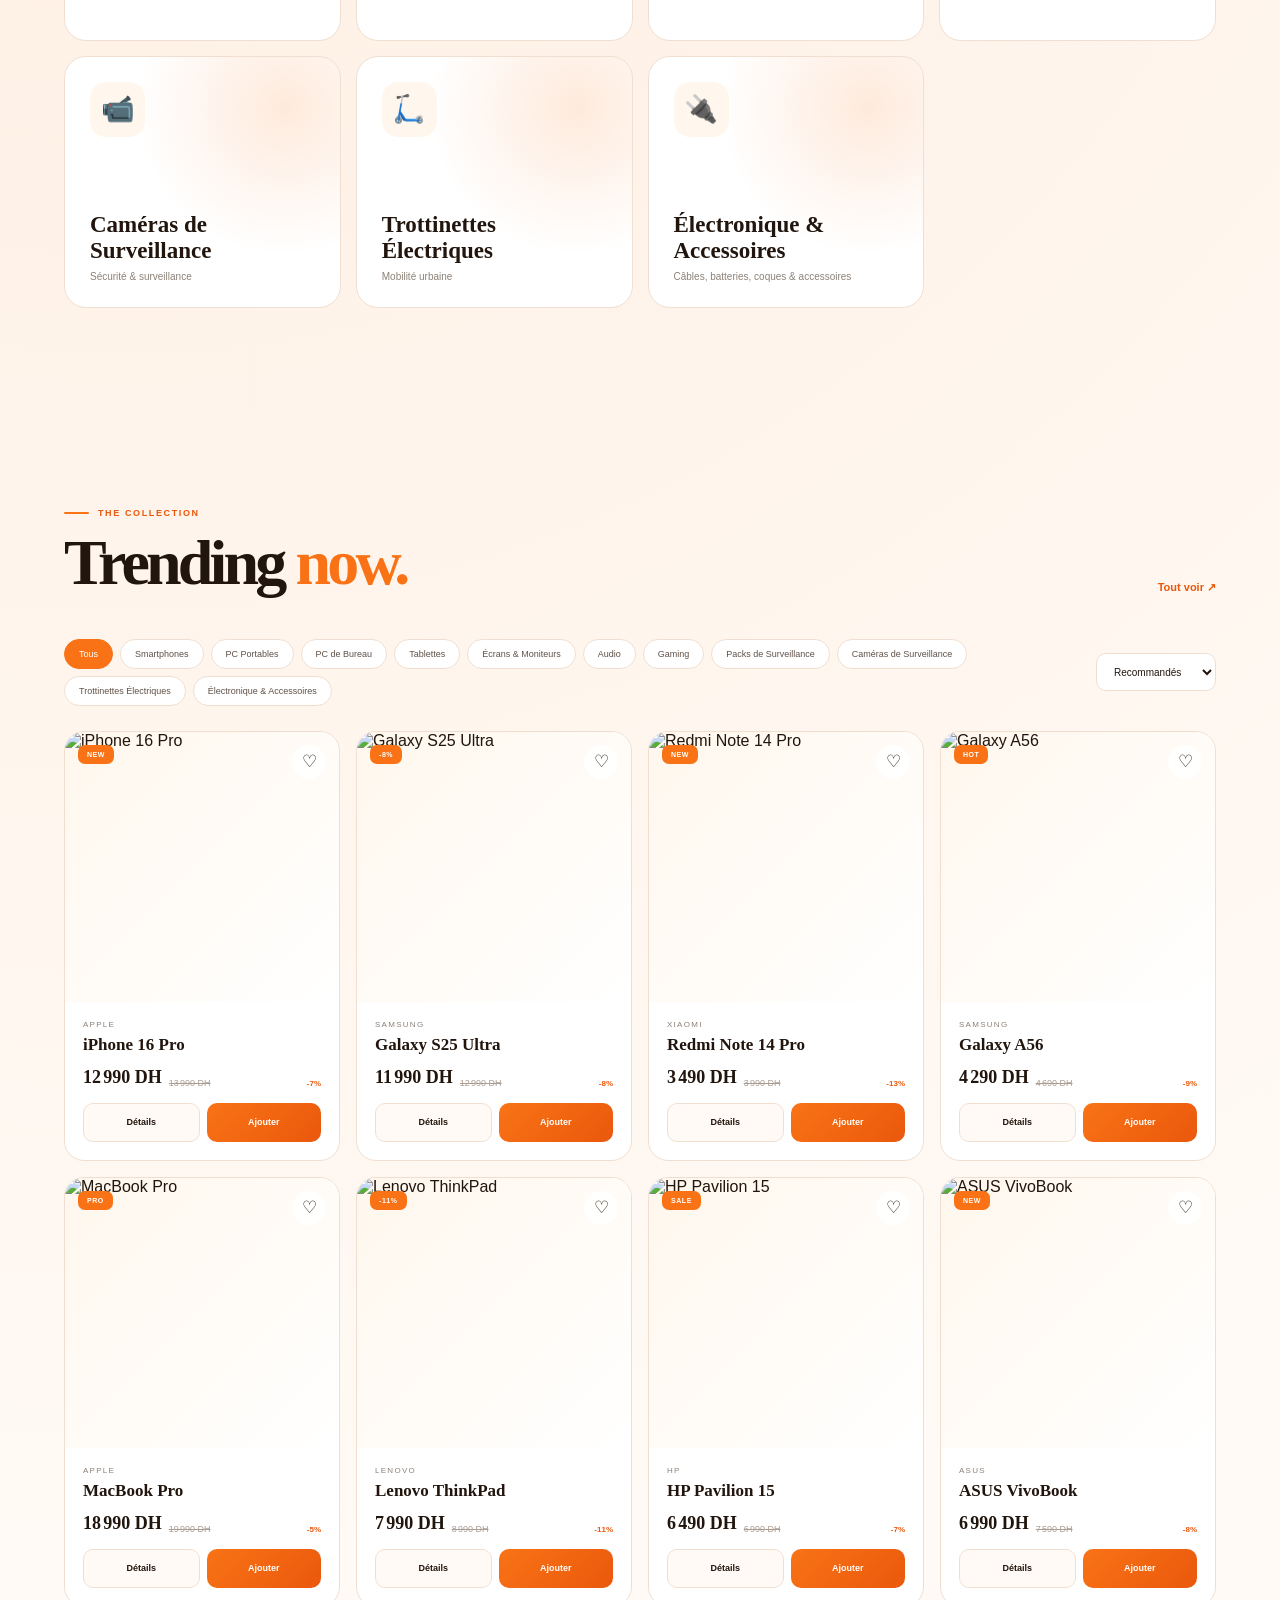
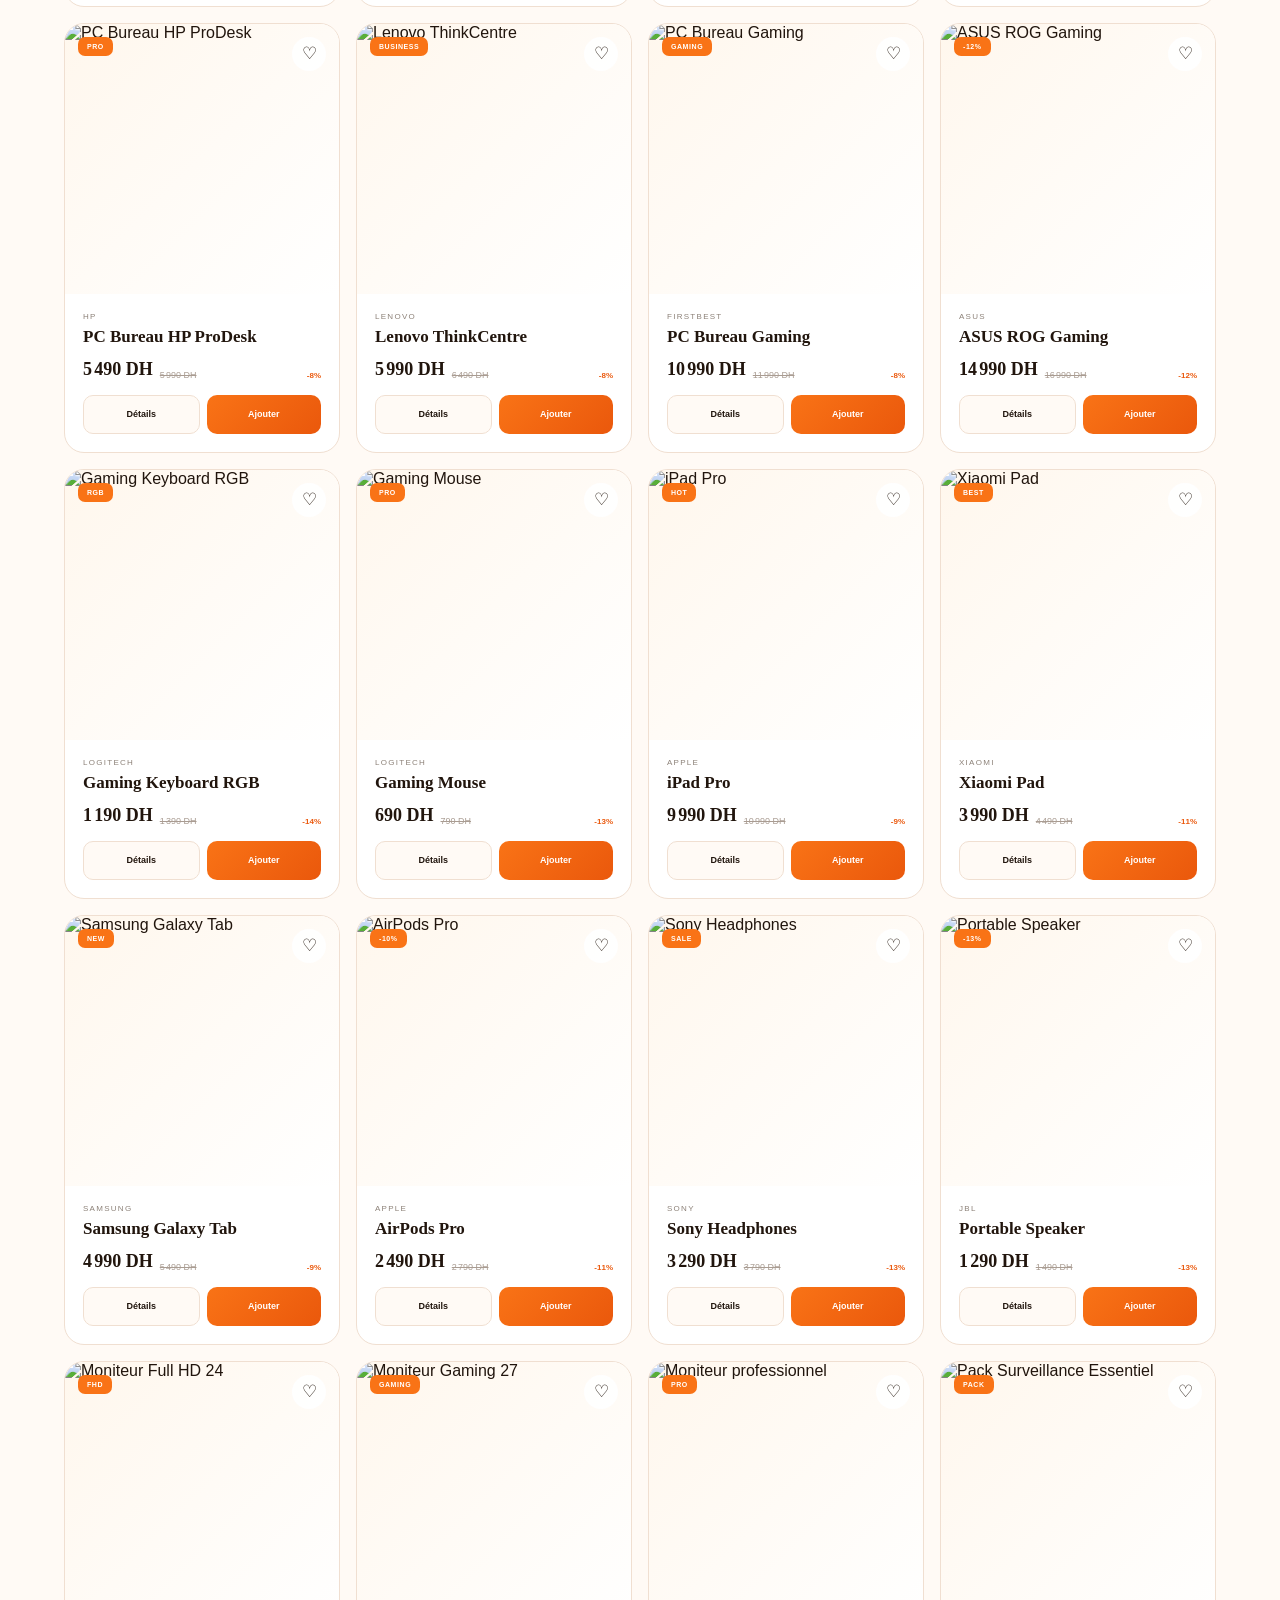
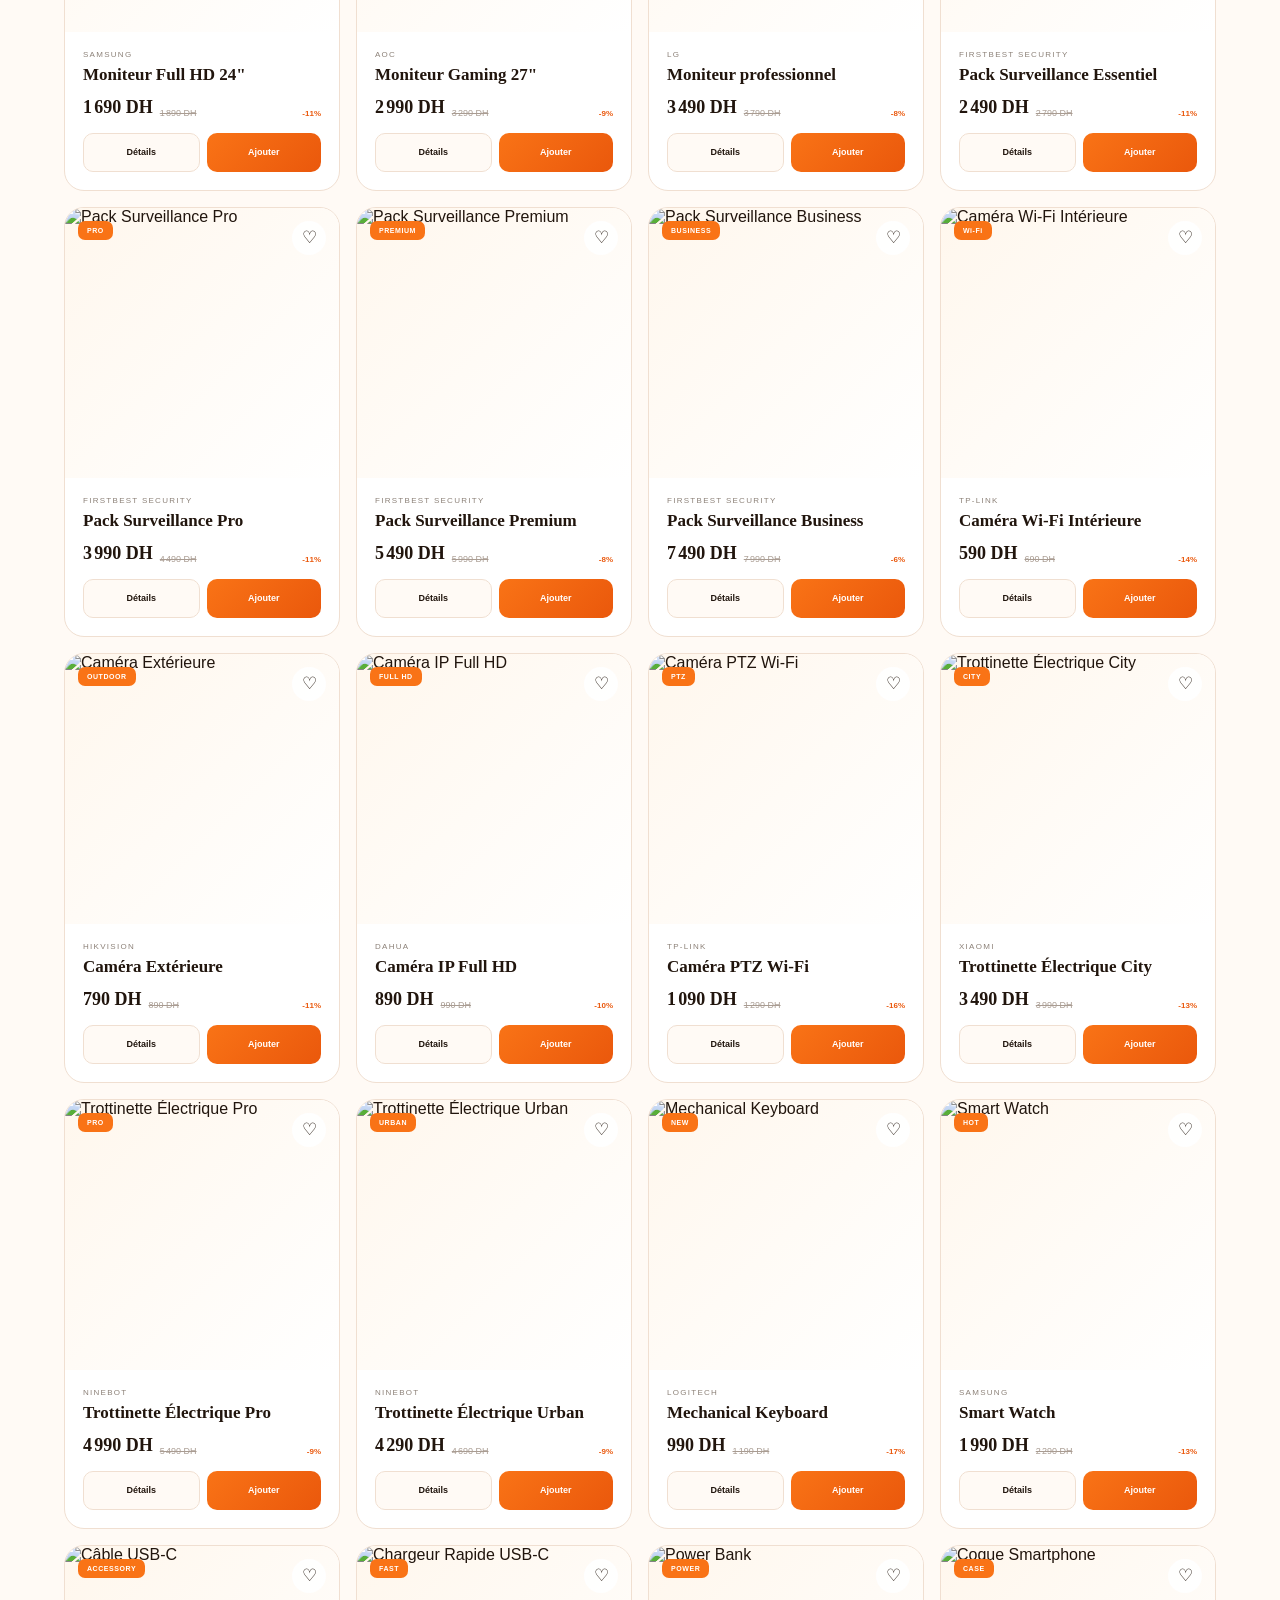
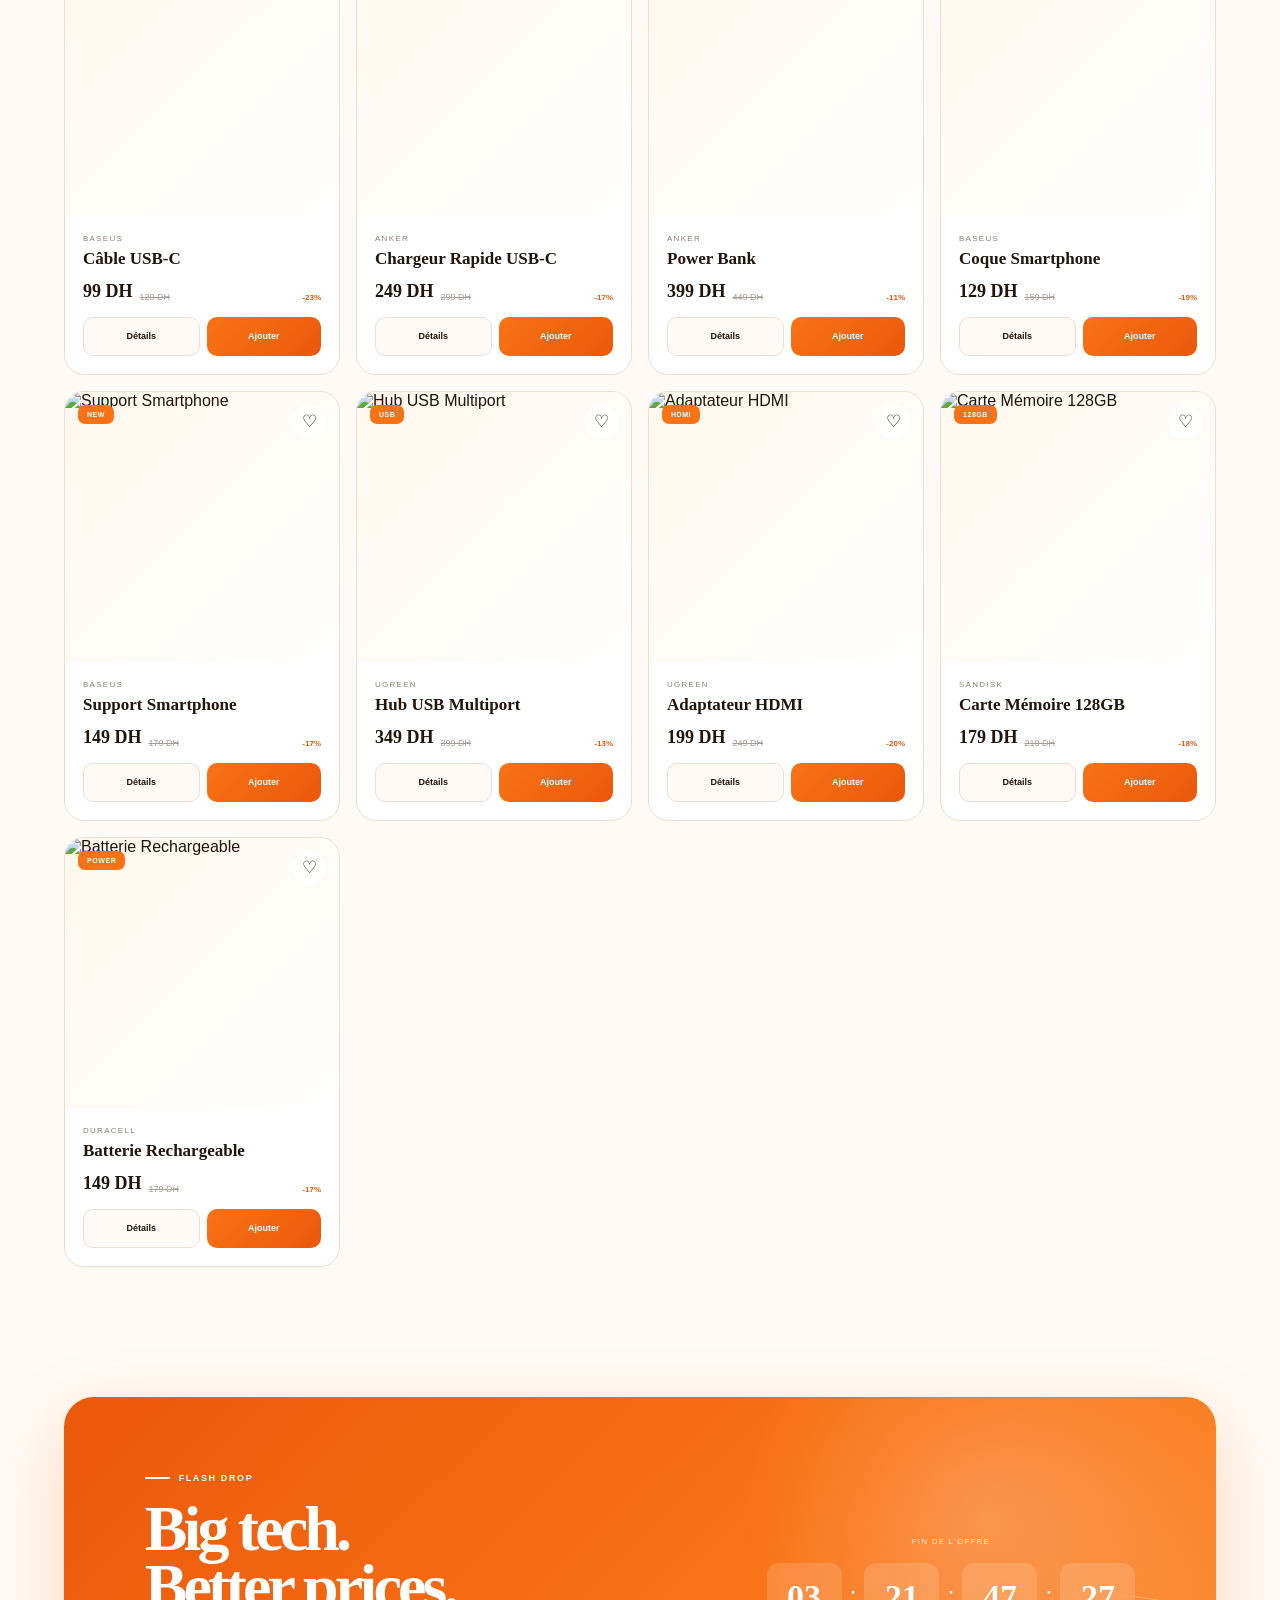
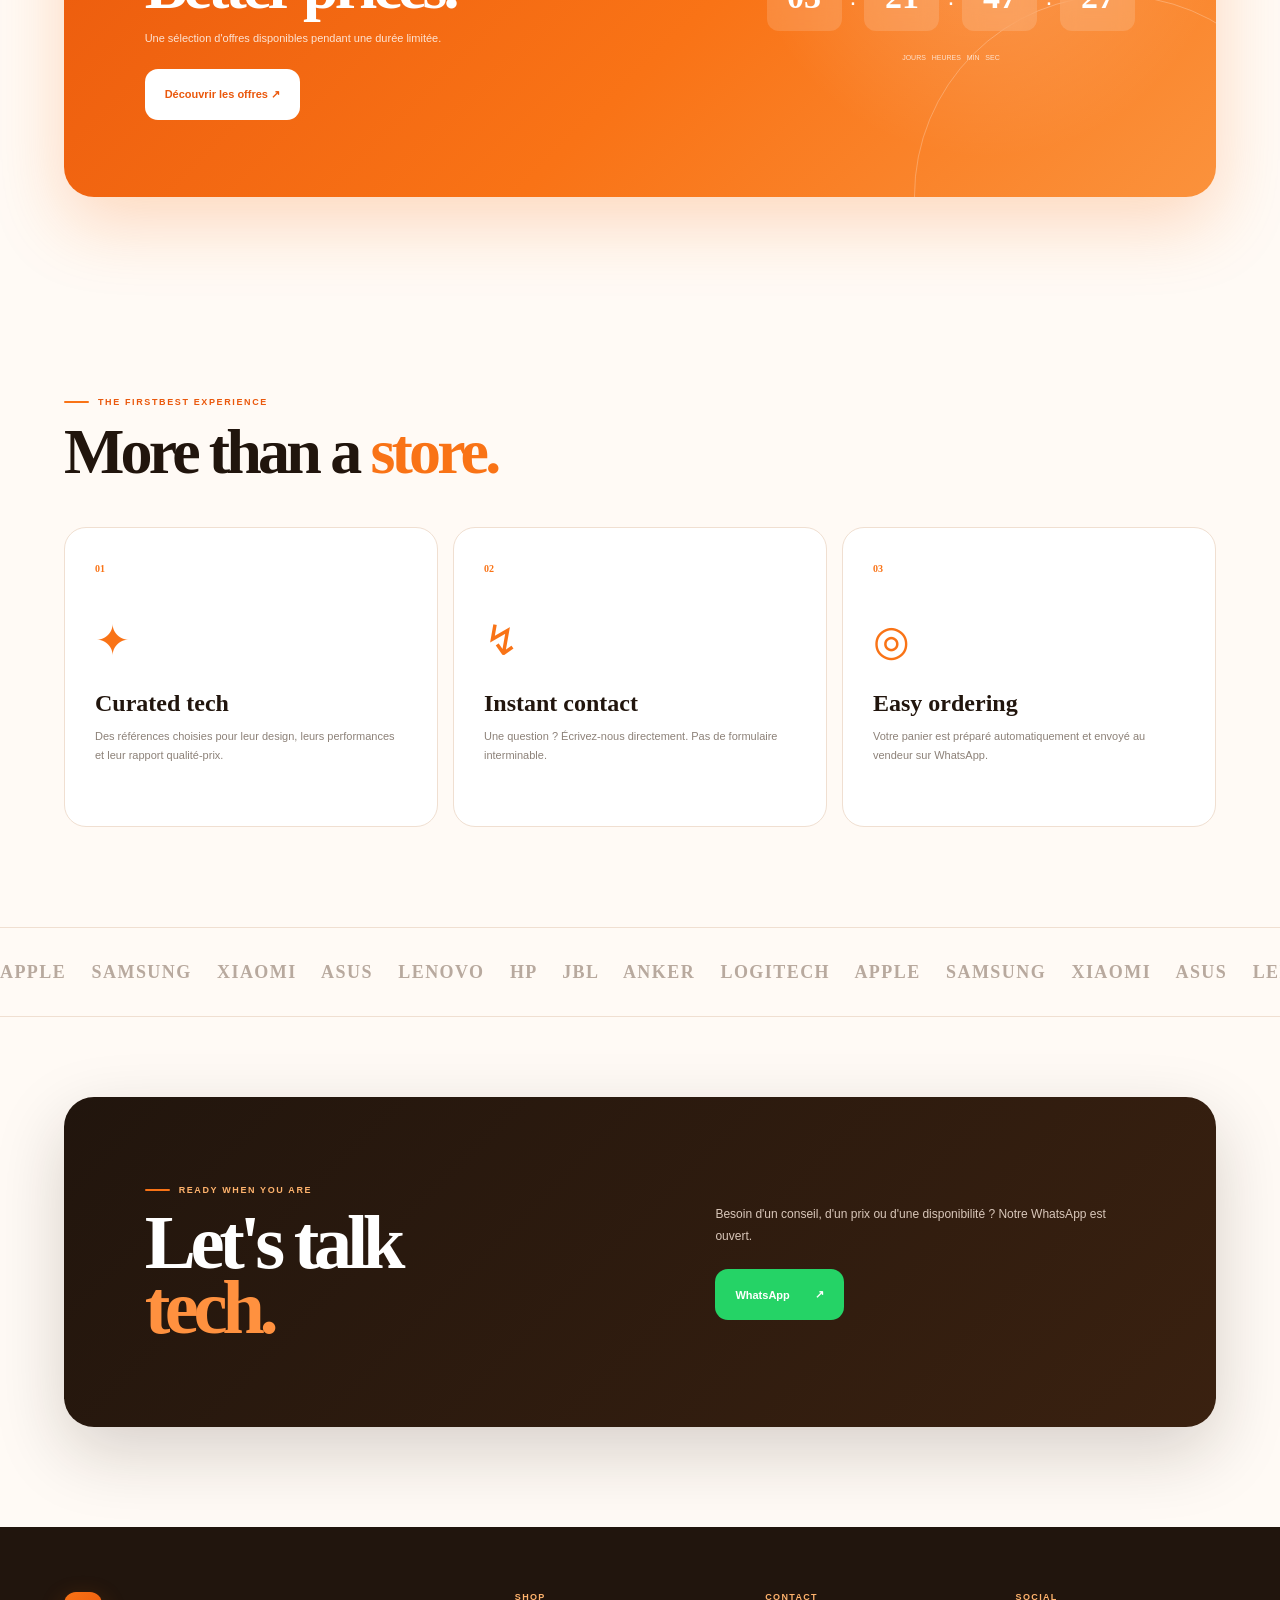
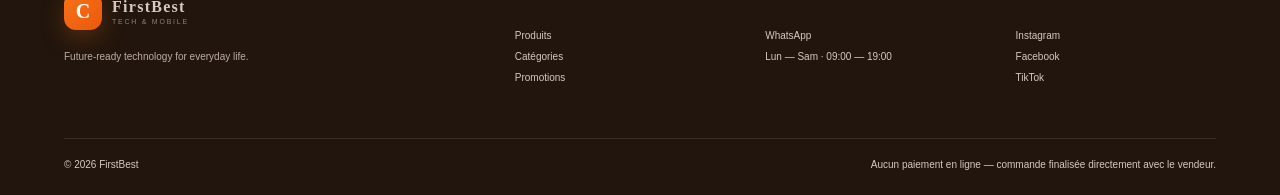
==== commit 9bd0184f: "Add files via upload" ====
--- a/index.html
+++ b/index.html
@@ -828,7 +828,7 @@
   </div>
 
 
-<script src="script.js"></script>
+  <script src="script.js"></script>
 
 </body>
 </html>
